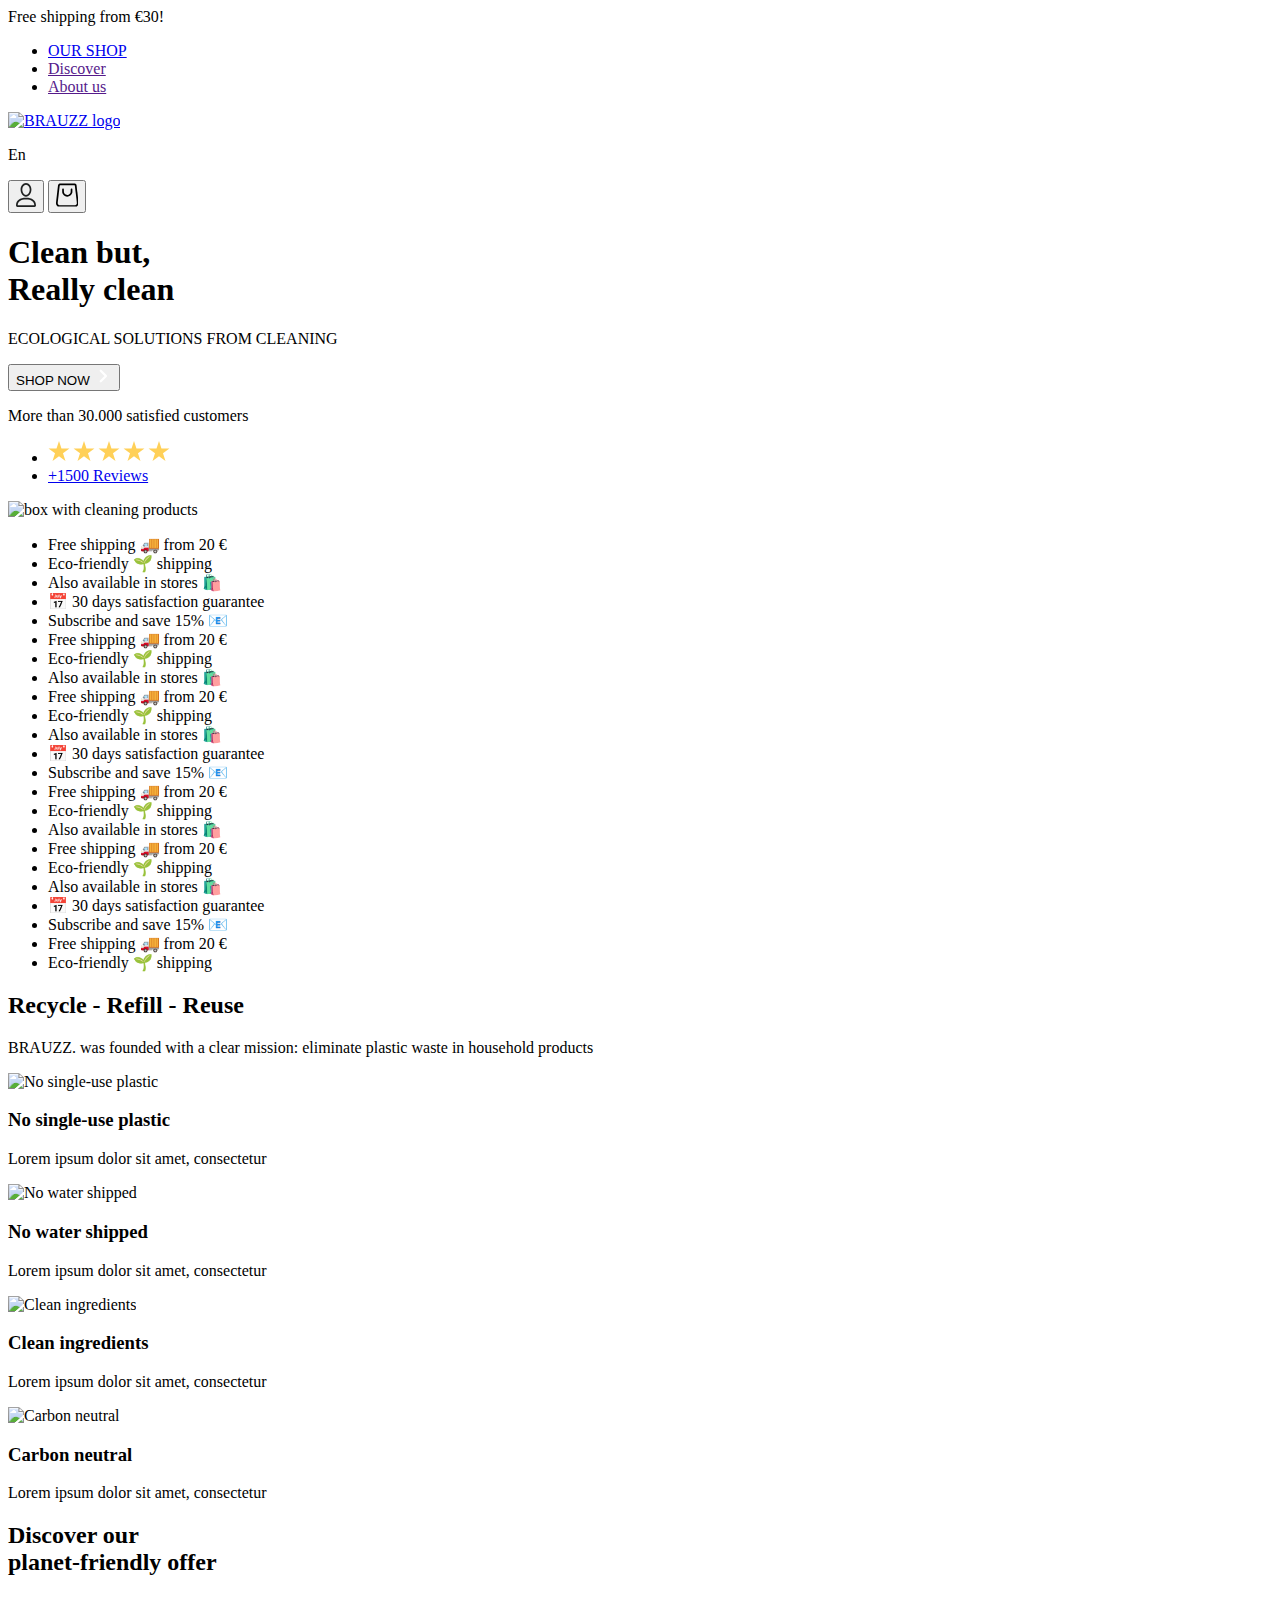
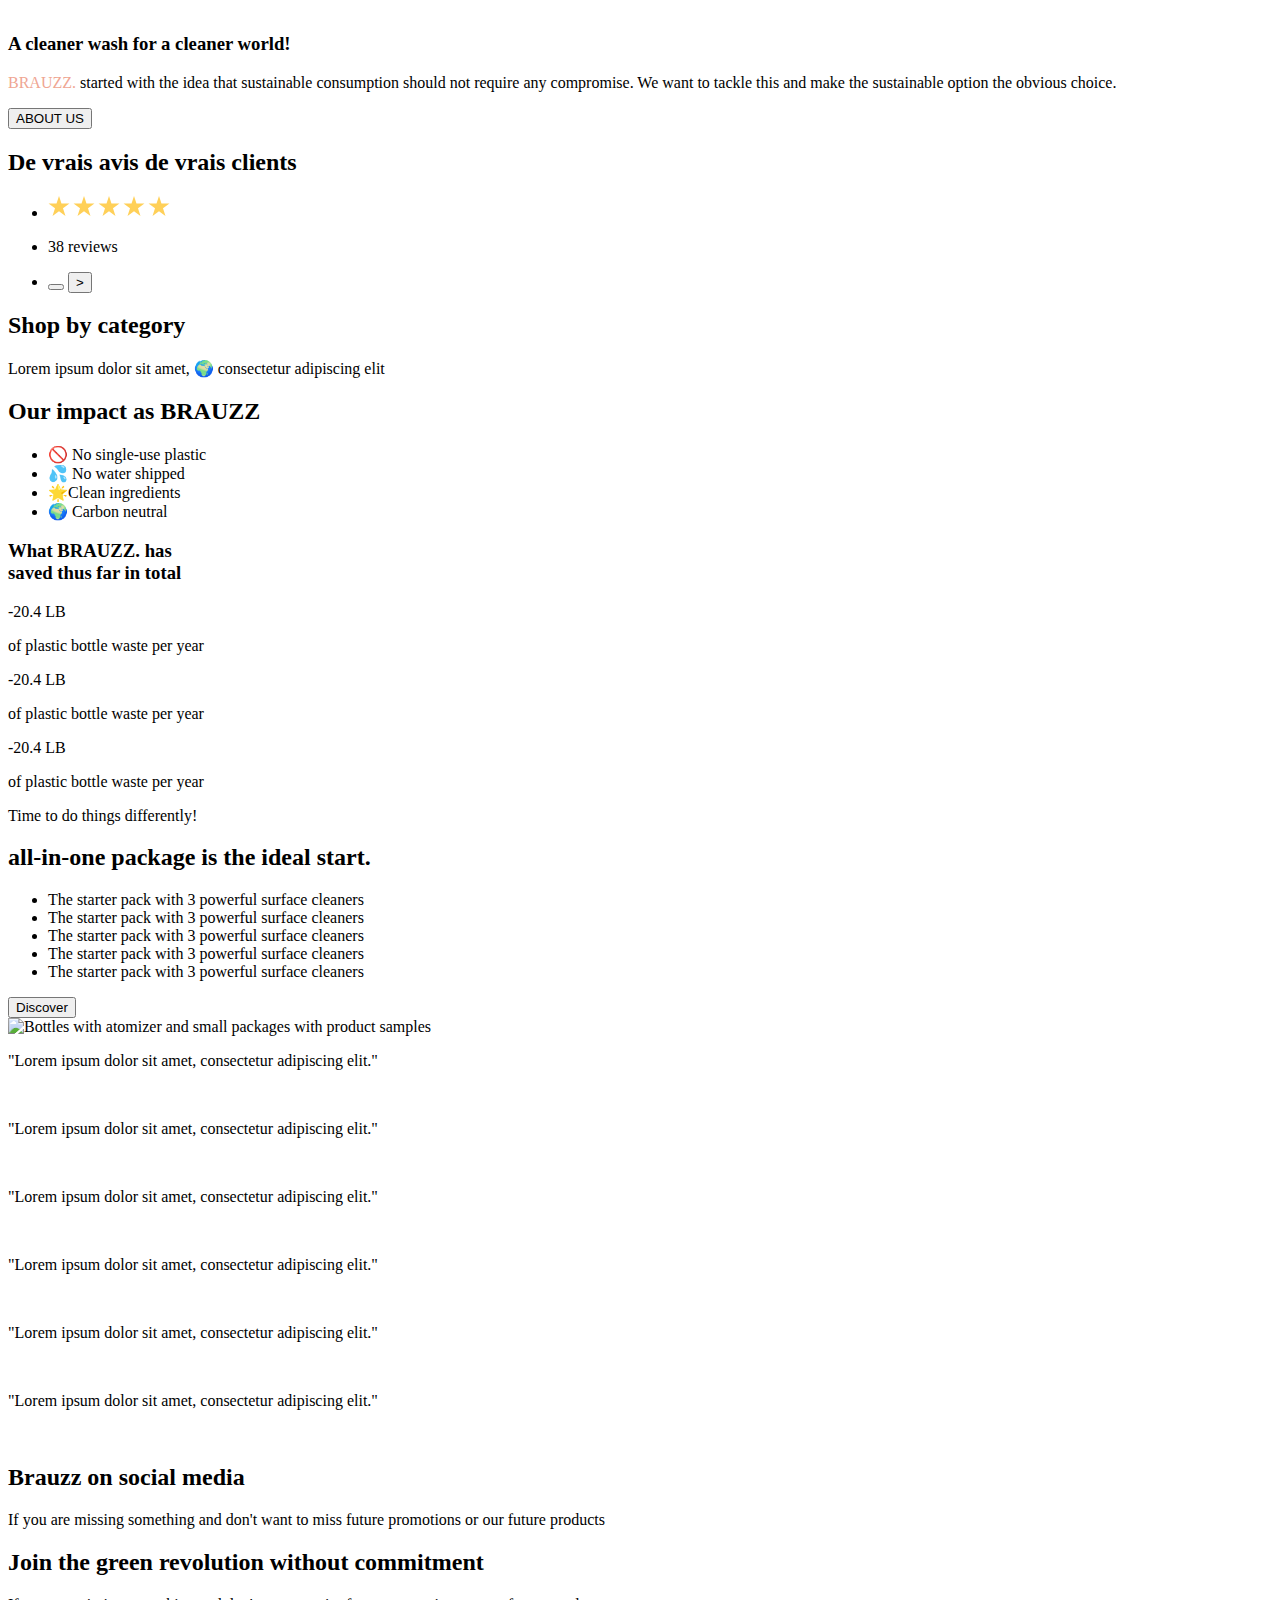
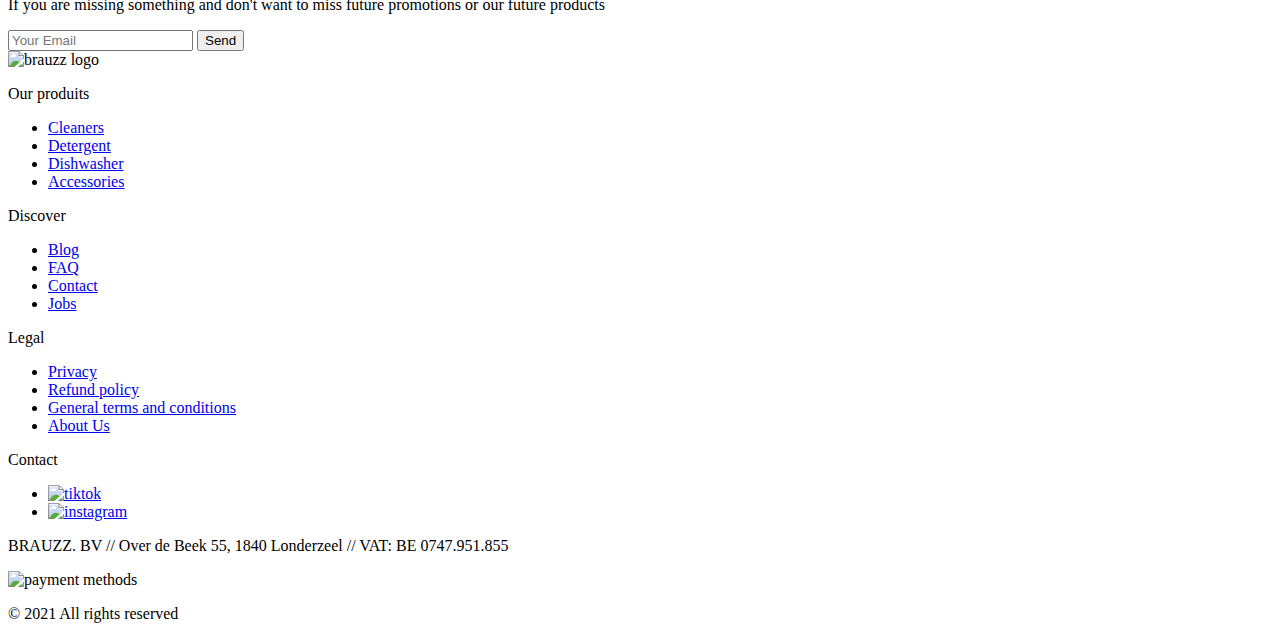
==== index.html @ 0bae781c "html layout" ====
<!DOCTYPE html>
<html lang="en">

<head>
    <meta charset="UTF-8">
    <meta name="viewport" content="width=device-width, initial-scale=1.0">
    <link rel="shortcut icon" href="/Assets/Img/favicon.png" type="image/x-icon">
    <style>
        @import url('https://fonts.googleapis.com/css2?family=Abhaya+Libre:wght@400;500;600;700;800&display=swap');
        </style>
    <link rel="stylesheet" type="text/css" href="/Style/style.css">

    <!-- Metadescripción para el seo -->
    <meta name="author" content="Kerack Diaz">
    <meta name="keywords" content="Ecological, Solutions, Cleaning, Environment, Friendly, Products">
    <meta name="description" content="Ecological Solutions for Cleaning">
    <meta name="robots" content="index, follow">
    <meta name="language" content="English">
    <!-- google card -->
    <meta property="og:title" content="BRAUZZ">
    <meta property="og:type" content="website">
    <meta property="og:url" content="localhost">
    <meta property="og:image" content="localhost/Assets/Img/favicon.png">
    <meta property="og:description" content="Ecological Solutions for Cleaning">
    <meta property="og:site_name" content="BRAUZZ">
    <meta property="og:locale" content="en_US">
    <!-- twitter card -->
    <meta name="twitter:card" content="summary">
    <meta name="twitter:site" content="@BRAUZZ">
    <meta name="twitter:creator" content="@KerackDiaz">
    <meta name="twitter:title" content="BRAUZZ">
    <meta name="twitter:description" content="Ecological Solutions for Cleaning">
    <meta name="twitter:image" content="localhost/Assets/Img/favicon.png">

    <title>Welcome to BRAUZZ</title>
</head>

<body>
    <header>
        <span class="topBar">Free shipping from €30!</span>
        <nav>
            <ul>
                <li>
                    <a href="/Pages/store.html">OUR SHOP</a>
                </li>
                <li>
                    <a href="">Discover</a>
                </li>
                <li>
                    <a href="">About us</a>
                </li>
            </ul>
            <a href="index.html">
                <img src="/Assets/Img/logo-white.svg" alt="BRAUZZ logo">
            </a>
            <span>
                <p href="">En</p>
                <button id="account" type="button">
                    <svg width="20" height="24" viewBox="0 0 20 24" fill="none" xmlns="http://www.w3.org/2000/svg">
                        <path
                            d="M18.5755 24H1.42449C0.640816 24 0 23.3582 0 22.5714C0 17.3888 3.86837 14.8571 10 14.8571C16.1316 14.8571 20 17.3898 20 22.5714C20 23.3561 19.3633 24 18.5755 24ZM10 16.5714C4.82653 16.5714 1.85816 18.4337 1.71939 22.2857H18.2806C18.1429 18.4347 15.1735 16.5714 10 16.5714ZM10 13.7143C6.83878 13.7143 4.57143 10.2133 4.57143 6.57143C4.57143 3.04796 6.80816 0 10 0C13.1918 0 15.4286 3.04796 15.4286 6.57143C15.4286 10.2133 13.1612 13.7143 10 13.7143ZM10 12C12.0194 12 13.7143 9.38265 13.7143 6.57143C13.7143 3.9 12.1112 1.71429 10 1.71429C7.88878 1.71429 6.28571 3.9 6.28571 6.57143C6.28571 9.38265 7.98163 12 10 12Z"
                            fill="#1F2121" />
                    </svg>
                </button>
                <button id="shoppingCard" type="button">
                    <svg id="uuid-43d7d9dd-3fdf-4278-878c-f2655d51da4c" data-name="Capa 1"
                        xmlns="http://www.w3.org/2000/svg" width="22.2" height="24" viewBox="0 0 30.66 32">
                        <path
                            d="m5,.15c-1.11.36-1.97,1.3-2.19,2.4-.13.67-2.81,24.4-2.81,24.89,0,1.68.93,3.38,2.35,4.3l.41.26h25.7l.41-.27c.54-.36,1.12-.93,1.49-1.49l.3-.45v-7.93l-1.08-9.49c-.59-5.21-1.11-9.64-1.15-9.84-.12-.58-.42-1.14-.85-1.57-.47-.47-.87-.71-1.43-.87-.4-.11-.92-.11-10.56-.11H5.45s-.45.15-.45.15Zm20.62,2.32c.48.24.34-.72,1.87,12.65,1.31,11.36,1.4,12.23,1.33,12.64-.15.97-.75,1.75-1.64,2.19l-.5.24-10.89.02c-9.84.01-10.93,0-11.25-.09-1.15-.33-1.94-1.2-2.11-2.35-.06-.41.04-1.38,1.33-12.65C5.28,1.77,5.14,2.71,5.62,2.47c.2-.11.81-.11,10-.11s9.8,0,10,.11Z" />
                        <path
                            d="m9.19,7.15c-.17.08-.35.25-.45.4l-.17.25-.02,1.95c-.02,2.19.04,2.79.38,3.76.24.68.36.92.78,1.57,1.28,1.97,3.5,3.17,5.9,3.17,3.23,0,6.02-2.15,6.87-5.3.16-.6.17-.69.19-2.8.02-2.07.02-2.19-.1-2.47-.19-.42-.55-.64-1.06-.64-.32,0-.44.03-.66.18-.5.33-.5.38-.54,2.69-.03,1.87-.04,2.08-.17,2.52-.41,1.39-1.46,2.58-2.73,3.09-1.27.52-2.61.46-3.9-.17-.58-.28-.74-.4-1.21-.87-.61-.62-.98-1.24-1.22-2.05-.13-.44-.14-.65-.17-2.52-.03-1.8-.04-2.07-.15-2.26-.29-.58-.98-.8-1.58-.5Z" />
                    </svg>
                </button>
        </nav>
    </header>
    <main>
        <section id="heroHome">
            <div>
                <h1>Clean but, <br>Really clean</h1>
                <p>ECOLOGICAL SOLUTIONS FROM CLEANING</p>
                <button type="button">SHOP NOW
                    <svg width="18" height="18" viewBox="0 0 16 16" fill="none" xmlns="http://www.w3.org/2000/svg">
                        <path d="M6 3.33341L10.6667 8.00008L6 12.6667" stroke="white" stroke-width="2"
                            stroke-linecap="round" stroke-linejoin="round" />
                    </svg>
                </button>
                <div>
                    <P>More than 30.000 satisfied customers</P>
                    <ul>
                        <li>
                            <svg width="122" height="22" viewBox="0 0 122 22" fill="none"
                                xmlns="http://www.w3.org/2000/svg">
                                <path
                                    d="M11 0L13.4697 7.60081H21.4616L14.996 12.2984L17.4656 19.8992L11 15.2016L4.53436 19.8992L7.00402 12.2984L0.538379 7.60081H8.53035L11 0Z"
                                    fill="#FFD058" />
                                <path
                                    d="M36 0L38.4697 7.60081H46.4616L39.996 12.2984L42.4656 19.8992L36 15.2016L29.5344 19.8992L32.004 12.2984L25.5384 7.60081H33.5303L36 0Z"
                                    fill="#FFD058" />
                                <path
                                    d="M61 0L63.4697 7.60081H71.4616L64.996 12.2984L67.4656 19.8992L61 15.2016L54.5344 19.8992L57.004 12.2984L50.5384 7.60081H58.5303L61 0Z"
                                    fill="#FFD058" />
                                <path
                                    d="M86 0L88.4697 7.60081H96.4616L89.996 12.2984L92.4656 19.8992L86 15.2016L79.5344 19.8992L82.004 12.2984L75.5384 7.60081H83.5303L86 0Z"
                                    fill="#FFD058" />
                                <path
                                    d="M111 0L113.47 7.60081H121.462L114.996 12.2984L117.466 19.8992L111 15.2016L104.534 19.8992L107.004 12.2984L100.538 7.60081H108.53L111 0Z"
                                    fill="#FFD058" />
                            </svg>
                        </li>
                        <li>
                            <a href="/Pages/reviews.html">+1500 Reviews</a>
                        </li>
                    </ul>
                </div>
            </div>
            <div>
                <img src="/Assets/Img/Multimedia/banner_Home.png" alt="box with cleaning products">
            </div>
        </section>
        <section id="heroCarrousel">
            <ul>
                <li>Free shipping 🚚 from 20 €</li>
                <li>Eco-friendly 🌱 shipping</li>
                <li>Also available in stores 🛍️​</li>
                <li>📅​ 30 days satisfaction guarantee</li>
                <li>Subscribe and save 15% 📧​</li>
                <li>Free shipping 🚚 from 20 €</li>
                <li>Eco-friendly 🌱 shipping</li>
                <li>Also available in stores 🛍️​</li>
                <li>Free shipping 🚚 from 20 €</li>
                <li>Eco-friendly 🌱 shipping</li>
                <li>Also available in stores 🛍️​</li>
                <li>📅​ 30 days satisfaction guarantee</li>
                <li>Subscribe and save 15% 📧​</li>
                <li>Free shipping 🚚 from 20 €</li>
                <li>Eco-friendly 🌱 shipping</li>
                <li>Also available in stores 🛍️​</li>
                <li>Free shipping 🚚 from 20 €</li>
                <li>Eco-friendly 🌱 shipping</li>
                <li>Also available in stores 🛍️​</li>
                <li>📅​ 30 days satisfaction guarantee</li>
                <li>Subscribe and save 15% 📧​</li>
                <li>Free shipping 🚚 from 20 €</li>
                <li>Eco-friendly 🌱 shipping</li>
            </ul>
        </section>
        <section id="homeRecycle">
            <h2>Recycle - Refill - Reuse</h2>
            <p>BRAUZZ. was founded with a clear mission: eliminate plastic waste in household products</p>

            <div>
                <article>
                    <img src="/Assets/Img/Icons/recycle.svg" alt="No single-use plastic">
                    <h3>No single-use plastic</h3>
                    <p>Lorem ipsum dolor sit amet, consectetur</p>
                </article>
                <article>
                    <img src="/Assets/Img/Icons/Savings.svg" alt="No water shipped">
                    <h3>No water shipped</h3>
                    <p>Lorem ipsum dolor sit amet, consectetur</p>
                </article>
                <article>
                    <img src="/Assets/Img/Icons/cleaning.svg" alt="Clean ingredients">
                    <h3>Clean ingredients</h3>
                    <p>Lorem ipsum dolor sit amet, consectetur</p>
                </article>
                <article>
                    <img src="/Assets/Img/Icons/carbon.svg" alt="Carbon neutral">
                    <h3>Carbon neutral</h3>
                    <p>Lorem ipsum dolor sit amet, consectetur</p>
                </article>
            </div>
        </section>
        <section id="productsContainer">
            <h2>Discover our </br>planet-friendly offer</h2>

        </section>
        <section id="homeAboutUs">
            <img src="/Assets/Img/Multimedia/homeAboutUs.jpg" alt="">
            <h3>A cleaner wash for a cleaner world!</h3>
            <p><span style="color:#EFA693;">BRAUZZ.</span> started with the idea that sustainable consumption should not
                require any compromise. We want to tackle this and make the sustainable option the obvious choice.</p>
            <button type="button" onclick="window.location.href='/Pages/aboutUs.html'">ABOUT US</button>
        </section>
        <section id="homeReviews">
            <h2>De vrais avis de vrais clients</h2>
            <ul>
                <li>
                    <svg width="122" height="22" viewBox="0 0 122 22" fill="none" xmlns="http://www.w3.org/2000/svg">
                        <path
                            d="M11 0L13.4697 7.60081H21.4616L14.996 12.2984L17.4656 19.8992L11 15.2016L4.53436 19.8992L7.00402 12.2984L0.538379 7.60081H8.53035L11 0Z"
                            fill="#FFD058" />
                        <path
                            d="M36 0L38.4697 7.60081H46.4616L39.996 12.2984L42.4656 19.8992L36 15.2016L29.5344 19.8992L32.004 12.2984L25.5384 7.60081H33.5303L36 0Z"
                            fill="#FFD058" />
                        <path
                            d="M61 0L63.4697 7.60081H71.4616L64.996 12.2984L67.4656 19.8992L61 15.2016L54.5344 19.8992L57.004 12.2984L50.5384 7.60081H58.5303L61 0Z"
                            fill="#FFD058" />
                        <path
                            d="M86 0L88.4697 7.60081H96.4616L89.996 12.2984L92.4656 19.8992L86 15.2016L79.5344 19.8992L82.004 12.2984L75.5384 7.60081H83.5303L86 0Z"
                            fill="#FFD058" />
                        <path
                            d="M111 0L113.47 7.60081H121.462L114.996 12.2984L117.466 19.8992L111 15.2016L104.534 19.8992L107.004 12.2984L100.538 7.60081H108.53L111 0Z"
                            fill="#FFD058" />
                    </svg>
                </li>
                <li>
                    <p>38 reviews</p>
                </li>
                <li>
                    <button id="prevReview" type="button">
                        </button>
                            <button id="nextReview" type="button">></button>
                </li>
            </ul>
        </section>
        <section id="homeCategories">
            <h2>Shop by category</h2>
            <p>Lorem ipsum dolor sit amet, 🌍​ consectetur adipiscing elit</p>

        </section>
        <section>
            <h2>Our impact as BRAUZZ</h2>
            <ul>
                <li>🚫​ No single-use plastic</li>
                <li>💦​ No water shipped</li>
                <li>🌟​️​Clean ingredients</li>
                <li>🌍 Carbon neutral</li>
            </ul>
            <h3>What BRAUZZ. has </br>saved thus far in total</h3>
            <div>
                <div>
                    <p>-20.4 LB</p>
                    <p>of plastic bottle waste per year</p>
                </div>
                <div>
                    <p>-20.4 LB</p>
                    <p>of plastic bottle waste per year</p>
                </div>
                <div>
                    <p>-20.4 LB</p>
                    <p>of plastic bottle waste per year</p>
                </div>
            </div>
        </section>
        <section id="productProperties">
            <p>Time to do things differently!</p>
            <h2>all-in-one package is the ideal start.</h2>
            <div>
                <div>
                    <ul>
                        <li>The starter pack with 3 powerful surface cleaners</li>
                        <li>The starter pack with 3 powerful surface cleaners</li>
                        <li>The starter pack with 3 powerful surface cleaners</li>
                        <li>The starter pack with 3 powerful surface cleaners</li>
                        <li>The starter pack with 3 powerful surface cleaners</li>
                    </ul>
                    <button type="button">Discover</button>
                </div>
                <img src="/Assets/Img/Multimedia/productProperties.jpg"
                    alt="Bottles with atomizer and small packages with product samples">
            </div>
        </section>
        <div>
            <article>
                <p>"Lorem ipsum dolor sit amet, consectetur adipiscing elit."</p>
                <img src="" alt="">
            </article>
            <article>
                <p>"Lorem ipsum dolor sit amet, consectetur adipiscing elit."</p>
                <img src="" alt="">
            </article>
            <article>
                <p>"Lorem ipsum dolor sit amet, consectetur adipiscing elit."</p>
                <img src="" alt="">
            </article>
            <article>
                <p>"Lorem ipsum dolor sit amet, consectetur adipiscing elit."</p>
                <img src="" alt="">
            </article>
            <article>
                <p>"Lorem ipsum dolor sit amet, consectetur adipiscing elit."</p>
                <img src="" alt="">
            </article>
            <article>
                <p>"Lorem ipsum dolor sit amet, consectetur adipiscing elit."</p>
                <img src="" alt="">
            </article>
        </div>
        <section id="homeSocialMedia">
            <h2>Brauzz on social media</h2>
            <p>If you are missing something and don't want to miss future promotions or our future products</p>
        </section>
        <section id="newsletter">
            <h2>Join the green revolution without commitment</h2>
            <p>If you are missing something and don't want to miss future promotions or our future products</p>
            <input type="email" name="email" id="email" placeholder="Your Email">
            <button type="submit">Send</button>
        </section>
    </main>
    <footer>
        <div>
            <img src="/Assets/Img/Logo-black.svg" alt="brauzz logo">
        </div>
        <nav>
            <p>Our produits</p>
            <ul>
                <li><a href="/Pages/category/cleaners">Cleaners</a></li>
                <li><a href="/Pages/category/detergent">Detergent</a></li>
                <li><a href="/Pages/category/dishwasher">Dishwasher</a></li>
                <li><a href="/Pages/category/accessories">Accessories</a></li>
            </ul>
        </nav>
        <nav>
            <p>Discover</p>
            <ul>
                <li><a href="/Pages/blog.html">Blog</a></li>
                <li><a href="/Pages/faq.html">FAQ</a></li>
                <li><a href="/Pages/contact.html">Contact</a></li>
                <li><a href="/Pages/Jobs">Jobs</a></li>
            </ul>
        </nav>
        <nav>
            <p>Legal</p>
            <ul>
                <li><a href="/Pages/privacyPolicy.html">Privacy</a></li>
                <li><a href="/Pages/refundPolicy.html">Refund policy</a></li>
                <li><a href="/Pages/termsAndConditions.html">General terms and conditions</a></li>
                <li><a href="/Pages/aboutUs.html">About Us</a></li>
            </ul>
        </nav>
        <nav>
            <p>Contact</p>
            <ul>
                <li><a href="tiktok.com"><img src="/Assets/Img/Icons/tiktok.svg" alt="tiktok"></a></li>
                <li><a href="instagram.com"><img src="/Assets/Img/Icons/instagram.svg" alt="instagram"></a></li>
            </ul>
            <p>BRAUZZ. BV // Over de Beek 55, 1840 Londerzeel // VAT: BE 0747.951.855</p>
            <img src="/Assets/Img/Multimedia/payment_methods.png" alt="payment methods">
        </nav>
        <p>© 2021 All rights reserved</p>
    </footer>
    <script src="/Assets/Scripts/rendering.js" type="module"></script>
</body>

</html>
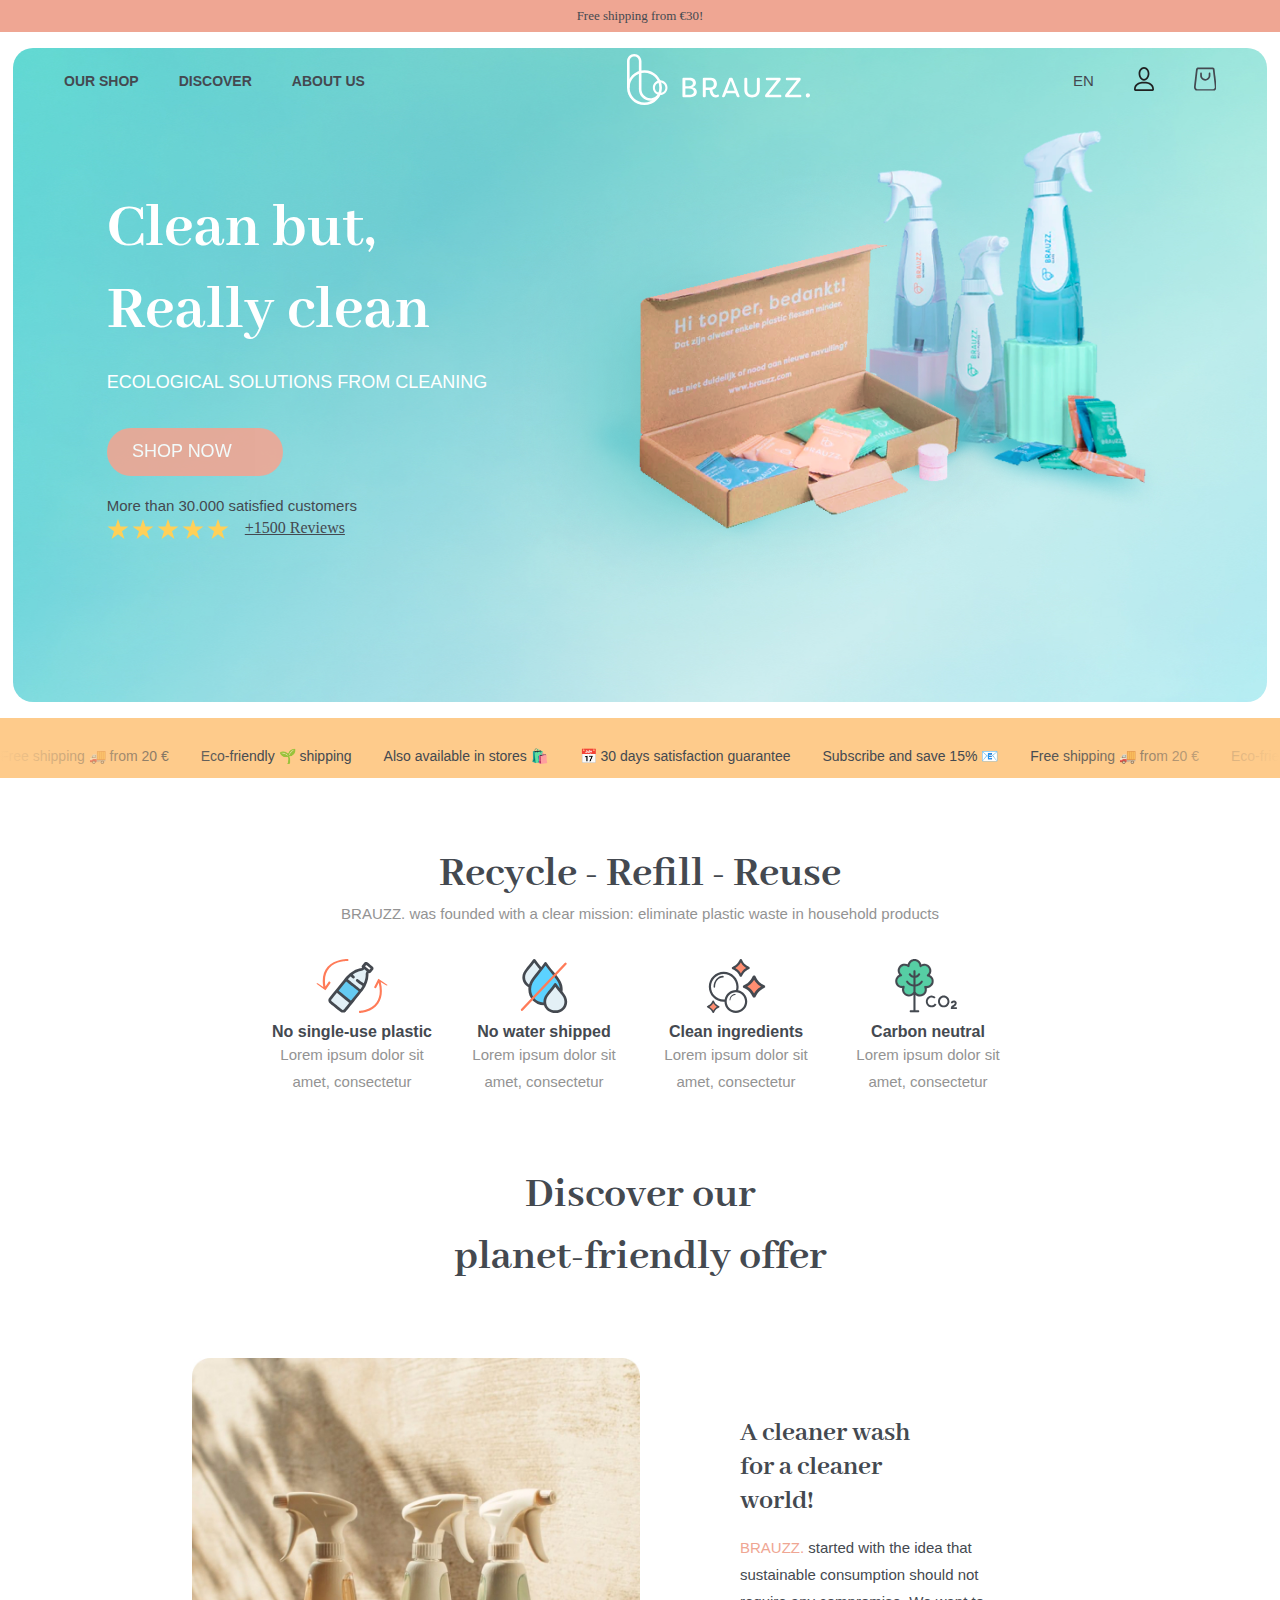
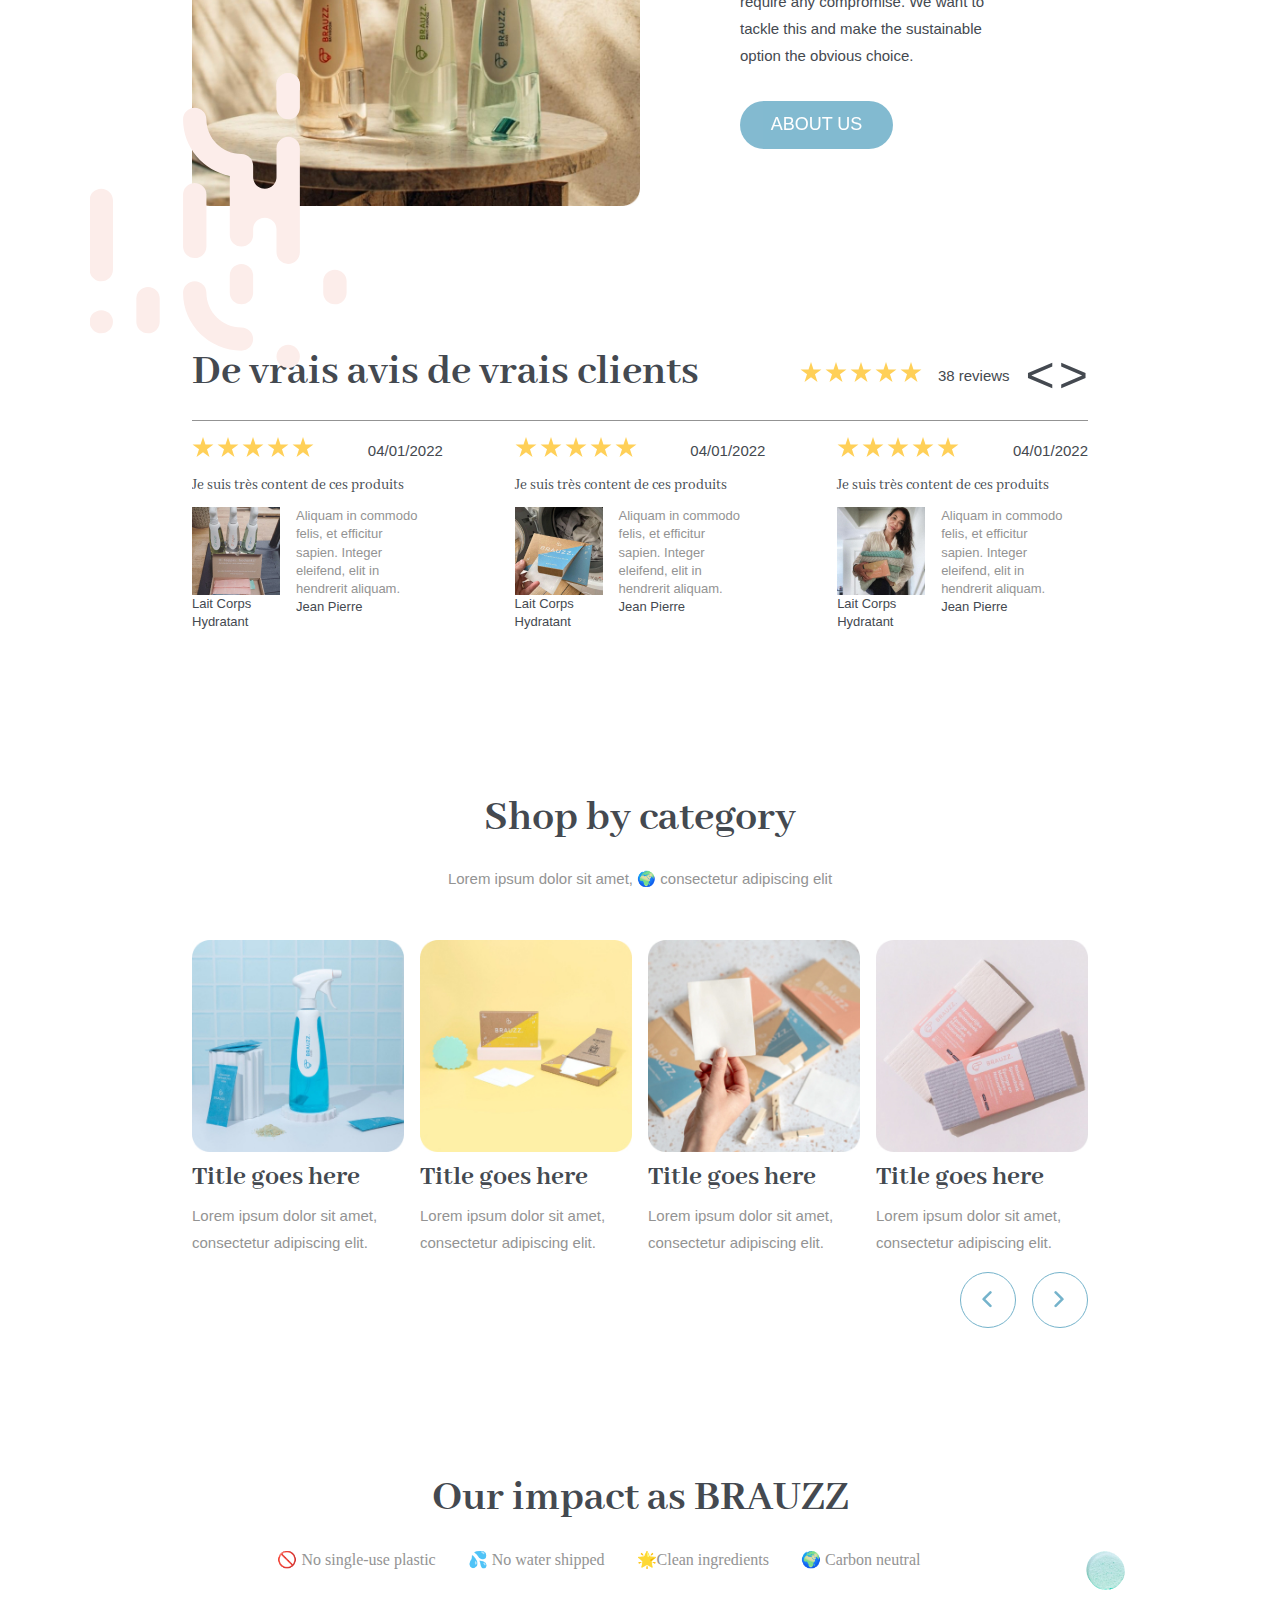
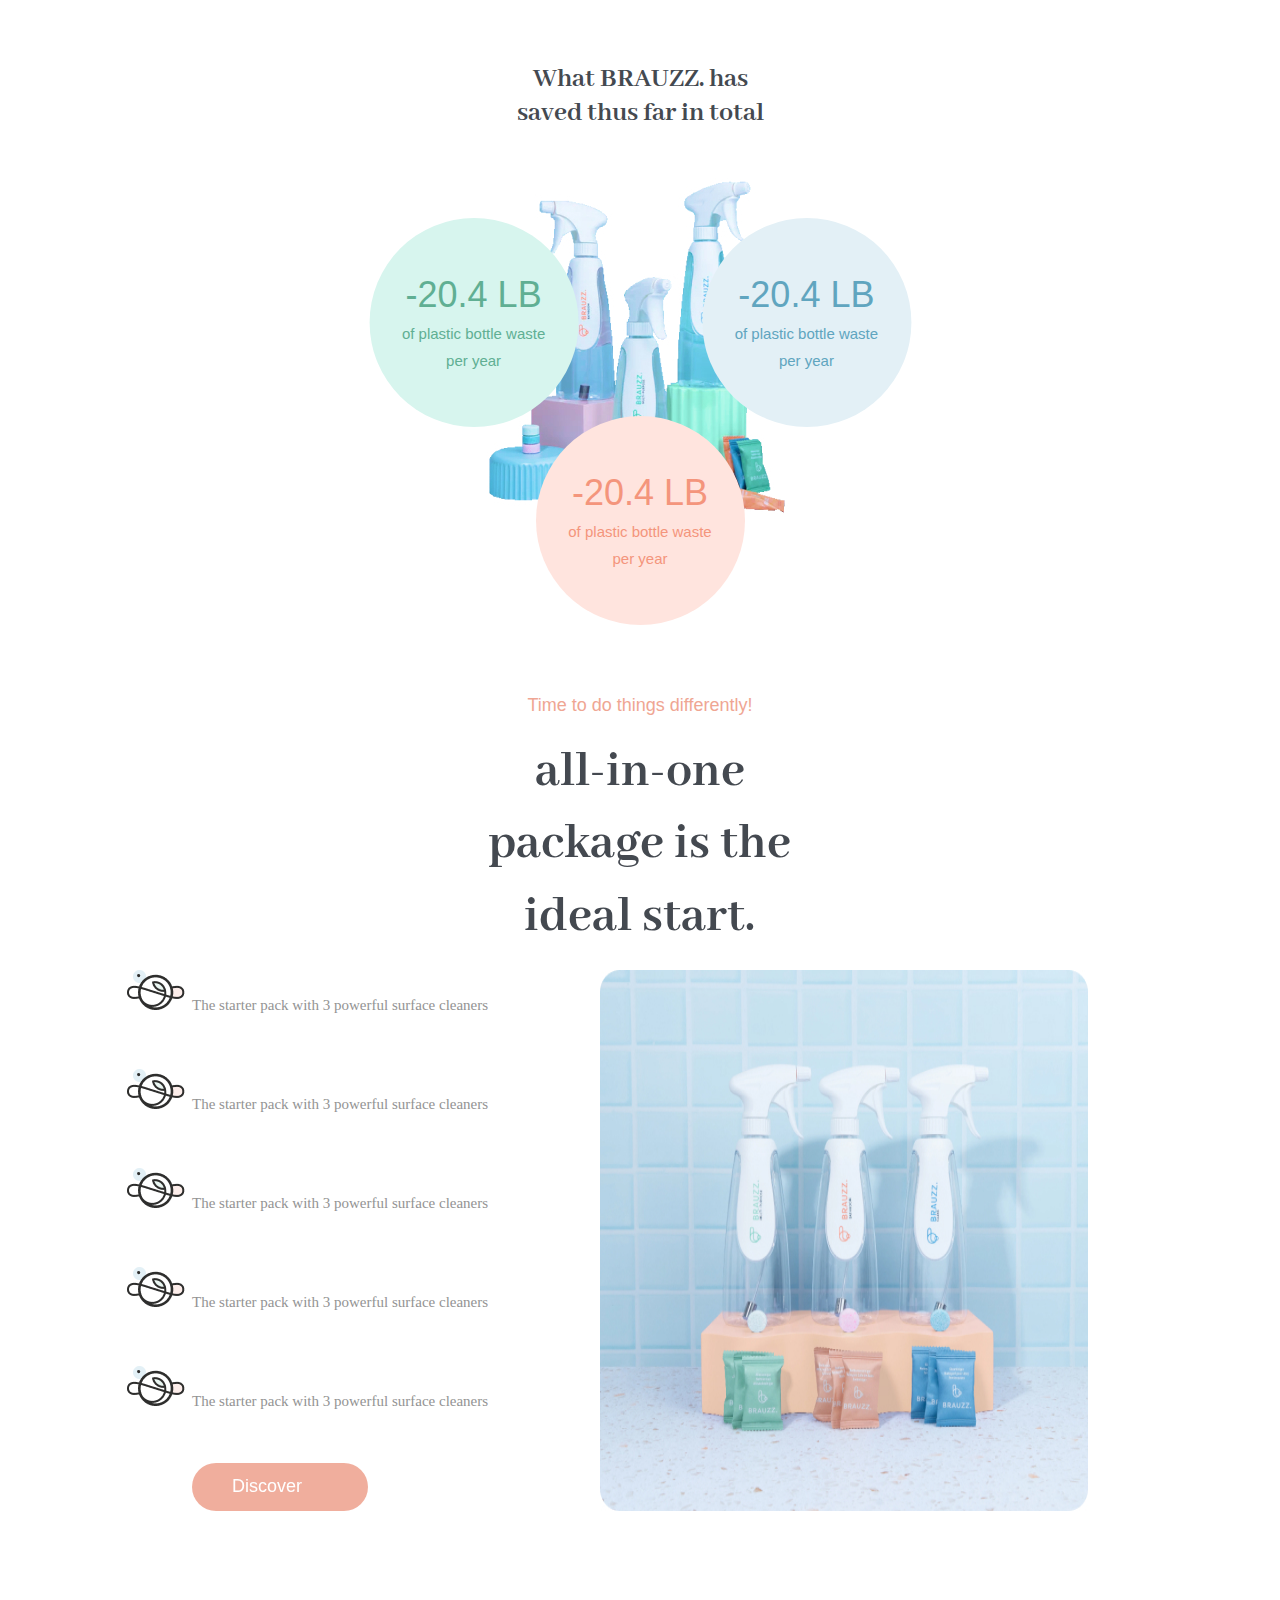
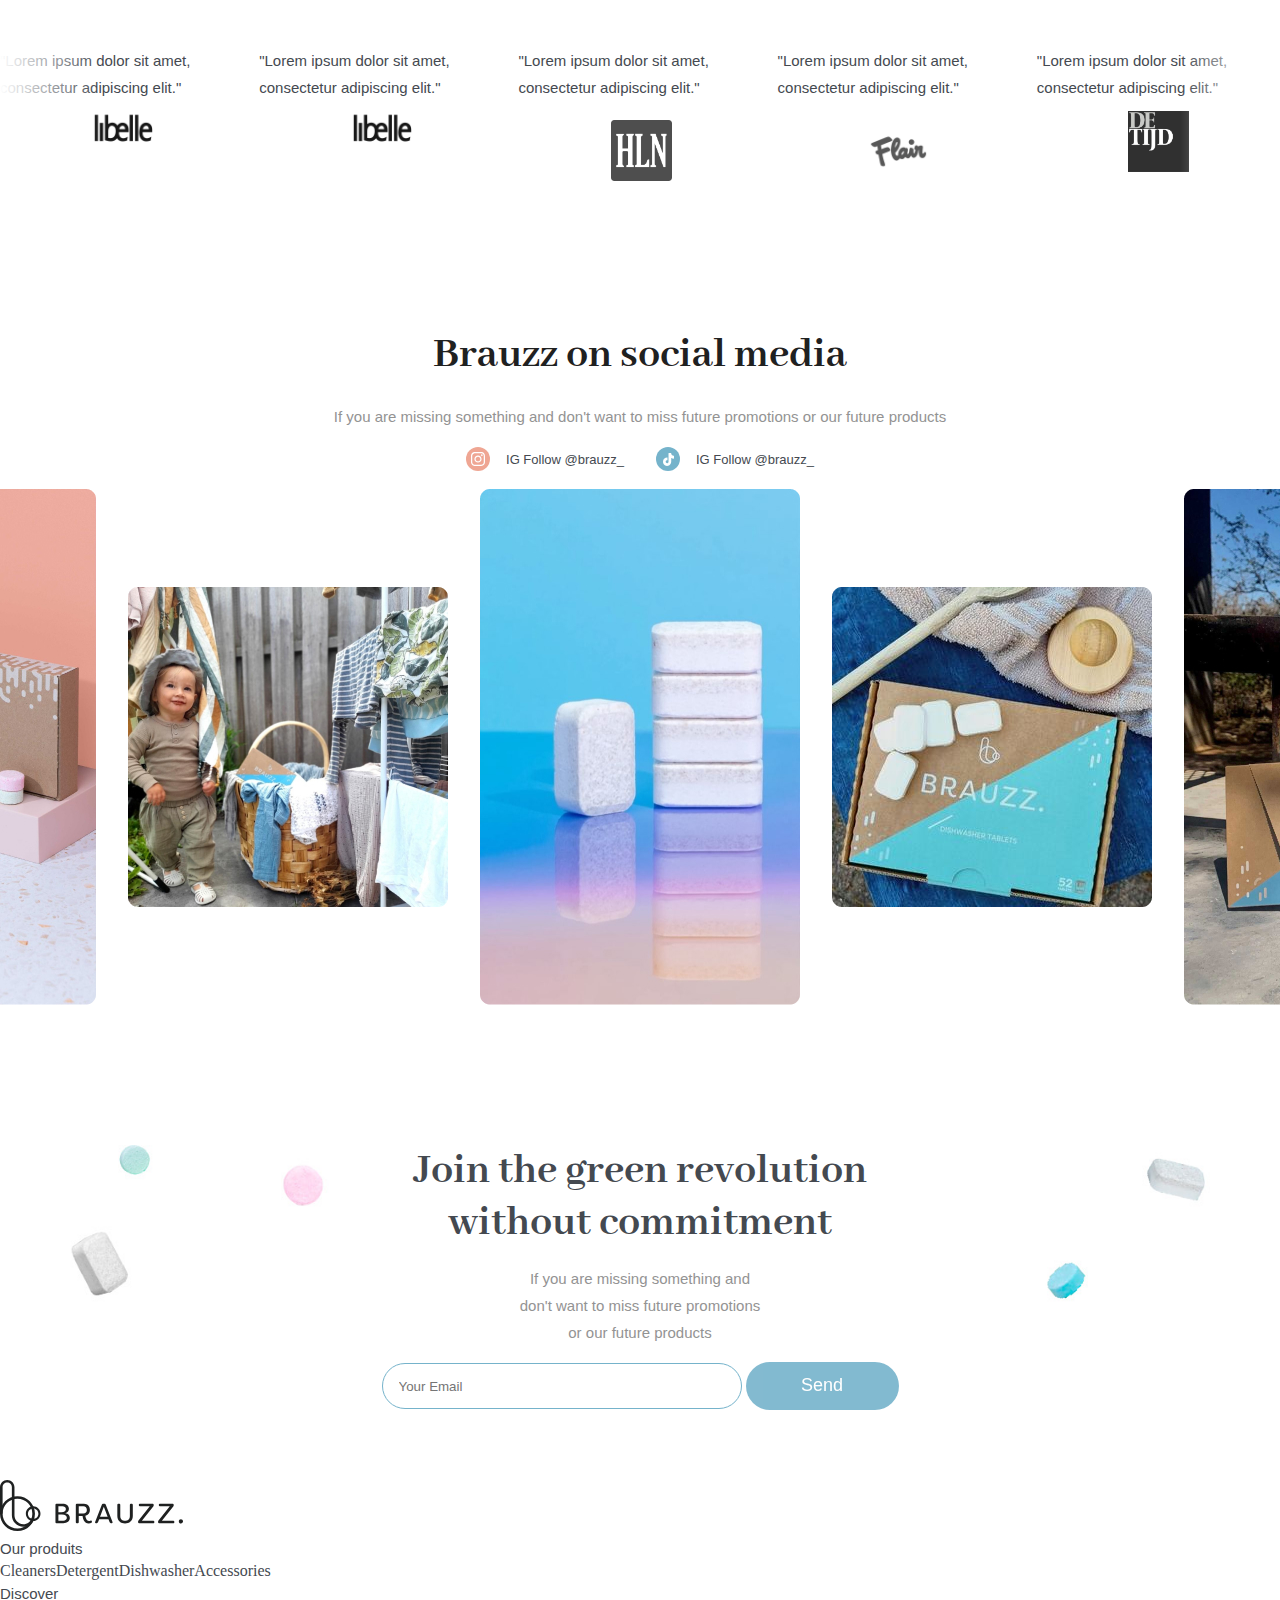
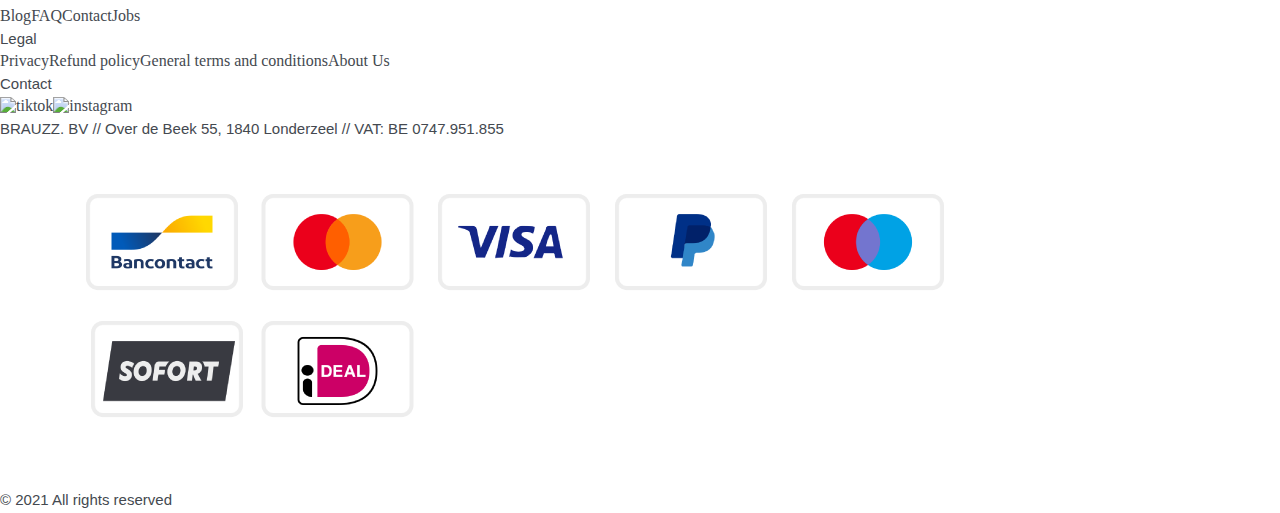
==== commit 13baac03: "newsletter alert function" ====
--- a/index.html
+++ b/index.html
@@ -127,21 +127,6 @@
                 <li>Free shipping 🚚 from 20 €</li>
                 <li>Eco-friendly 🌱 shipping</li>
                 <li>Also available in stores 🛍️​</li>
-                <li>Free shipping 🚚 from 20 €</li>
-                <li>Eco-friendly 🌱 shipping</li>
-                <li>Also available in stores 🛍️​</li>
-                <li>📅​ 30 days satisfaction guarantee</li>
-                <li>Subscribe and save 15% 📧​</li>
-                <li>Free shipping 🚚 from 20 €</li>
-                <li>Eco-friendly 🌱 shipping</li>
-                <li>Also available in stores 🛍️​</li>
-                <li>Free shipping 🚚 from 20 €</li>
-                <li>Eco-friendly 🌱 shipping</li>
-                <li>Also available in stores 🛍️​</li>
-                <li>📅​ 30 days satisfaction guarantee</li>
-                <li>Subscribe and save 15% 📧​</li>
-                <li>Free shipping 🚚 from 20 €</li>
-                <li>Eco-friendly 🌱 shipping</li>
             </ul>
         </section>
         <section id="homeRecycle">
@@ -177,10 +162,12 @@
         </section>
         <section id="homeAboutUs">
             <img src="/Assets/Img/Multimedia/homeAboutUs.jpg" alt="">
-            <h3>A cleaner wash for a cleaner world!</h3>
-            <p><span style="color:#EFA693;">BRAUZZ.</span> started with the idea that sustainable consumption should not
-                require any compromise. We want to tackle this and make the sustainable option the obvious choice.</p>
-            <button type="button" onclick="window.location.href='/Pages/aboutUs.html'">ABOUT US</button>
+            <div>
+                <h3>A cleaner wash for a cleaner world!</h3>
+                <p><span style="color:#EFA693;">BRAUZZ.</span> started with the idea that sustainable consumption should not
+                    require any compromise. We want to tackle this and make the sustainable option the obvious choice.</p>
+                <button type="button" onclick="window.location.href='/Pages/aboutUs.html'">ABOUT US</button>    
+            </div>
         </section>
         <section id="homeReviews">
             <h2>De vrais avis de vrais clients</h2>
@@ -208,18 +195,144 @@
                     <p>38 reviews</p>
                 </li>
                 <li>
-                    <button id="prevReview" type="button">
-                        </button>
-                            <button id="nextReview" type="button">></button>
-                </li>
-            </ul>
+                    <button id="prevReview" type="button"><</button>
+                    <button id="nextReview" type="button">></button>
+                </li>
+            </ul>
+            <div id="reviewCarrousel">
+                <article>
+                    <div>
+                        <svg width="122" height="22" viewBox="0 0 122 22" fill="none" xmlns="http://www.w3.org/2000/svg">
+                            <path
+                                d="M11 0L13.4697 7.60081H21.4616L14.996 12.2984L17.4656 19.8992L11 15.2016L4.53436 19.8992L7.00402 12.2984L0.538379 7.60081H8.53035L11 0Z"
+                                fill="#FFD058" />
+                            <path
+                                d="M36 0L38.4697 7.60081H46.4616L39.996 12.2984L42.4656 19.8992L36 15.2016L29.5344 19.8992L32.004 12.2984L25.5384 7.60081H33.5303L36 0Z"
+                                fill="#FFD058" />
+                            <path
+                                d="M61 0L63.4697 7.60081H71.4616L64.996 12.2984L67.4656 19.8992L61 15.2016L54.5344 19.8992L57.004 12.2984L50.5384 7.60081H58.5303L61 0Z"
+                                fill="#FFD058" />
+                            <path
+                                d="M86 0L88.4697 7.60081H96.4616L89.996 12.2984L92.4656 19.8992L86 15.2016L79.5344 19.8992L82.004 12.2984L75.5384 7.60081H83.5303L86 0Z"
+                                fill="#FFD058" />
+                            <path
+                                d="M111 0L113.47 7.60081H121.462L114.996 12.2984L117.466 19.8992L111 15.2016L104.534 19.8992L107.004 12.2984L100.538 7.60081H108.53L111 0Z"
+                                fill="#FFD058" />
+                        </svg>
+                        <p>04/01/2022</p>
+                    </div>
+                    <h3>Je suis très content de ces produits</h3>
+                    <div>
+                        <div>
+                            <img src="./Assets/Img/Multimedia/testimonial-1.jpg" alt="testimonial image">
+                            <p>Lait Corps Hydratant</p>
+                        </div>
+                        <div>
+                            <p>Aliquam in commodo felis, et efficitur sapien. Integer eleifend, elit in hendrerit aliquam.</p>
+                            <p>Jean Pierre</p>
+                        </div>
+                    </div>
+                </article>
+                <article>
+                    <div>
+                        <svg width="122" height="22" viewBox="0 0 122 22" fill="none" xmlns="http://www.w3.org/2000/svg">
+                            <path
+                                d="M11 0L13.4697 7.60081H21.4616L14.996 12.2984L17.4656 19.8992L11 15.2016L4.53436 19.8992L7.00402 12.2984L0.538379 7.60081H8.53035L11 0Z"
+                                fill="#FFD058" />
+                            <path
+                                d="M36 0L38.4697 7.60081H46.4616L39.996 12.2984L42.4656 19.8992L36 15.2016L29.5344 19.8992L32.004 12.2984L25.5384 7.60081H33.5303L36 0Z"
+                                fill="#FFD058" />
+                            <path
+                                d="M61 0L63.4697 7.60081H71.4616L64.996 12.2984L67.4656 19.8992L61 15.2016L54.5344 19.8992L57.004 12.2984L50.5384 7.60081H58.5303L61 0Z"
+                                fill="#FFD058" />
+                            <path
+                                d="M86 0L88.4697 7.60081H96.4616L89.996 12.2984L92.4656 19.8992L86 15.2016L79.5344 19.8992L82.004 12.2984L75.5384 7.60081H83.5303L86 0Z"
+                                fill="#FFD058" />
+                            <path
+                                d="M111 0L113.47 7.60081H121.462L114.996 12.2984L117.466 19.8992L111 15.2016L104.534 19.8992L107.004 12.2984L100.538 7.60081H108.53L111 0Z"
+                                fill="#FFD058" />
+                        </svg>
+                        <p>04/01/2022</p>
+                    </div>
+                    <h3>Je suis très content de ces produits</h3>
+                    <div>
+                        <div>
+                            <img src="./Assets/Img/Multimedia/testimonial-2.jpg" alt="testimonial image">
+                            <p>Lait Corps Hydratant</p>
+                        </div>
+                        <div>
+                            <p>Aliquam in commodo felis, et efficitur sapien. Integer eleifend, elit in hendrerit aliquam.</p>
+                            <p>Jean Pierre</p>
+                        </div>
+                    </div>
+                </article>
+                <article>
+                    <div>
+                        <svg width="122" height="22" viewBox="0 0 122 22" fill="none" xmlns="http://www.w3.org/2000/svg">
+                            <path
+                                d="M11 0L13.4697 7.60081H21.4616L14.996 12.2984L17.4656 19.8992L11 15.2016L4.53436 19.8992L7.00402 12.2984L0.538379 7.60081H8.53035L11 0Z"
+                                fill="#FFD058" />
+                            <path
+                                d="M36 0L38.4697 7.60081H46.4616L39.996 12.2984L42.4656 19.8992L36 15.2016L29.5344 19.8992L32.004 12.2984L25.5384 7.60081H33.5303L36 0Z"
+                                fill="#FFD058" />
+                            <path
+                                d="M61 0L63.4697 7.60081H71.4616L64.996 12.2984L67.4656 19.8992L61 15.2016L54.5344 19.8992L57.004 12.2984L50.5384 7.60081H58.5303L61 0Z"
+                                fill="#FFD058" />
+                            <path
+                                d="M86 0L88.4697 7.60081H96.4616L89.996 12.2984L92.4656 19.8992L86 15.2016L79.5344 19.8992L82.004 12.2984L75.5384 7.60081H83.5303L86 0Z"
+                                fill="#FFD058" />
+                            <path
+                                d="M111 0L113.47 7.60081H121.462L114.996 12.2984L117.466 19.8992L111 15.2016L104.534 19.8992L107.004 12.2984L100.538 7.60081H108.53L111 0Z"
+                                fill="#FFD058" />
+                        </svg>
+                        <p>04/01/2022</p>
+                    </div>
+                    <h3>Je suis très content de ces produits</h3>
+                    <div>
+                        <div>
+                            <img src="./Assets/Img/Multimedia/testimonial-3.jpg" alt="testimonial image">
+                            <p>Lait Corps Hydratant</p>
+                        </div>
+                        <div>
+                            <p>Aliquam in commodo felis, et efficitur sapien. Integer eleifend, elit in hendrerit aliquam.</p>
+                            <p>Jean Pierre</p>
+                        </div>
+                    </div>
+                </article>
+            </div>
         </section>
         <section id="homeCategories">
             <h2>Shop by category</h2>
             <p>Lorem ipsum dolor sit amet, 🌍​ consectetur adipiscing elit</p>
-
-        </section>
-        <section>
+            <div>
+                <article>
+                    <img src="/Assets/Img/Multimedia/cat-01.jpg" alt="cleaners">
+                    <h3>Title goes here</h3>
+                    <p>Lorem ipsum dolor sit amet, consectetur adipiscing elit.</p>
+                </article>
+                <article>
+                    <img src="/Assets/Img/Multimedia/cat-02.jpg" alt="cleaners">
+                    <h3>Title goes here</h3>
+                    <p>Lorem ipsum dolor sit amet, consectetur adipiscing elit.</p>
+                </article>
+                <article>
+                    <img src="/Assets/Img/Multimedia/cat-03.jpg" alt="cleaners">
+                    <h3>Title goes here</h3>
+                    <p>Lorem ipsum dolor sit amet, consectetur adipiscing elit.</p>
+                </article>
+                <article>
+                    <img src="/Assets/Img/Multimedia/cat-04.jpg" alt="cleaners">
+                    <h3>Title goes here</h3>
+                    <p>Lorem ipsum dolor sit amet, consectetur adipiscing elit.</p>
+                </article>
+            </div>
+            <div class="carousel"><button id="scrollLeft"><svg width="18" height="18" viewBox="0 0 9 14" fill="none" xmlns="http://www.w3.org/2000/svg">
+                <path d="m6.38,1.12L1.12,6.38l5.25,5.25" stroke="#75B3CB" stroke-width="2" stroke-linecap="round" stroke-linejoin="round"></path>
+            </svg></button><button id="scrollRight"><svg width="18" height="18" viewBox="0 0 9 14" fill="none" xmlns="http://www.w3.org/2000/svg">
+                <path d="m1.12,1.12l5.25,5.25L1.12,11.62" stroke="#75B3CB" stroke-width="2" stroke-linecap="round" stroke-linejoin="round"></path>
+            </svg></button></div>
+        </section>
+        <section id="homeBenefits">
             <h2>Our impact as BRAUZZ</h2>
             <ul>
                 <li>🚫​ No single-use plastic</li>
@@ -230,15 +343,16 @@
             <h3>What BRAUZZ. has </br>saved thus far in total</h3>
             <div>
                 <div>
-                    <p>-20.4 LB</p>
+                    <h3>-20.4 LB</h3>
+                    <p>of plastic bottle waste per year</p>
+                </div>
+                <img src="./Assets/Img/Multimedia/kitbasic 1.jpg" alt="">
+                <div>
+                    <h3>-20.4 LB</h3>
                     <p>of plastic bottle waste per year</p>
                 </div>
                 <div>
-                    <p>-20.4 LB</p>
-                    <p>of plastic bottle waste per year</p>
-                </div>
-                <div>
-                    <p>-20.4 LB</p>
+                    <h3>-20.4 LB</h3>
                     <p>of plastic bottle waste per year</p>
                 </div>
             </div>
@@ -255,47 +369,95 @@
                         <li>The starter pack with 3 powerful surface cleaners</li>
                         <li>The starter pack with 3 powerful surface cleaners</li>
                     </ul>
-                    <button type="button">Discover</button>
+                    <button type="button">Discover
+                        <svg width="18" height="18" viewBox="0 0 16 16" fill="none" xmlns="http://www.w3.org/2000/svg">
+                            <path d="M6 3.33341L10.6667 8.00008L6 12.6667" stroke="white" stroke-width="2"
+                                stroke-linecap="round" stroke-linejoin="round" />
+                        </svg>
+                    </button>
                 </div>
                 <img src="/Assets/Img/Multimedia/productProperties.jpg"
                     alt="Bottles with atomizer and small packages with product samples">
             </div>
         </section>
-        <div>
-            <article>
+        <div id="logoCarrousel">
+            <ul>
+            <li>
                 <p>"Lorem ipsum dolor sit amet, consectetur adipiscing elit."</p>
-                <img src="" alt="">
-            </article>
-            <article>
+                <img src="./Assets/Img/Multimedia/brand(1).png" alt="">
+            </li>
+            <li>
                 <p>"Lorem ipsum dolor sit amet, consectetur adipiscing elit."</p>
-                <img src="" alt="">
-            </article>
-            <article>
+                <img src="./Assets/Img/Multimedia/brand(2).png" alt="">
+            </li>
+            <li>
                 <p>"Lorem ipsum dolor sit amet, consectetur adipiscing elit."</p>
-                <img src="" alt="">
-            </article>
-            <article>
+                <img src="./Assets/Img/Multimedia/brand(3).png" alt="">
+            </li>
+            <li>
                 <p>"Lorem ipsum dolor sit amet, consectetur adipiscing elit."</p>
-                <img src="" alt="">
-            </article>
-            <article>
+                <img src="./Assets/Img/Multimedia/brand(4).png" alt="">
+            </li>
+            <li>
                 <p>"Lorem ipsum dolor sit amet, consectetur adipiscing elit."</p>
-                <img src="" alt="">
-            </article>
-            <article>
-                <p>"Lorem ipsum dolor sit amet, consectetur adipiscing elit."</p>
-                <img src="" alt="">
-            </article>
+                <img src="./Assets/Img/Multimedia/brand(5).png" alt="">
+            </li>
+        </ul>
         </div>
         <section id="homeSocialMedia">
             <h2>Brauzz on social media</h2>
             <p>If you are missing something and don't want to miss future promotions or our future products</p>
+            <ul>
+                <li>
+                    <a href="instagram.com">
+                    <img src="./Assets/Img/Icons/instagram-color.svg" alt="instagram icon">
+                    <p>IG Follow @brauzz_</p>
+                </a>
+                </li>
+                <li>
+                    <a href="tiktok.com">
+                        <img src="./Assets/Img/Icons/tiktok-color.svg" alt="tiktok icon">
+                        <p>IG Follow @brauzz_</p>
+                    </a>
+                </li>
+            </ul>
+            <div id="socialCarrousel">
+                <ul>
+                    <li>
+                        <a href="#">
+                            <img src="./Assets/Img/Multimedia/social(1).jpg" alt="">
+                        </a>
+                    </li>
+                    <li>
+                        <a href="#">
+                            <img src="./Assets/Img/Multimedia/social(2).jpg" alt="">
+                        </a>
+                    </li>
+                    <li>
+                        <a href="#">
+                            <img src="./Assets/Img/Multimedia/social(3).jpg" alt="">
+                        </a>
+                    </li>
+                    <li>
+                        <a href="#">
+                            <img src="./Assets/Img/Multimedia/social(4).jpg" alt="">
+                        </a>
+                    </li>
+                    <li>
+                        <a href="#">
+                            <img src="./Assets/Img/Multimedia/social(5).jpg" alt="">
+                        </a>
+                    </li>
+                </ul>
+            </div>            
         </section>
         <section id="newsletter">
             <h2>Join the green revolution without commitment</h2>
             <p>If you are missing something and don't want to miss future promotions or our future products</p>
-            <input type="email" name="email" id="email" placeholder="Your Email">
-            <button type="submit">Send</button>
+            <form>
+                <input type="email" name="email" id="email" placeholder="Your Email" required>
+                <button type="submit">Send</button>
+            </form>
         </section>
     </main>
     <footer>
--- a/Style/style.css
+++ b/Style/style.css
@@ -0,0 +1,1066 @@
+:root {
+    --color-Brand-2: #EFA693; 
+    --color-Brand-2-Pale: #FFDCD3; 
+    --color-Brand-2-Pale-2: #FFF6F3; 
+    --color-Brand-1: #75B3CB; 
+    --color-Brand-1-Pale: #CAF0FF; 
+    --color-Brand-1-Pale-2: #EBF9FF; 
+    --color-Body: #444950;
+    --color-Paragraph: #939393;
+}
+
+* {
+    margin: 0;
+    padding: 0;
+    box-sizing: border-box;
+    color: var(--color-Body);
+    
+}
+
+
+body {
+    display: flex;
+    flex-direction: column;
+    min-height: 100vh;
+    width: 100%;
+}
+
+h1 {
+    font-family: "Abhaya Libre", serif;
+    font-weight: 700;
+    font-size: 55px;
+}
+
+h2 {
+    font-family: "Abhaya Libre", serif;
+    font-weight: 700;
+    font-size: 44px;
+}
+
+h3 {
+    font-family: "Abhaya Libre", serif;
+    font-weight: 700;
+    font-size: 28px;
+}
+
+h4 {
+    font-family: "Abhaya Libre", serif;
+    font-weight: 700;
+    font-size: 18px;
+}
+
+
+p {
+    font-family: "Filson Pro", sans-serif;
+    font-size: 15px;
+    font-weight: 500;
+    line-height: 27px;
+    text-align: justified;
+}
+
+a {
+    text-decoration: none;
+    color: var(--color-Body);
+}
+
+ul{
+    display: flex;
+    list-style: none;
+}
+
+button{
+    background: none;
+    border: none;
+}
+
+header {
+    display: flex;
+    flex-wrap: wrap;
+    justify-content: center;
+}
+
+.topBar{
+    display: flex;
+    width: 100%;
+    height: 32px;
+    align-items: center;
+    justify-content: center;
+    background-color: var(--color-Brand-2);
+    color: var(--color-Body);
+    text-align: center;
+    font-size: 13px;
+    margin-bottom: 16px;
+}
+
+header nav{
+    display: flex;
+    justify-content: space-between;
+    align-items: center;
+    width: 90%;
+    height: 51px;
+    font-family: "Neogrotesk Ess", sans-serif;
+    text-transform: uppercase;
+    font-weight: 700;
+    font-size: 14px;
+    position: absolute;
+    top: 55px;
+}
+
+header nav ul{
+    gap: 40px;
+
+}
+
+nav span{
+    display: flex;
+    gap: 40px;
+}
+
+nav svg{
+    fill: var(--color-Body);;
+}
+
+main{
+    display: flex;
+    flex-direction: column;
+    align-items: center;
+}
+
+#heroHome{
+    display: flex;
+    justify-content: center;
+    align-items: center;
+    background-image: url("../Assets/Img/Multimedia/heroBG.jpg");
+    background-position: center;
+    background-size: cover;
+    background-repeat: no-repeat;
+    width: 98%;
+    height: 654px;
+    border-radius: 20px;
+    margin-bottom: 16px;
+    
+}
+
+
+#heroHome h1{
+    color: white;
+    font-size: 64px;
+    text-align: left;
+    line-height: 81.92px;
+}
+
+#heroHome p:nth-child(2) {
+    color: white;
+    font-family: "Neogrotesk Ess", sans-serif;
+    font-size: 18px;
+    padding: 16px 0 32px;
+}
+
+#heroHome button, #productProperties button{
+    background-color: var(--color-Brand-2);
+    color: white;
+    font-family: "Neogrotesk Ess", sans-serif;
+    font-size: 18px;
+    border-radius: 100px;
+    width: 176px;
+    height: 48px;
+    border: 1px;
+    opacity: 0.9;
+    display: flex;
+    align-items: center;
+    justify-content: center;
+    gap: 8px;
+}
+
+#heroHome button svg, #productProperties button svg{
+    opacity: 0; 
+    transition: opacity 0.3s ease; 
+}
+
+#heroHome button:hover svg, #productProperties button:hover svg{
+    opacity: 1; 
+}
+
+#heroHome div{
+    padding: 16px 0;
+}
+
+#heroHome p {
+    font-size: 15px;
+    font-weight: 350;
+}
+
+#heroHome ul{
+    gap: 16px;
+}
+
+#heroHome li a{
+    text-decoration: underline;
+}
+
+#heroCarrousel {
+    width: 100%;
+    height: 40px;
+    background-color: #FECB8B;
+    align-content: center;
+    overflow: hidden;
+    position: relative;
+    padding: 30px 0px;
+}
+
+#heroCarrousel:before, #heroCarrousel:after {
+    position: absolute;
+    top: 0;
+    content: '';
+    width: 250px;
+    height: 100%;
+    z-index: 2;
+}
+
+#heroCarrousel:before {
+    left: 0;
+    background: linear-gradient(to left, rgba(255,255,255,0), #FECB8B);
+}
+
+#heroCarrousel:after {
+    right: 0;
+    background: linear-gradient(to right, rgba(255,255,255,0), #FECB8B);
+}
+
+#heroCarrousel ul {
+    display: flex;
+    justify-content: flex-start; 
+    gap: 32px;
+    animation: slides 20s linear infinite;
+    white-space: nowrap; 
+}
+
+#heroCarrousel li {
+    font-family: "Neogrotesk Ess", sans-serif;
+    font-size: 14px;
+    font-weight: 400;
+    display: inline-block; 
+}
+
+@keyframes slides {
+    from {
+        transform: translateX(0);
+    }
+    to {
+        transform: translateX(-100%);
+    }
+}
+
+#heroCarrousel:hover ul {
+    animation-play-state: paused;
+}
+
+#homeRecycle{
+    margin: 70px 0;
+    text-align: center;
+    width: 60%;
+}
+
+#homeRecycle p{
+    color: var(--color-Paragraph);
+}
+
+#homeRecycle div{
+    margin-top: 32px;
+    display: flex;
+}
+
+#homeRecycle article{
+    display: flex;
+    flex-direction: column;
+    justify-content: center;
+    align-items: center;
+    width: 25%;
+}
+
+#homeRecycle  img{
+    width: 100%;
+    height: 6vh;
+    margin-bottom: 10px;
+}
+
+
+#homeRecycle article h3{
+    font-size: 16px;
+    font-family: "Neogrotesk Ess", sans-serif;
+}
+
+#homeRecycle article p{
+    font-size: 15px;
+    font-weight: 500;
+    color: var(--color-Paragraph);
+    max-width: 176px;
+}
+
+
+#productsContainer{
+    width: 100%;
+    display: flex;
+    gap: 32px;
+    flex-direction: column;
+    align-items: center;
+    position: relative;
+    overflow: hidden;
+}
+
+#productsContainer h2{
+    line-height: 61.6px;
+    text-align: center;
+    color: var(--color-Body);
+}
+
+#productsWrapper {
+    display: flex;
+    width: 100%;
+    max-height: 480px;
+    gap: 16px;
+    overflow-x: hidden;
+    overflow-y: hidden;
+    white-space: nowrap;
+    scroll-behavior: smooth;
+}
+
+#productsWrapper::before, #productsWrapper::after {
+    position: absolute;
+    top: 0;
+    content: '';
+    width: 250px;
+    height: 100%;
+    z-index: 1;
+}
+#productsWrapper::before {
+    left: 0;
+    background: linear-gradient(to left, rgba(255,255,255,0), #fff);
+}
+
+#productsWrapper::after {
+    right: 0;
+    background: linear-gradient(to right, rgba(255,255,255,0), #FFF);
+}
+
+
+
+.productCard h3 {
+    font-family: "Filson Pro", sans-serif;
+    font-size: 18px;
+    font-weight: 500;
+    margin: 16px 0;
+}
+.productDetail{
+    display: flex;
+    align-items: center;
+    justify-content: space-between;
+}
+
+.ratingContainer {
+    display: flex;
+    gap: 8px;
+    align-items: center;
+}
+.ratingContainer .starts {
+    font-family: "Filson Pro", sans-serif;
+    font-size: 14px;
+    font-weight: 400;
+    line-height: 19.6px;
+    color: var(--color-Paragraph);
+}
+
+.productPrice{
+    font-family: "Filson Pro", sans-serif;
+    font-size: 15px;
+    font-weight: 500;
+    line-height: 27px;
+    color: var(--color-Body);
+}
+
+.addCart {
+    position: relative;
+    text-align: center;
+    width: 90%;
+    height: 48px;
+    top: -14vh;
+    left: 5%;
+    background: white;
+    color: var(--color-Brand-2);
+    opacity: 0.9;
+    border-radius: 100px;
+}
+
+@keyframes slideUp {
+    from {
+        top: 0%; 
+    }
+    to {
+        top: -54%;
+    }
+}
+.productDetails {
+    display: flex;
+    background: #fff;
+    position: relative;
+    top: -54%;
+    width: 100%;
+    height: 30%;
+    padding: 16px 8px;
+    box-shadow: 0px 4px 4px 0 #0000000D;
+    border-radius: 0 0 15px 15px;
+    animation: slideUp 0.5s ease-out forwards; 
+}
+
+.productDetails form {
+    display: flex;
+    flex-direction: column;
+    align-items: center;
+    gap: 8px;
+    width: 100%;
+}
+
+.productDetails span {
+    display: flex;
+    align-items: center;
+    width: 100%;
+    flex-direction: row;
+    gap: 8px;
+}
+
+input[type="checkbox"]:checked + label {
+    font-weight: 500;
+    color: var(--color-Body);
+}
+
+.productDetails span p {
+    margin-left: auto;
+    font-size: 13px;
+    font-weight: 500;
+    color: var(--color-Brand-2);
+}
+
+.productDetails label{
+    display: flex;
+    gap: 16px;
+    font-size: 13px;
+    font-weight: 350;
+    color: var(--color-Paragraph);
+}
+
+.productDetails label span{
+    font-weight:500 ;
+    color: var(--color-Body);
+}
+
+select#dropdown {
+    border-radius: 100px;
+    height: 40px;
+    padding: 0 8px;
+    width: 96%;
+}
+
+
+.productDetails button {
+    width: 96%;
+    height: 46px;
+    background: var(--color-Brand-2);
+    padding: 12px 32px 12px 40px;
+    border-radius: 100px;
+    color: #FFF;
+}
+
+.carousel {
+    width: 100%;
+    display: flex;
+    gap: 16px;
+    justify-content: flex-end;
+    padding-right: 10vw;
+    position: relative;
+    z-index: 2;
+}
+
+#scrollLeft, #scrollRight {
+    display: flex;
+    width: 56px;
+    height: 56px;
+    border: 1px solid var(--color-Brand-1);
+    border-radius: 50%;
+    justify-content: center;
+    align-items: center;
+}
+
+#scrollLeft:hover, #scrollRight:hover {
+    transition: transform 0.3s ease;
+    transform: scale(0.9);
+}
+
+
+
+#homeAboutUs {
+    display: flex;
+    margin: 70px 0;
+    padding: 0 15vw;
+    gap: 100px;
+}
+
+#homeAboutUs img {
+    width: 50%;
+    height: 100%;
+}
+
+#homeAboutUs div {
+    display: flex;
+    flex-direction: column;
+    justify-content: center;
+    align-items: flex-start;
+    width: 50%;
+}
+
+#homeAboutUs h3 {
+    width: 50%;
+}
+
+#homeAboutUs p {
+    margin: 16px 80px 0 0;
+}
+
+#homeAboutUs button {
+    background-color: var(--color-Brand-1);
+    color: white;
+    font-family: "Neogrotesk Ess", sans-serif;
+    font-size: 18px;
+    border-radius: 100px;
+    width: 153px;
+    height: 48px;
+    border: 1px;
+    margin-top: 32px;
+    padding: 12px, 40px, 12px, 40px;
+    opacity: 0.9;
+    line-height: 23.8px;
+    transition: transform 0.3s ease; 
+}
+
+#homeAboutUs button:hover {
+    transform: scale(0.9);
+}
+
+section#homeAboutUs:after {
+    content: "";
+    height: 294.35px;
+    width: 257.47px;
+    position: absolute;
+    background-image: url("../Assets/Img/Icons/decorationhome.svg");
+    background-repeat: no-repeat;
+    background-size: cover;
+    translate: -8vw 35vh;
+}
+
+
+#homeReviews {
+    display: flex;
+    margin: 70px 0;
+    width: 70%;
+    flex-direction: row;
+    flex-wrap: wrap;
+    justify-content: space-between;
+}
+
+#homeReviews ul{
+    gap: 16px;
+    align-items: center;
+}
+
+#homeReviews ul li:nth-child(3) button {
+    font-size: 50px;
+}
+
+#reviewCarrousel {
+    display: flex;
+    gap: 16px;
+    justify-content: space-between;
+    align-items: center;
+    width: 100%;
+    height: 100%;
+    overflow: hidden;
+    position: relative;
+    border-top: 1px solid var(--color-Paragraph);
+    margin-top: 16px;
+}
+
+#reviewCarrousel article{
+    width: 28%;
+    margin: 16px 0;
+}
+
+#reviewCarrousel div:nth-child(1) {
+    display: flex;
+    justify-content: space-between;
+}
+
+#reviewCarrousel h3 {
+    width: 100%;
+    margin: 8px 0 8px 0;
+    font-size: 15px;
+    line-height: 27px;
+    font-weight: 350;
+
+}
+
+#reviewCarrousel div:nth-last-child(1){
+    display: flex;
+    justify-content: flex-start;
+}
+
+#reviewCarrousel div:nth-last-child(1) div{
+    display: flex;
+    flex-direction: column;
+}
+
+#reviewCarrousel div:nth-last-child(1) div p{
+    font-weight: 350;
+    font-size: 13px;
+    line-height: 18.2px;
+}
+
+#reviewCarrousel div:nth-last-child(1) div:nth-child(2){
+    padding: 0 16px;
+    font-weight: 350;
+    font-size: 13px;
+}
+
+
+#reviewCarrousel div:nth-last-child(1) div:nth-child(2) p:nth-child(1) {
+    color: var(--color-Paragraph);
+}
+#reviewCarrousel div:nth-last-child(1) div:nth-child(2) p:nth-child(2) {
+    color: var(--color-Body);
+    font-weight: 500;
+    font-size: 13px;
+}
+
+
+
+#homeCategories{
+    display: flex;
+    margin: 70px 0;
+    width: 70%;
+    flex-direction: column;
+    align-items: center;
+    gap: 16px;
+}
+
+#homeCategories h2{
+    line-height: 61.6px;
+    color: var(--color-Body);
+}
+
+#homeCategories p{
+    color: var(--color-Paragraph);
+    line-height: 27px;
+}
+
+#homeCategories div{
+    width: 100%;
+    display: flex;
+    gap: 16px;
+}
+
+#homeCategories article{
+    display: flex;
+    flex-direction: column;
+    justify-content: center;
+    align-items:flex-start;
+    width: 25%;
+    gap: 8px;
+    margin-top: 32px;
+}
+
+
+#homeCategories img{
+    width: 100%;
+}
+#homeCategories .carousel{
+    padding: 0;
+}
+
+
+#homeBenefits{
+    display: flex;
+    margin: 70px 0;
+    width: 70%;
+    flex-direction: column;
+    align-items: center;
+    gap: 16px;
+}
+
+#homeBenefits h2{
+    line-height: 61.6px;
+    color: var(--color-Body);
+}
+
+#homeBenefits ul{
+    gap: 32px;
+    margin-bottom: 50px;
+}
+
+#homeBenefits ul::after {
+    content: "";
+    width: 50px;
+    height: 50px;
+    background-image: url(../Assets/Img/Multimedia/pastillaverde-2.png);
+    background-repeat: no-repeat;
+    background-position: center;
+    position: relative;
+    right: -10vw;
+}
+
+#homeBenefits li{
+    color: var(--color-Paragraph);
+    line-height: 27px;
+}
+
+#homeBenefits h3{
+    text-align: center;
+}
+
+#homeBenefits div {
+    display: flex;
+    justify-content: center;
+    width: 100%;
+}
+
+#homeBenefits div div{
+    display: flex;
+    flex-direction: column;
+    justify-content: center;
+    align-items: center;
+    width: 209px;
+    height: 209px;
+    border-radius: 50%;
+    position: absolute;
+    z-index: 2;
+    padding: 0 32px;
+    text-align: center;
+}
+
+#homeBenefits div div:nth-child(1){
+    background-color: #D7F5EE;
+    translate: -13vw 8vh;
+    color: #60AF93;
+}
+#homeBenefits div div:nth-child(1) h3,
+#homeBenefits div div:nth-child(1) p {
+    color: #60AF93;
+}
+
+
+
+#homeBenefits div div:nth-child(3){
+    background-color: #E3F0F6;
+    translate: 13vw 8vh;
+}
+
+#homeBenefits div div:nth-child(3) h3,
+#homeBenefits div div:nth-child(3) p {
+    color: #60A5BF;
+}
+
+#homeBenefits div div:nth-child(4){
+    background-color: #FFE4DE;
+    translate: 0 30vh;
+}
+
+#homeBenefits div div:nth-child(4) h3,
+#homeBenefits div div:nth-child(4) p {
+    color: #F4957C;
+}
+
+#homeBenefits div div h3{
+    font-size: 36px;
+    font-weight: 500;
+    font-family: "filson Pro", sans-serif;
+    line-height: 50.4px;
+    text-align: center;
+}
+
+#productProperties{
+    display: flex;
+    margin: 70px 0;
+    width: 70%;
+    flex-direction: column;
+    align-items: center;
+    gap: 16px;
+}
+
+#productProperties h2{
+    line-height: 72.8px;
+    font-size: 52px;
+    color: var(--color-Body);
+    text-align: center;
+    width: 40%;
+}
+
+#productProperties p{
+    color: var(--color-Brand-2);
+    line-height: 28.8px;
+    font-size: 18px;
+    text-align: center;
+}
+
+#productProperties div{
+    display: flex;
+    gap: 16px;
+    justify-content: center;
+    width: 100%;
+}
+#productProperties div div{
+    display: flex;
+    flex-direction: column;
+    gap: 16px;
+    justify-content: center;
+    width: 50%;
+}
+
+#productProperties ul{
+    display: flex;
+    flex-direction: column;
+    gap: 50px;
+    margin-bottom: 32px;
+}
+
+#productProperties ul li{
+    list-style-image: url(../Assets/Img/Multimedia/listIcon.png);
+    color: var(--color-Paragraph);
+    line-height: 27px;
+    font-size: 15px;
+    font-weight: 500;
+    
+}
+
+#productProperties img{
+    width: 60%;
+}
+
+
+
+#logoCarrousel {
+    width: 100%;
+    height: 134px;
+    display: flex;
+    align-items: center;
+    overflow: hidden;
+    position: relative;
+    margin: 70px 0;
+}
+
+#logoCarrousel:before, #logoCarrousel:after {
+    position: absolute;
+    top: 0;
+    content: '';
+    width: 100px;
+    height: 100%;
+    z-index: 2;
+}
+
+#logoCarrousel:before {
+    left: 0;
+    background: linear-gradient(to right, #ffffff, rgba(255,255,255,0));
+}
+
+#logoCarrousel:after {
+    right: 0;
+    background: linear-gradient(to left, #ffffff, rgba(255,255,255,0));
+}
+
+#logoCarrousel ul {
+    display: flex;
+    gap: 16px;
+    animation: slides 50s linear infinite;
+}
+
+#logoCarrousel li {
+    font-family: "Neogrotesk Ess", sans-serif;
+    font-size: 14px;
+    font-weight: 400;
+    display: flex;
+    flex-direction: column;
+    align-items: center;
+    justify-content: flex-start;
+    min-width: 200px;
+}
+
+#logoCarrousel li p {
+    margin-bottom: 10px;
+}
+
+
+
+
+#logoCarrousel:hover ul {
+    animation-play-state: paused;
+}
+
+
+#homeSocialMedia{
+    display: flex;
+    margin: 70px 0;
+
+    flex-direction: column;
+    align-items: center;
+    gap: 16px;
+}
+
+#homeSocialMedia h2{
+    line-height: 61.6px;
+    color: #1F2121;
+}
+
+#homeSocialMedia p{
+    color: var(--color-Paragraph);
+    line-height: 27px;
+    width: 70%;
+    text-align: center;
+}
+
+#homeSocialMedia ul{
+    gap: 32px;
+    align-items: center;
+
+}
+
+#homeSocialMedia ul li a{
+    display: flex;
+    align-items: center;
+    justify-content: center;
+    gap: 16px;
+}
+
+#homeSocialMedia a p{
+    width: 100%;
+    font-size: 13px;
+    color: var(--color-Body);
+}
+
+#socialCarrousel {
+    width: 100%;
+    display: flex;
+    align-items: center;
+    overflow: hidden;
+    position: relative;
+}
+
+#socialCarrousel:before, #socialCarrousel:after {
+    position: absolute;
+    top: 0;
+    content: '';
+    width: 100px;
+    height: 100%;
+    z-index: 2;
+}
+
+#socialCarrousel:before {
+    left: 0;
+    background: linear-gradient(to right, #ffffff, rgba(255,255,255,0));
+}
+
+#socialCarrousel:after {
+    right: 0;
+    background: linear-gradient(to left, #ffffff, rgba(255,255,255,0));
+}
+
+#socialCarrousel ul {
+    display: flex;
+    gap: 32px;
+    animation: slides 40s linear infinite;
+}
+
+#socialCarrousel li {
+    display: flex;
+    align-items: center;
+    justify-content: center;
+}
+
+
+#newsletter{
+    display: flex;
+    margin: 70px 0;
+    width: 100%;
+    flex-direction: column;
+    align-items: center;
+    gap: 16px;
+    background-image: url(../Assets/Img/Multimedia/newsletterBG.jpg);
+    background-repeat: no-repeat;
+    background-size: 90%;
+    background-position: center;
+}
+
+#newsletter h2{
+        width: 40%;
+        text-align: center;
+    }
+
+#newsletter p{
+    color: var(--color-Paragraph);
+    line-height: 27px;
+    width: 20%;
+    text-align: center;
+}
+
+#newsletter input#email{
+    gap: 16px;
+    width: 360px;
+    height: 46px;
+    border-radius: 100px;
+    border: 1px solid var(--color-Brand-1);
+    padding: 0 16px;
+}
+
+#newsletter button{
+    background-color: var(--color-Brand-1);
+    color: white;
+    font-family: "Neogrotesk Ess", sans-serif;
+    font-size: 18px;
+    border-radius: 100px;
+    width: 153px;
+    height: 48px;
+    border: 1px;
+    padding: 12px, 40px, 12px, 40px;
+    opacity: 0.9;
+    line-height: 23.8px;
+    transition: transform 0.3s ease; 
+}
+
+#newsletter button:hover {
+    transform: scale(0.9);
+}
+
+
+.message {
+    display: flex;
+    position: fixed;
+    bottom: 0;
+    right: 0;
+    z-index: 999;
+    width: 400px;
+    height: 100px;
+    background: var(--color-Brand-1);
+    justify-content: center;
+    align-items: center;
+    border: 1px solid var(--color-Brand-1);
+    box-shadow: 0px 4px 4px 0 #0000000D;
+    opacity: 0; 
+    transition: opacity 0.5s ease; 
+}
+
+.message p {
+    color: var(--color-Brand-1-Pale-2);
+    font-size: 18px;
+    font-weight: 500;
+    text-align: center;
+}
+
+
+.message-active {
+    opacity: 1; 
+}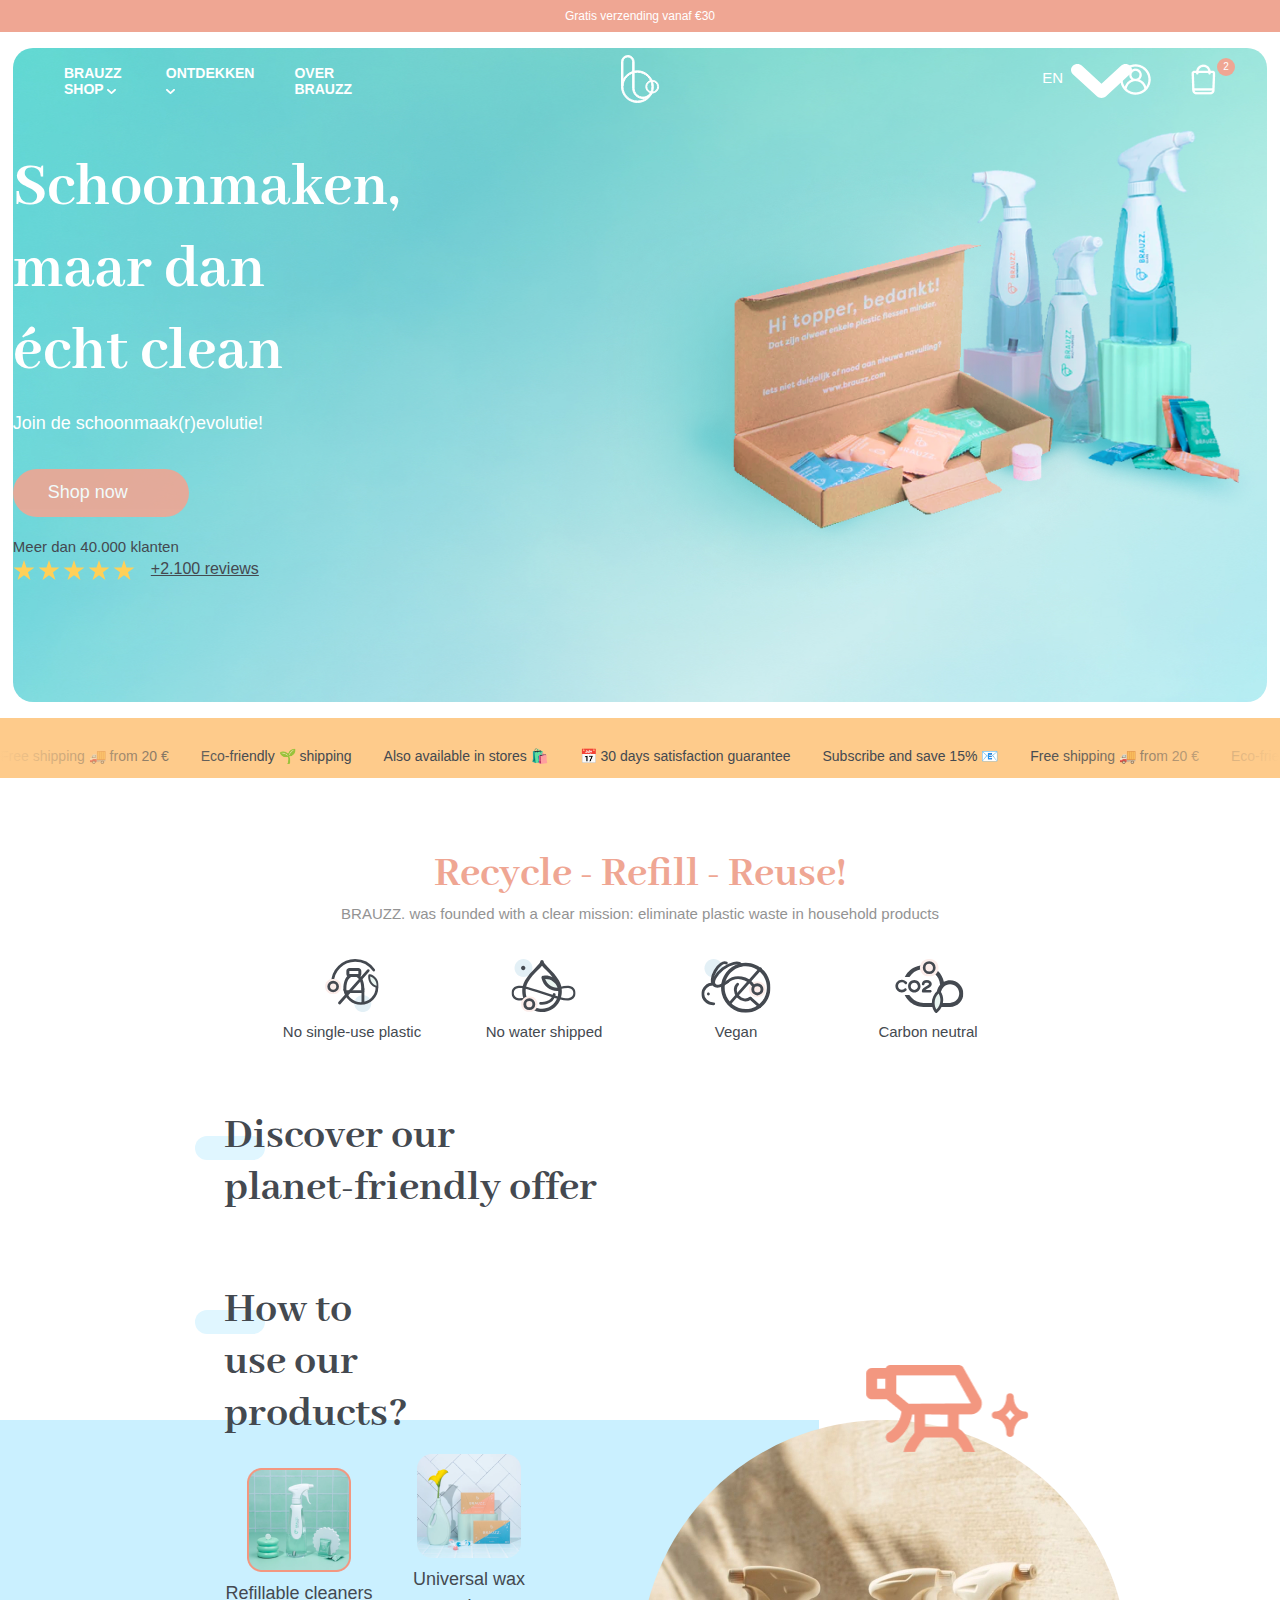
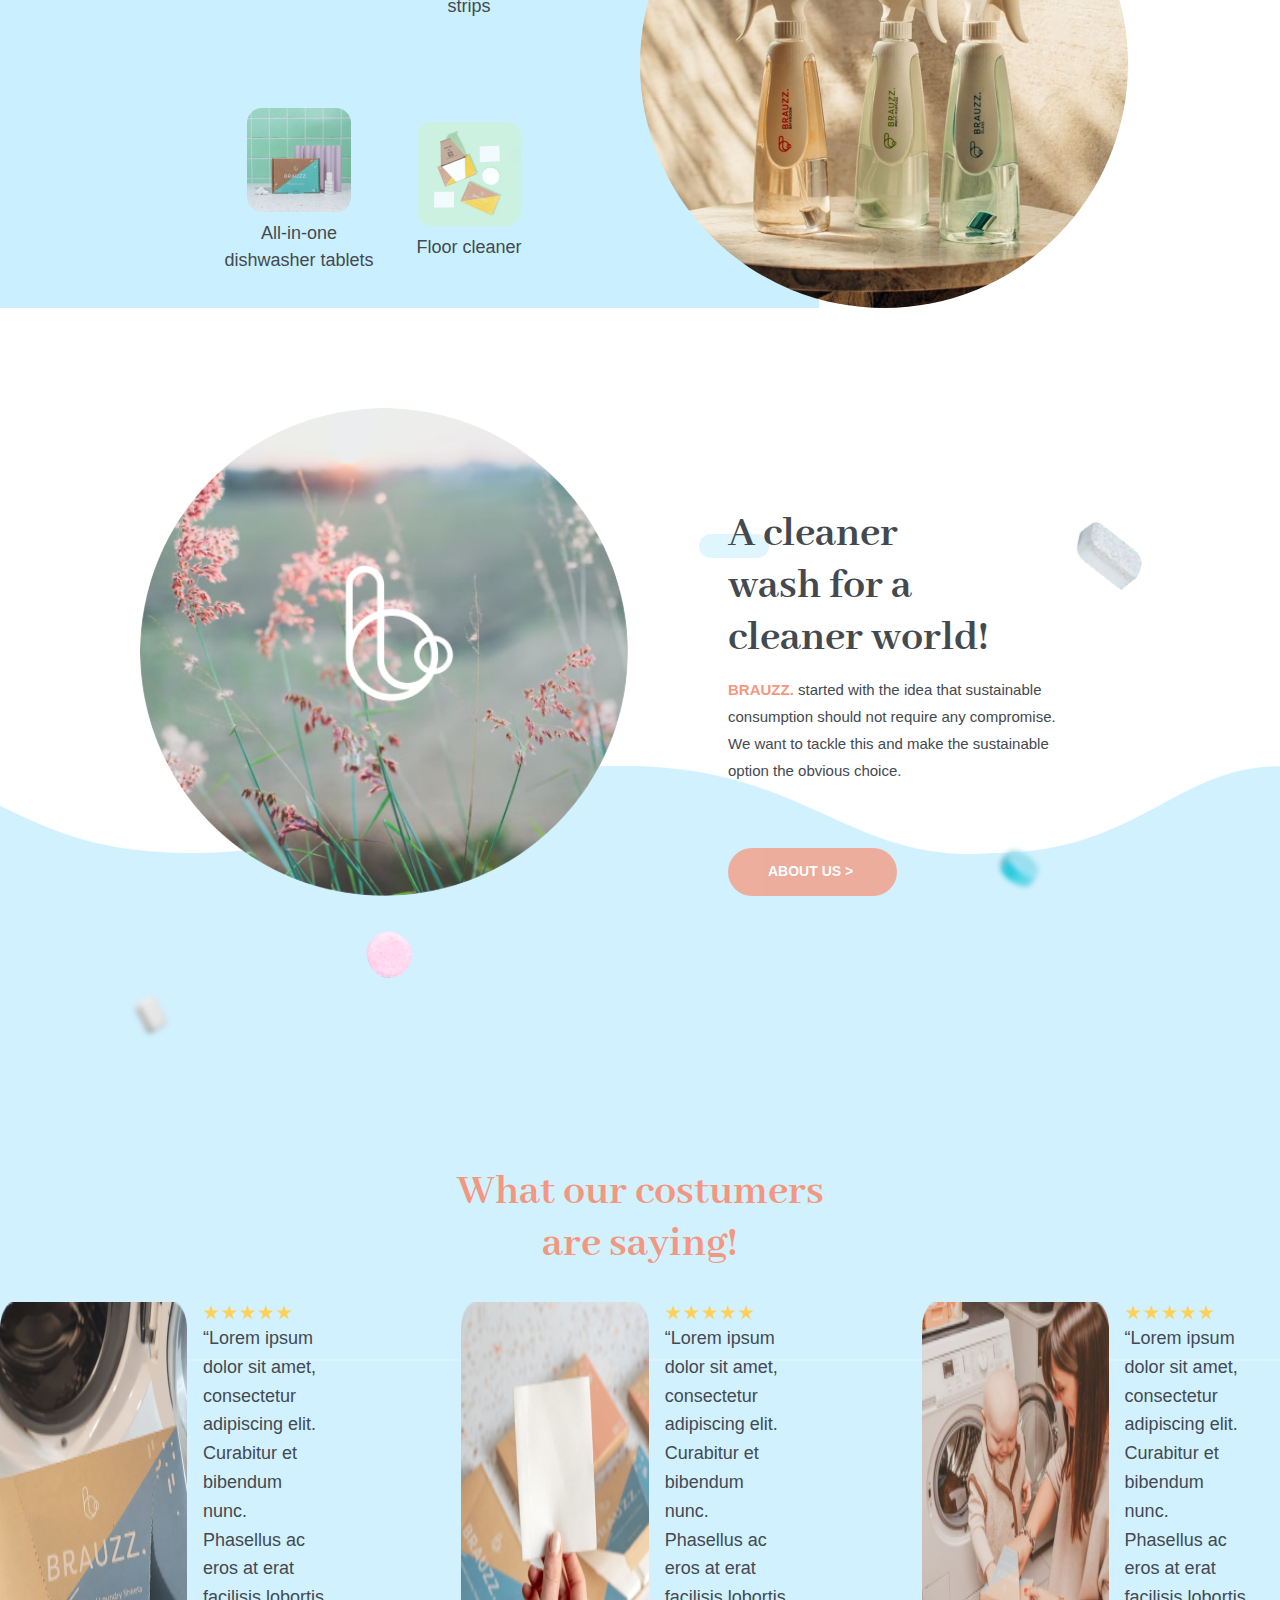
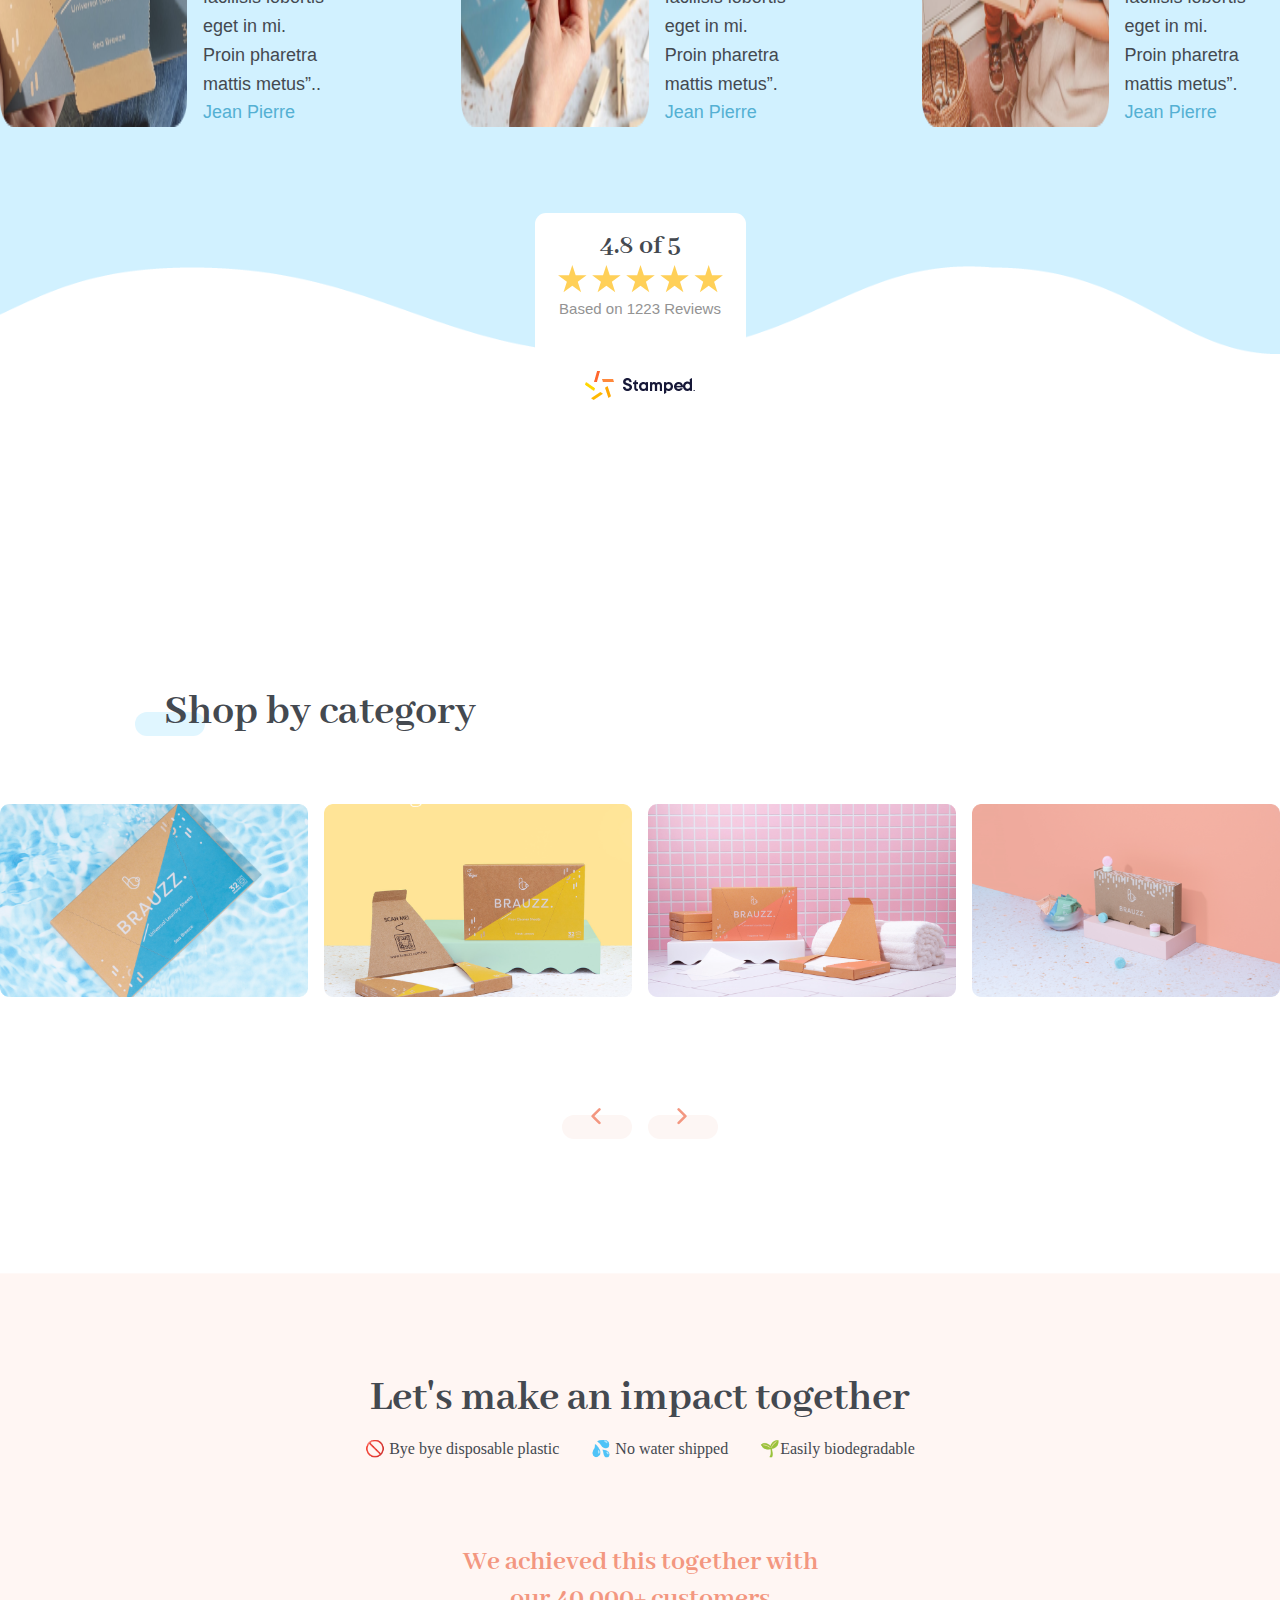
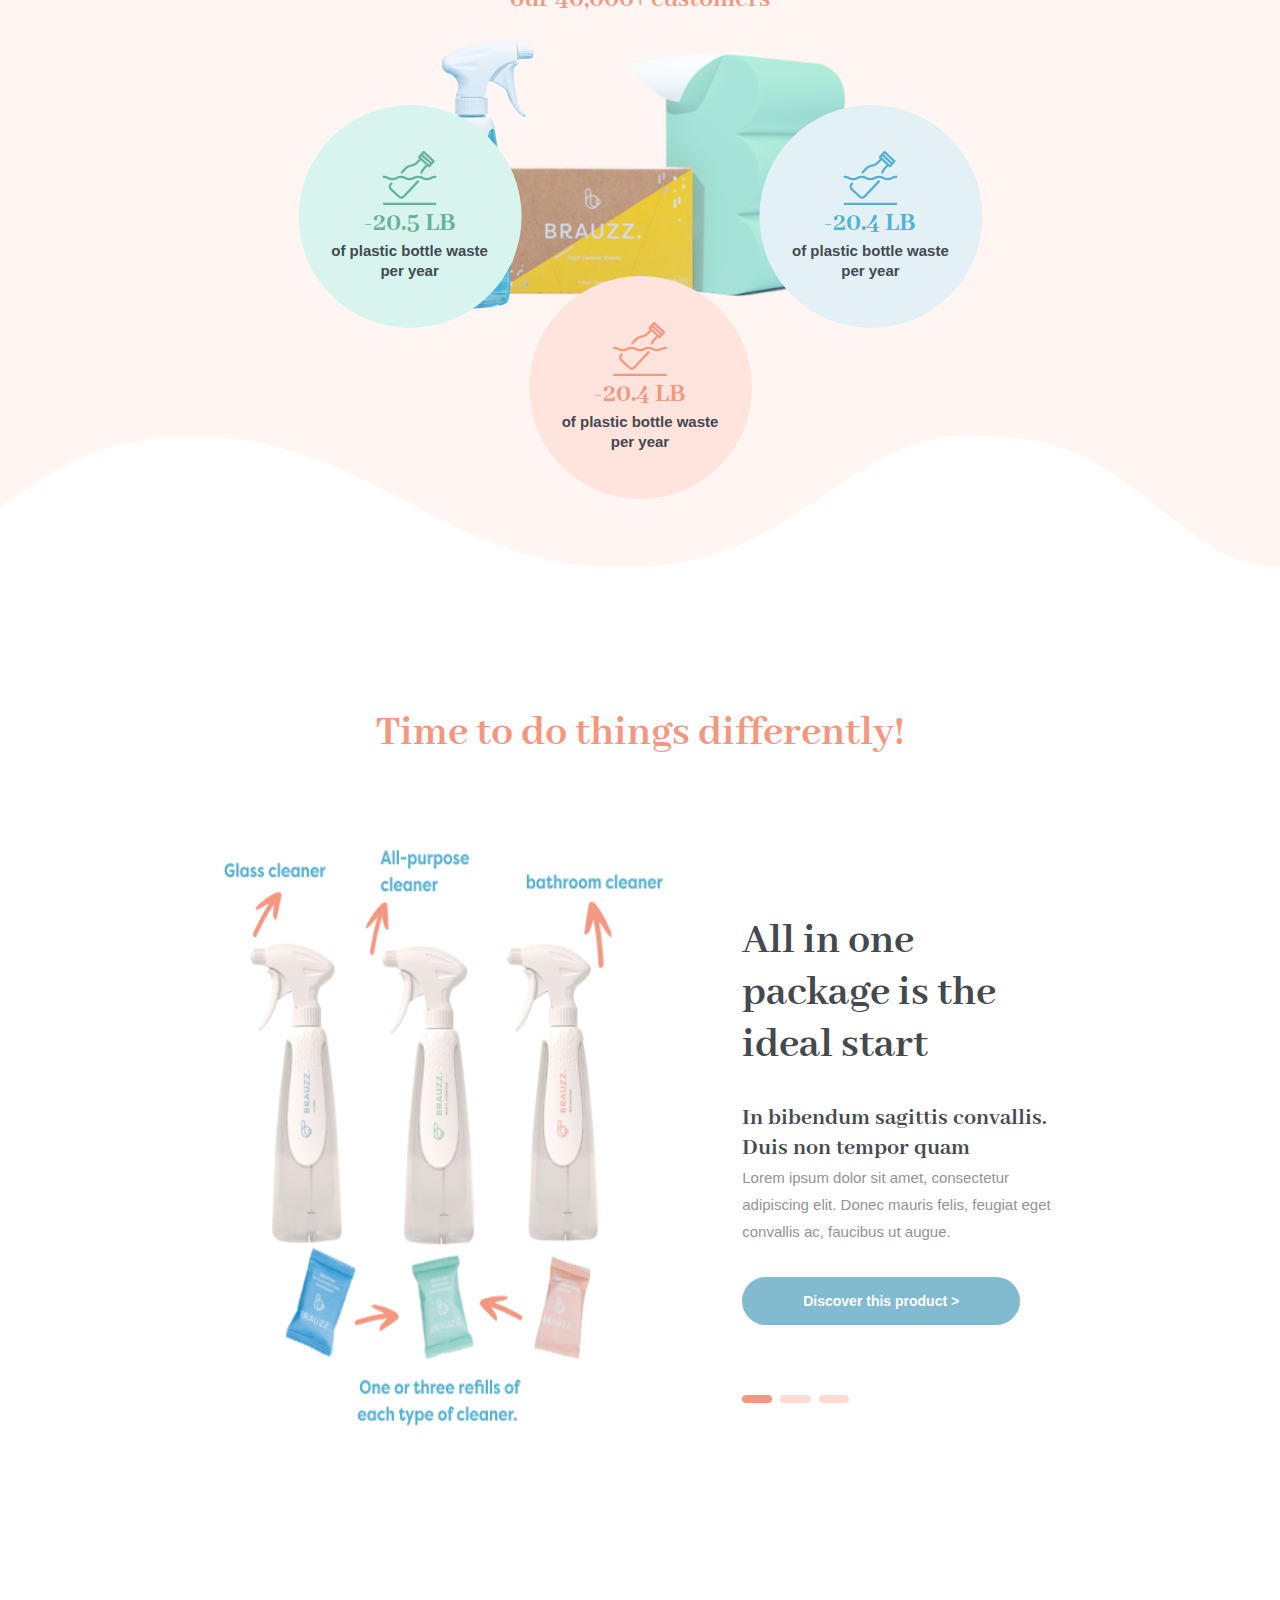
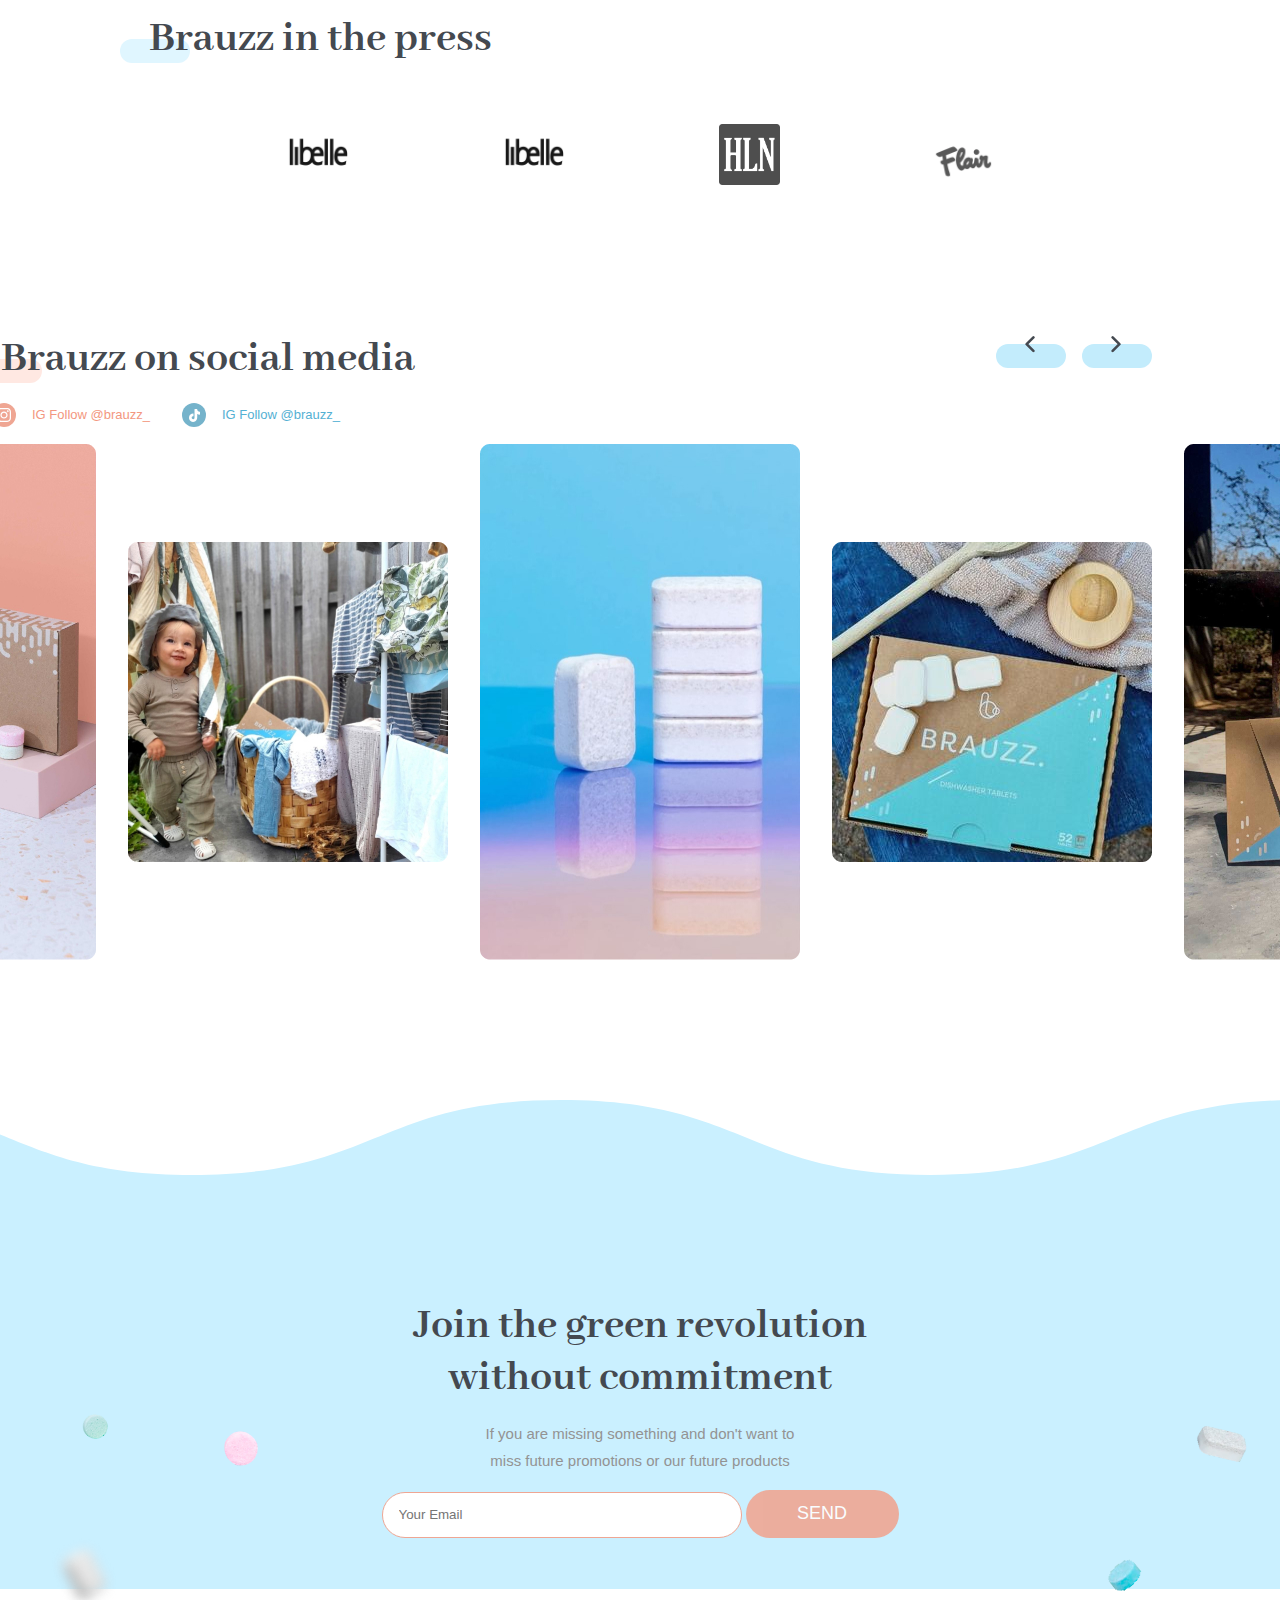
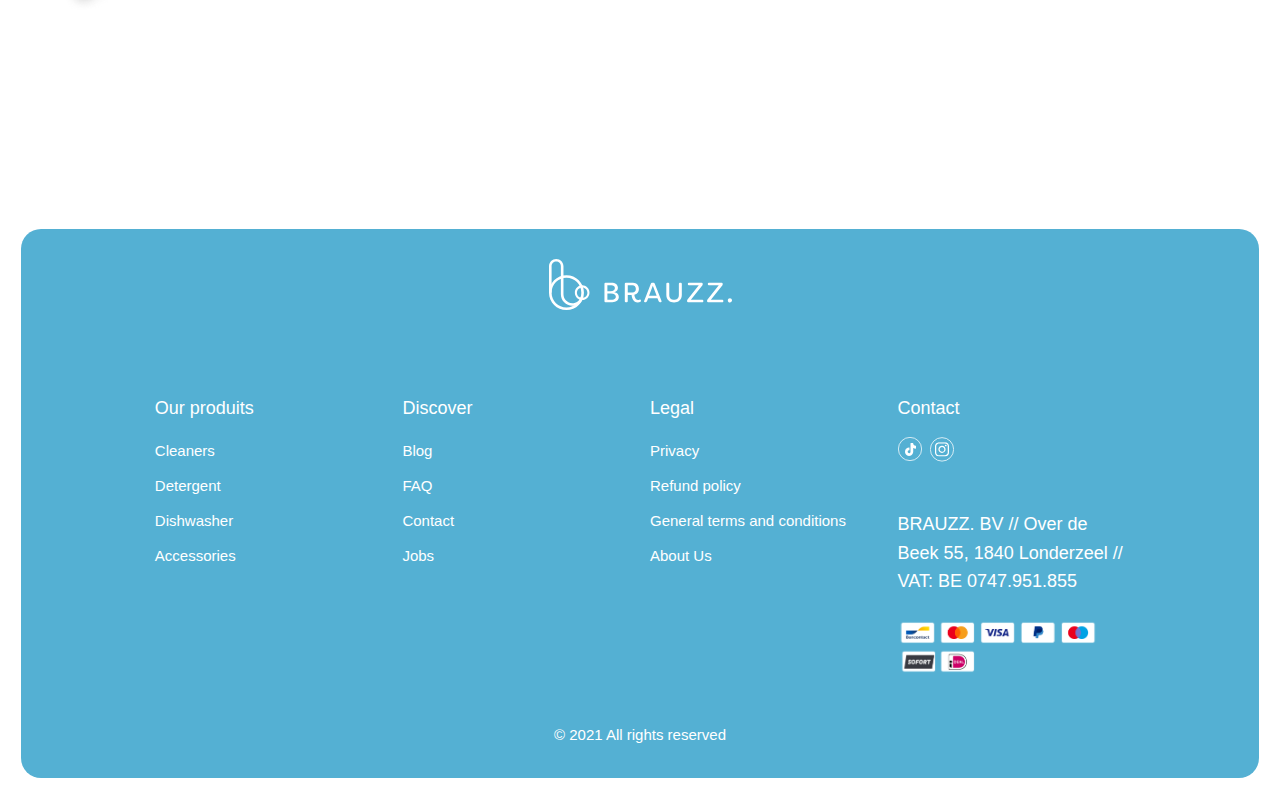
==== commit 957ef468: "layout and js corrections" ====
--- a/index.html
+++ b/index.html
@@ -37,55 +37,101 @@
 
 <body>
     <header>
-        <span class="topBar">Free shipping from €30!</span>
+        <span class="topBar">Gratis verzending vanaf €30</span>
         <nav>
-            <ul>
+            <ul id="nav">
+                <li id="dropDown1">
+                    <a href="#">Brauzz shop</a>
+                    <img src="./Assets/Img/Icons/arrowDrop.svg" alt="">
+                    <ul class="dropdown-menu">
+                        <li><a href="#"><img src="./Assets/Img/Multimedia/Cleaners.jpg" alt="">Cleaners</a></li>
+                        <li><a href="#"><img src="./Assets/Img/Multimedia/Detergent.jpg" alt="">Detergent</a></li>
+                        <li><a href="#"><img src="./Assets/Img/Multimedia/Dishwasher.jpg" alt="">Dishwasher</a></li>
+                        <li><a href="#"><img src="./Assets/Img/Multimedia/Accessories.jpg" alt="">Accessories</a></li>
+                        <li><a href="#"><img src="./Assets/Img/Multimedia/Fillers.jpg" alt="">Fillers</a></li>
+                    </ul>
+                </li>
+                <li id="dropDown2">
+                    <a href="#">Ontdekken</a>
+                    <img src="./Assets/Img/Icons/arrowDrop.svg" alt="">
+                    <ul class="dropdown-menu">
+                        <li><a href="#"><img src="./Assets/Img/Multimedia/Blog.jpg" alt="">Blog</a></li>
+                        <li><a href="#"><img src="./Assets/Img/Multimedia/FAQ.jpg" alt="">FAQ</a></li>
+                        <li><a href="#"><img src="./Assets/Img/Multimedia/Contact.jpg" alt="">Contact</a></li>
+                    </ul>
+                </li>
                 <li>
-                    <a href="/Pages/store.html">OUR SHOP</a>
-                </li>
-                <li>
-                    <a href="">Discover</a>
-                </li>
-                <li>
-                    <a href="">About us</a>
+                    <a href="#">Over Brauzz</a>
+                </li>
+                <li id="movilDropdown">
+                    <button type="button" >
+                        <img src="./Assets/Img/Icons/menuBurguer.png" alt="">
+                    </button>
                 </li>
             </ul>
             <a href="index.html">
-                <img src="/Assets/Img/logo-white.svg" alt="BRAUZZ logo">
+                <img src="/Assets/Img/logo.svg" alt="BRAUZZ logo">
             </a>
             <span>
-                <p href="">En</p>
+                <div>
+                    <p>En</p>
+                    <img src="./Assets/Img/Icons/arrowDrop.svg" alt="">
+                </div>
                 <button id="account" type="button">
-                    <svg width="20" height="24" viewBox="0 0 20 24" fill="none" xmlns="http://www.w3.org/2000/svg">
-                        <path
-                            d="M18.5755 24H1.42449C0.640816 24 0 23.3582 0 22.5714C0 17.3888 3.86837 14.8571 10 14.8571C16.1316 14.8571 20 17.3898 20 22.5714C20 23.3561 19.3633 24 18.5755 24ZM10 16.5714C4.82653 16.5714 1.85816 18.4337 1.71939 22.2857H18.2806C18.1429 18.4347 15.1735 16.5714 10 16.5714ZM10 13.7143C6.83878 13.7143 4.57143 10.2133 4.57143 6.57143C4.57143 3.04796 6.80816 0 10 0C13.1918 0 15.4286 3.04796 15.4286 6.57143C15.4286 10.2133 13.1612 13.7143 10 13.7143ZM10 12C12.0194 12 13.7143 9.38265 13.7143 6.57143C13.7143 3.9 12.1112 1.71429 10 1.71429C7.88878 1.71429 6.28571 3.9 6.28571 6.57143C6.28571 9.38265 7.98163 12 10 12Z"
-                            fill="#1F2121" />
-                    </svg>
+                    <img src="./Assets/Img/Icons/account.png" alt="">
                 </button>
                 <button id="shoppingCard" type="button">
-                    <svg id="uuid-43d7d9dd-3fdf-4278-878c-f2655d51da4c" data-name="Capa 1"
-                        xmlns="http://www.w3.org/2000/svg" width="22.2" height="24" viewBox="0 0 30.66 32">
-                        <path
-                            d="m5,.15c-1.11.36-1.97,1.3-2.19,2.4-.13.67-2.81,24.4-2.81,24.89,0,1.68.93,3.38,2.35,4.3l.41.26h25.7l.41-.27c.54-.36,1.12-.93,1.49-1.49l.3-.45v-7.93l-1.08-9.49c-.59-5.21-1.11-9.64-1.15-9.84-.12-.58-.42-1.14-.85-1.57-.47-.47-.87-.71-1.43-.87-.4-.11-.92-.11-10.56-.11H5.45s-.45.15-.45.15Zm20.62,2.32c.48.24.34-.72,1.87,12.65,1.31,11.36,1.4,12.23,1.33,12.64-.15.97-.75,1.75-1.64,2.19l-.5.24-10.89.02c-9.84.01-10.93,0-11.25-.09-1.15-.33-1.94-1.2-2.11-2.35-.06-.41.04-1.38,1.33-12.65C5.28,1.77,5.14,2.71,5.62,2.47c.2-.11.81-.11,10-.11s9.8,0,10,.11Z" />
-                        <path
-                            d="m9.19,7.15c-.17.08-.35.25-.45.4l-.17.25-.02,1.95c-.02,2.19.04,2.79.38,3.76.24.68.36.92.78,1.57,1.28,1.97,3.5,3.17,5.9,3.17,3.23,0,6.02-2.15,6.87-5.3.16-.6.17-.69.19-2.8.02-2.07.02-2.19-.1-2.47-.19-.42-.55-.64-1.06-.64-.32,0-.44.03-.66.18-.5.33-.5.38-.54,2.69-.03,1.87-.04,2.08-.17,2.52-.41,1.39-1.46,2.58-2.73,3.09-1.27.52-2.61.46-3.9-.17-.58-.28-.74-.4-1.21-.87-.61-.62-.98-1.24-1.22-2.05-.13-.44-.14-.65-.17-2.52-.03-1.8-.04-2.07-.15-2.26-.29-.58-.98-.8-1.58-.5Z" />
-                    </svg>
-                </button>
+                    <p id="cartCount">2</p>
+                    <img src="./Assets/Img/Icons/cart.png" alt="">
+                </button>
+            </span>
         </nav>
-    </header>
+        <nav id="navMovil">
+            <button id="closeNav">Close</button>
+            <ul>
+                <li id="dropDown1">
+                    <a href="#">Brauzz shop</a>
+                    <img src="./Assets/Img/Icons/arrowDrop.svg" alt="">
+                    <ul class="dropdown-menu">
+                        <li><a href="#"><img src="./Assets/Img/Multimedia/Cleaners.jpg" alt="">Cleaners</a></li>
+                        <li><a href="#"><img src="./Assets/Img/Multimedia/Detergent.jpg" alt="">Detergent</a></li>
+                        <li><a href="#"><img src="./Assets/Img/Multimedia/Dishwasher.jpg" alt="">Dishwasher</a></li>
+                        <li><a href="#"><img src="./Assets/Img/Multimedia/Accessories.jpg" alt="">Accessories</a></li>
+                        <li><a href="#"><img src="./Assets/Img/Multimedia/Fillers.jpg" alt="">Fillers</a></li>
+                    </ul>
+                </li>
+                <li id="dropDown2">
+                    <a href="#">Ontdekken</a>
+                    <img src="./Assets/Img/Icons/arrowDrop.svg" alt="">
+                    <ul class="dropdown-menu">
+                        <li><a href="#"><img src="./Assets/Img/Multimedia/Blog.jpg" alt="">Blog</a></li>
+                        <li><a href="#"><img src="./Assets/Img/Multimedia/FAQ.jpg" alt="">FAQ</a></li>
+                        <li><a href="#"><img src="./Assets/Img/Multimedia/Contact.jpg" alt="">Contact</a></li>
+                    </ul>
+                </li>
+                <li id="dropDown3">
+                    <a href="#">Over Brauzz</a>
+                    <img src="./Assets/Img/Icons/arrowDrop.svg" alt="">
+                    <ul class="dropdown-menu">
+                        <li><a href="#"><img src="./Assets/Img/Icons/account.png" alt="">My account</a></li>
+                    </ul>
+                </li>
+            </ul>
+        </nav>
+    </header>    
     <main>
         <section id="heroHome">
             <div>
-                <h1>Clean but, <br>Really clean</h1>
-                <p>ECOLOGICAL SOLUTIONS FROM CLEANING</p>
-                <button type="button">SHOP NOW
+                <h1>Schoonmaken, maar dan écht clean</h1>
+                <p>Join de schoonmaak(r)evolutie!</p>
+                <button type="button">Shop now
                     <svg width="18" height="18" viewBox="0 0 16 16" fill="none" xmlns="http://www.w3.org/2000/svg">
                         <path d="M6 3.33341L10.6667 8.00008L6 12.6667" stroke="white" stroke-width="2"
                             stroke-linecap="round" stroke-linejoin="round" />
                     </svg>
                 </button>
                 <div>
-                    <P>More than 30.000 satisfied customers</P>
+                    <P>Meer dan 40.000 klanten</P>
                     <ul>
                         <li>
                             <svg width="122" height="22" viewBox="0 0 122 22" fill="none"
@@ -108,7 +154,7 @@
                             </svg>
                         </li>
                         <li>
-                            <a href="/Pages/reviews.html">+1500 Reviews</a>
+                            <a href="#">+2.100 reviews</a>
                         </li>
                     </ul>
                 </div>
@@ -117,7 +163,7 @@
                 <img src="/Assets/Img/Multimedia/banner_Home.png" alt="box with cleaning products">
             </div>
         </section>
-        <section id="heroCarrousel">
+        <section id="heroCarousel">
             <ul>
                 <li>Free shipping 🚚 from 20 €</li>
                 <li>Eco-friendly 🌱 shipping</li>
@@ -130,77 +176,68 @@
             </ul>
         </section>
         <section id="homeRecycle">
-            <h2>Recycle - Refill - Reuse</h2>
+            <h2>Recycle - Refill - Reuse!</h2>
             <p>BRAUZZ. was founded with a clear mission: eliminate plastic waste in household products</p>
 
             <div>
                 <article>
                     <img src="/Assets/Img/Icons/recycle.svg" alt="No single-use plastic">
                     <h3>No single-use plastic</h3>
-                    <p>Lorem ipsum dolor sit amet, consectetur</p>
                 </article>
                 <article>
                     <img src="/Assets/Img/Icons/Savings.svg" alt="No water shipped">
                     <h3>No water shipped</h3>
-                    <p>Lorem ipsum dolor sit amet, consectetur</p>
                 </article>
                 <article>
                     <img src="/Assets/Img/Icons/cleaning.svg" alt="Clean ingredients">
-                    <h3>Clean ingredients</h3>
-                    <p>Lorem ipsum dolor sit amet, consectetur</p>
+                    <h3>Vegan</h3>
                 </article>
                 <article>
                     <img src="/Assets/Img/Icons/carbon.svg" alt="Carbon neutral">
                     <h3>Carbon neutral</h3>
-                    <p>Lorem ipsum dolor sit amet, consectetur</p>
                 </article>
             </div>
         </section>
         <section id="productsContainer">
             <h2>Discover our </br>planet-friendly offer</h2>
-
         </section>
         <section id="homeAboutUs">
-            <img src="/Assets/Img/Multimedia/homeAboutUs.jpg" alt="">
-            <div>
-                <h3>A cleaner wash for a cleaner world!</h3>
-                <p><span style="color:#EFA693;">BRAUZZ.</span> started with the idea that sustainable consumption should not
-                    require any compromise. We want to tackle this and make the sustainable option the obvious choice.</p>
-                <button type="button" onclick="window.location.href='/Pages/aboutUs.html'">ABOUT US</button>    
+            <h2>How to use our products?</h2>
+            <div>
+                <ul>
+                    <li>
+                        <img src="./Assets/Img/Multimedia/Refillable-cleaners.png" alt="Refillable cleaners">
+                        <p>Refillable cleaners</p>
+                    </li>
+                    <li>
+                        <img src="./Assets/Img/Multimedia/Universal-wax-strips.png" alt="Universal wax strips">
+                        <p>Universal wax strips</p>
+                    </li>
+                    <li>
+                        <img src="./Assets/Img/Multimedia/All-in-one-dishwasher-tablets.png" alt="All-in-one dishwasher tablets">
+                        <p>All-in-one dishwasher tablets</p>
+                    </li>
+                    <li>
+                        <img src="./Assets/Img/Multimedia/Floor cleaner.png" alt="Floor cleaner">
+                        <p>Floor cleaner</p>
+                    </li>
+                </ul>
+                <img src="/Assets/Img/Multimedia/homeAboutUs.jpg" alt="">
+            </div>
+            <div>
+                <img src="./Assets/Img/Multimedia/Group1801.png" alt="">
+                <div>
+                    <h2>A cleaner wash for a cleaner world!</h2>
+                    <p><span>BRAUZZ.</span> started with the idea that sustainable consumption should not require any compromise. We want to tackle this and make the sustainable option the obvious choice.</p>
+                    <a href="#">ABOUT US ></a>
+                </div>
             </div>
         </section>
         <section id="homeReviews">
-            <h2>De vrais avis de vrais clients</h2>
-            <ul>
-                <li>
-                    <svg width="122" height="22" viewBox="0 0 122 22" fill="none" xmlns="http://www.w3.org/2000/svg">
-                        <path
-                            d="M11 0L13.4697 7.60081H21.4616L14.996 12.2984L17.4656 19.8992L11 15.2016L4.53436 19.8992L7.00402 12.2984L0.538379 7.60081H8.53035L11 0Z"
-                            fill="#FFD058" />
-                        <path
-                            d="M36 0L38.4697 7.60081H46.4616L39.996 12.2984L42.4656 19.8992L36 15.2016L29.5344 19.8992L32.004 12.2984L25.5384 7.60081H33.5303L36 0Z"
-                            fill="#FFD058" />
-                        <path
-                            d="M61 0L63.4697 7.60081H71.4616L64.996 12.2984L67.4656 19.8992L61 15.2016L54.5344 19.8992L57.004 12.2984L50.5384 7.60081H58.5303L61 0Z"
-                            fill="#FFD058" />
-                        <path
-                            d="M86 0L88.4697 7.60081H96.4616L89.996 12.2984L92.4656 19.8992L86 15.2016L79.5344 19.8992L82.004 12.2984L75.5384 7.60081H83.5303L86 0Z"
-                            fill="#FFD058" />
-                        <path
-                            d="M111 0L113.47 7.60081H121.462L114.996 12.2984L117.466 19.8992L111 15.2016L104.534 19.8992L107.004 12.2984L100.538 7.60081H108.53L111 0Z"
-                            fill="#FFD058" />
-                    </svg>
-                </li>
-                <li>
-                    <p>38 reviews</p>
-                </li>
-                <li>
-                    <button id="prevReview" type="button"><</button>
-                    <button id="nextReview" type="button">></button>
-                </li>
-            </ul>
-            <div id="reviewCarrousel">
-                <article>
+            <h2>What our costumers are saying!</h2>
+            <div id="reviewCarousel">
+                <article>
+                    <img src="./Assets/Img/Multimedia/testimonial-1.png" alt="testimonial image">
                     <div>
                         <svg width="122" height="22" viewBox="0 0 122 22" fill="none" xmlns="http://www.w3.org/2000/svg">
                             <path
@@ -219,21 +256,12 @@
                                 d="M111 0L113.47 7.60081H121.462L114.996 12.2984L117.466 19.8992L111 15.2016L104.534 19.8992L107.004 12.2984L100.538 7.60081H108.53L111 0Z"
                                 fill="#FFD058" />
                         </svg>
-                        <p>04/01/2022</p>
+                        <p>“Lorem ipsum dolor sit amet, consectetur adipiscing elit. Curabitur et bibendum nunc. Phasellus ac eros at erat facilisis lobortis eget in mi. Proin pharetra mattis metus”..</p>
+                        <p>Jean Pierre</p>
                     </div>
-                    <h3>Je suis très content de ces produits</h3>
-                    <div>
-                        <div>
-                            <img src="./Assets/Img/Multimedia/testimonial-1.jpg" alt="testimonial image">
-                            <p>Lait Corps Hydratant</p>
-                        </div>
-                        <div>
-                            <p>Aliquam in commodo felis, et efficitur sapien. Integer eleifend, elit in hendrerit aliquam.</p>
-                            <p>Jean Pierre</p>
-                        </div>
-                    </div>
-                </article>
-                <article>
+                </article>
+                <article>
+                    <img src="./Assets/Img/Multimedia/testimonial-2.png" alt="testimonial image">
                     <div>
                         <svg width="122" height="22" viewBox="0 0 122 22" fill="none" xmlns="http://www.w3.org/2000/svg">
                             <path
@@ -252,21 +280,12 @@
                                 d="M111 0L113.47 7.60081H121.462L114.996 12.2984L117.466 19.8992L111 15.2016L104.534 19.8992L107.004 12.2984L100.538 7.60081H108.53L111 0Z"
                                 fill="#FFD058" />
                         </svg>
-                        <p>04/01/2022</p>
+                        <p>“Lorem ipsum dolor sit amet, consectetur adipiscing elit. Curabitur et bibendum nunc. Phasellus ac eros at erat facilisis lobortis eget in mi. Proin pharetra mattis metus”.</p>
+                        <p>Jean Pierre</p>
                     </div>
-                    <h3>Je suis très content de ces produits</h3>
-                    <div>
-                        <div>
-                            <img src="./Assets/Img/Multimedia/testimonial-2.jpg" alt="testimonial image">
-                            <p>Lait Corps Hydratant</p>
-                        </div>
-                        <div>
-                            <p>Aliquam in commodo felis, et efficitur sapien. Integer eleifend, elit in hendrerit aliquam.</p>
-                            <p>Jean Pierre</p>
-                        </div>
-                    </div>
-                </article>
-                <article>
+                </article>
+                <article>
+                    <img src="./Assets/Img/Multimedia/testimonial-3.png" alt="testimonial image">
                     <div>
                         <svg width="122" height="22" viewBox="0 0 122 22" fill="none" xmlns="http://www.w3.org/2000/svg">
                             <path
@@ -285,128 +304,136 @@
                                 d="M111 0L113.47 7.60081H121.462L114.996 12.2984L117.466 19.8992L111 15.2016L104.534 19.8992L107.004 12.2984L100.538 7.60081H108.53L111 0Z"
                                 fill="#FFD058" />
                         </svg>
-                        <p>04/01/2022</p>
+                        <p>“Lorem ipsum dolor sit amet, consectetur adipiscing elit. Curabitur et bibendum nunc. Phasellus ac eros at erat facilisis lobortis eget in mi. Proin pharetra mattis metus”.</p>
+                        <p>Jean Pierre</p>
                     </div>
-                    <h3>Je suis très content de ces produits</h3>
-                    <div>
-                        <div>
-                            <img src="./Assets/Img/Multimedia/testimonial-3.jpg" alt="testimonial image">
-                            <p>Lait Corps Hydratant</p>
-                        </div>
-                        <div>
-                            <p>Aliquam in commodo felis, et efficitur sapien. Integer eleifend, elit in hendrerit aliquam.</p>
-                            <p>Jean Pierre</p>
-                        </div>
-                    </div>
-                </article>
+                </article>
+            </div>
+            <div class="reviews">
+                <h3>4.8 of 5</h3>
+                <svg width="122" height="22" viewBox="0 0 122 22" fill="none" xmlns="http://www.w3.org/2000/svg">
+                    <path
+                        d="M11 0L13.4697 7.60081H21.4616L14.996 12.2984L17.4656 19.8992L11 15.2016L4.53436 19.8992L7.00402 12.2984L0.538379 7.60081H8.53035L11 0Z"
+                        fill="#FFD058" />
+                    <path
+                        d="M36 0L38.4697 7.60081H46.4616L39.996 12.2984L42.4656 19.8992L36 15.2016L29.5344 19.8992L32.004 12.2984L25.5384 7.60081H33.5303L36 0Z"
+                        fill="#FFD058" />
+                    <path
+                        d="M61 0L63.4697 7.60081H71.4616L64.996 12.2984L67.4656 19.8992L61 15.2016L54.5344 19.8992L57.004 12.2984L50.5384 7.60081H58.5303L61 0Z"
+                        fill="#FFD058" />
+                    <path
+                        d="M86 0L88.4697 7.60081H96.4616L89.996 12.2984L92.4656 19.8992L86 15.2016L79.5344 19.8992L82.004 12.2984L75.5384 7.60081H83.5303L86 0Z"
+                        fill="#FFD058" />
+                    <path
+                        d="M111 0L113.47 7.60081H121.462L114.996 12.2984L117.466 19.8992L111 15.2016L104.534 19.8992L107.004 12.2984L100.538 7.60081H108.53L111 0Z"
+                        fill="#FFD058" />
+                </svg>
+                <p>Based on 1223 Reviews</p>
+                <img src="./Assets/Img/Multimedia/stamped.png" alt="">
             </div>
         </section>
         <section id="homeCategories">
             <h2>Shop by category</h2>
-            <p>Lorem ipsum dolor sit amet, 🌍​ consectetur adipiscing elit</p>
-            <div>
-                <article>
-                    <img src="/Assets/Img/Multimedia/cat-01.jpg" alt="cleaners">
-                    <h3>Title goes here</h3>
-                    <p>Lorem ipsum dolor sit amet, consectetur adipiscing elit.</p>
-                </article>
-                <article>
-                    <img src="/Assets/Img/Multimedia/cat-02.jpg" alt="cleaners">
-                    <h3>Title goes here</h3>
-                    <p>Lorem ipsum dolor sit amet, consectetur adipiscing elit.</p>
-                </article>
-                <article>
-                    <img src="/Assets/Img/Multimedia/cat-03.jpg" alt="cleaners">
-                    <h3>Title goes here</h3>
-                    <p>Lorem ipsum dolor sit amet, consectetur adipiscing elit.</p>
-                </article>
-                <article>
-                    <img src="/Assets/Img/Multimedia/cat-04.jpg" alt="cleaners">
-                    <h3>Title goes here</h3>
-                    <p>Lorem ipsum dolor sit amet, consectetur adipiscing elit.</p>
-                </article>
-            </div>
-            <div class="carousel"><button id="scrollLeft"><svg width="18" height="18" viewBox="0 0 9 14" fill="none" xmlns="http://www.w3.org/2000/svg">
-                <path d="m6.38,1.12L1.12,6.38l5.25,5.25" stroke="#75B3CB" stroke-width="2" stroke-linecap="round" stroke-linejoin="round"></path>
-            </svg></button><button id="scrollRight"><svg width="18" height="18" viewBox="0 0 9 14" fill="none" xmlns="http://www.w3.org/2000/svg">
-                <path d="m1.12,1.12l5.25,5.25L1.12,11.62" stroke="#75B3CB" stroke-width="2" stroke-linecap="round" stroke-linejoin="round"></path>
-            </svg></button></div>
+            <div>
+                <article>
+                    <img src="/Assets/Img/Multimedia/cat-01.png" alt="cleaners">
+                    <h3>Cleaners</h3>
+                </article>
+                <article>
+                    <img src="/Assets/Img/Multimedia/cat-02.png" alt="cleaners">
+                    <h3>Detergent</h3>
+                </article>
+                <article>
+                    <img src="/Assets/Img/Multimedia/cat-03.png" alt="cleaners">
+                    <h3>Dishwasher</h3>
+                </article>
+                <article>
+                    <img src="/Assets/Img/Multimedia/cat-04.png" alt="cleaners">
+                    <h3>Accessories</h3>
+                </article>
+            </div>
+            <div class="carousel2">
+                <button class="scrollLeft">
+                    <svg width="18" height="18" viewBox="0 0 9 14" fill="none" xmlns="http://www.w3.org/2000/svg">
+                        <path d="m6.38,1.12L1.12,6.38l5.25,5.25" stroke="#75B3CB" stroke-width="2" stroke-linecap="round" stroke-linejoin="round"></path>
+                    </svg>
+                </button>
+                <button class="scrollRight">
+                    <svg width="18" height="18" viewBox="0 0 9 14" fill="none" xmlns="http://www.w3.org/2000/svg">
+                        <path d="m1.12,1.12l5.25,5.25L1.12,11.62" stroke="#75B3CB" stroke-width="2" stroke-linecap="round" stroke-linejoin="round"></path>
+                    </svg>
+                </button>
+            </div>
         </section>
         <section id="homeBenefits">
-            <h2>Our impact as BRAUZZ</h2>
+            <h2>Let's make an impact together</h2>
             <ul>
-                <li>🚫​ No single-use plastic</li>
+                <li>🚫​ Bye bye disposable plastic</li>
                 <li>💦​ No water shipped</li>
-                <li>🌟​️​Clean ingredients</li>
-                <li>🌍 Carbon neutral</li>
+                <li>🌱​​️​Easily biodegradable</li>
             </ul>
-            <h3>What BRAUZZ. has </br>saved thus far in total</h3>
-            <div>
-                <div>
+            <h3>We achieved this together with our 40,000+ customers</h3>
+            <div>
+                <div>
+                    <svg width="54" height="54" viewBox="0 0 54 54" fill="none" xmlns="http://www.w3.org/2000/svg">
+                        <path d="M0 25.8753C0 25.5773 0.118603 25.2909 0.329774 25.0798C0.540945 24.8686 0.826363 24.75 1.12528 24.7509C2.82043 24.7143 4.49245 25.1482 5.95618 26.0036C7.09785 26.6911 8.41309 27.0363 9.74472 27.0006C11.0773 27.0363 12.3935 26.6901 13.5362 26.0036C14.9999 25.1482 16.6719 24.7143 18.3671 24.7509C20.0632 24.7143 21.7352 25.1482 23.2008 26.0036C24.3445 26.6911 25.6597 27.0363 26.9932 27.0006C28.3258 27.0363 29.6411 26.6901 30.7847 26.0036C32.2484 25.1482 33.9214 24.7143 35.6165 24.7509C37.3127 24.7143 38.9856 25.1482 40.4513 26.0036C42.806 27.3333 45.6853 27.3333 48.04 26.0036C49.5056 25.1482 51.1786 24.7143 52.8747 24.7509C53.4967 24.7509 54 25.2543 54 25.8753C54 26.4973 53.4967 27.0006 52.8747 27.0006C51.5412 26.965 50.225 27.3111 49.0814 27.9977C46.0748 29.6679 42.4184 29.6679 39.4118 27.9977C38.2682 27.3102 36.9511 26.965 35.6175 27.0006C34.2849 26.965 32.9687 27.3111 31.8261 27.9977C30.3623 28.8531 28.6903 29.287 26.9942 29.2503C25.2981 29.287 23.6261 28.8531 22.1614 27.9977C21.0178 27.3102 19.7016 26.965 18.368 27.0006C17.0354 26.965 15.7202 27.3111 14.5775 27.9977C13.1138 28.8531 11.4408 29.287 9.74569 29.2503C8.0515 29.287 6.37949 28.8531 4.91575 27.9977C3.77311 27.3102 2.45884 26.965 1.12625 27.0006C0.827328 27.0006 0.541909 26.882 0.330738 26.6708C0.118603 26.4597 0 26.1733 0 25.8753ZM9.60105 33.3544C9.80547 33.1355 9.91443 32.8443 9.90382 32.5453C9.89322 32.2464 9.76304 31.9639 9.54319 31.7604C9.32335 31.5569 9.03118 31.4499 8.73226 31.4624C8.43334 31.475 8.15082 31.6071 7.94929 31.8279L7.26756 32.5666C6.4547 33.4402 6.02078 34.6003 6.06321 35.7931C6.10467 36.9859 6.61862 38.1132 7.49127 38.9271L15.7183 46.6019C16.5938 47.411 17.7528 47.8401 18.9437 47.7976C20.1345 47.7542 21.2598 47.2432 22.0756 46.3743L36.2722 31.1423C36.6955 30.6881 36.6705 29.9765 36.2163 29.5522C35.7621 29.1288 35.0505 29.1539 34.6272 29.6081L20.4277 44.8401C20.0198 45.275 19.4567 45.5306 18.8608 45.5518C18.2648 45.573 17.6853 45.358 17.2476 44.9539L9.02443 37.282C8.58762 36.8741 8.33017 36.31 8.30992 35.7121C8.28967 35.1142 8.50662 34.5337 8.9145 34.0969L9.60105 33.3544ZM18.4471 22.2197C17.9929 21.7954 17.9688 21.0827 18.3921 20.6286L21.6879 17.0963C23.4516 15.2034 25.8063 13.9672 28.3663 13.5911C30.4192 13.2845 32.3082 12.2912 33.7247 10.7744L36.6329 7.65298L35.8104 6.88636C35.5915 6.68289 35.4632 6.40132 35.4526 6.10239C35.442 5.80442 35.551 5.51416 35.7544 5.29623L40.3568 0.358067C40.5603 0.139171 40.8418 0.0109196 41.1407 0.00127658C41.4397 -0.0131879 41.7309 0.0957777 41.9469 0.302137L51.8227 9.50636C52.0416 9.70982 52.1698 9.9914 52.1805 10.2894C52.1911 10.5873 52.0821 10.8776 51.8786 11.0955L47.2763 16.0327C47.0728 16.2516 46.7913 16.3799 46.4923 16.3905C46.1944 16.4011 45.9041 16.2921 45.6862 16.0886L44.8647 15.323L41.9507 18.4512C40.9961 19.4791 40.2912 20.7125 39.8882 22.0567C39.7079 22.6488 39.083 22.9843 38.49 22.8079C37.897 22.6304 37.5586 22.0075 37.7331 21.4135C38.2345 19.7376 39.1149 18.1995 40.3057 16.9179L43.2197 13.7898L38.2798 9.18621L35.3707 12.3086C33.6051 14.1996 31.2504 15.4358 28.6923 15.8167C26.6384 16.1185 24.7485 17.1108 23.3349 18.6305L20.0371 22.1647C19.6129 22.6189 18.9022 22.643 18.4471 22.2197ZM47.1654 12.8534L38.9365 5.18341L38.1689 6.00692L38.9779 6.761L38.9934 6.77064L39.004 6.78511L46.3988 13.6769L47.1654 12.8534ZM40.4696 3.53735L48.6995 11.2074L49.4661 10.3848L41.2372 2.71385L40.4696 3.53735ZM52.8738 51.7503H1.12625C0.504303 51.7503 0.000964251 52.2537 0.000964251 52.8747C0.000964251 53.4966 0.504303 54 1.12625 54H52.8738C53.4957 54 53.999 53.4966 53.999 52.8747C53.999 52.2546 53.4957 51.7503 52.8738 51.7503Z" fill="#F39780"/>
+                    </svg>
+                    <h3>-20.5 LB</h3>
+                    <p>of plastic bottle waste per year</p>
+                </div>
+                <img src="./Assets/Img/Multimedia/kitbasic-1.png" alt="">
+                <div>
+                    <svg width="54" height="54" viewBox="0 0 54 54" fill="none" xmlns="http://www.w3.org/2000/svg">
+                        <path d="M0 25.8753C0 25.5773 0.118603 25.2909 0.329774 25.0798C0.540945 24.8686 0.826363 24.75 1.12528 24.7509C2.82043 24.7143 4.49245 25.1482 5.95618 26.0036C7.09785 26.6911 8.41309 27.0363 9.74472 27.0006C11.0773 27.0363 12.3935 26.6901 13.5362 26.0036C14.9999 25.1482 16.6719 24.7143 18.3671 24.7509C20.0632 24.7143 21.7352 25.1482 23.2008 26.0036C24.3445 26.6911 25.6597 27.0363 26.9932 27.0006C28.3258 27.0363 29.6411 26.6901 30.7847 26.0036C32.2484 25.1482 33.9214 24.7143 35.6165 24.7509C37.3127 24.7143 38.9856 25.1482 40.4513 26.0036C42.806 27.3333 45.6853 27.3333 48.04 26.0036C49.5056 25.1482 51.1786 24.7143 52.8747 24.7509C53.4967 24.7509 54 25.2543 54 25.8753C54 26.4973 53.4967 27.0006 52.8747 27.0006C51.5412 26.965 50.225 27.3111 49.0814 27.9977C46.0748 29.6679 42.4184 29.6679 39.4118 27.9977C38.2682 27.3102 36.9511 26.965 35.6175 27.0006C34.2849 26.965 32.9687 27.3111 31.8261 27.9977C30.3623 28.8531 28.6903 29.287 26.9942 29.2503C25.2981 29.287 23.6261 28.8531 22.1614 27.9977C21.0178 27.3102 19.7016 26.965 18.368 27.0006C17.0354 26.965 15.7202 27.3111 14.5775 27.9977C13.1138 28.8531 11.4408 29.287 9.74569 29.2503C8.0515 29.287 6.37949 28.8531 4.91575 27.9977C3.77311 27.3102 2.45884 26.965 1.12625 27.0006C0.827328 27.0006 0.541909 26.882 0.330738 26.6708C0.118603 26.4597 0 26.1733 0 25.8753ZM9.60105 33.3544C9.80547 33.1355 9.91443 32.8443 9.90382 32.5453C9.89322 32.2464 9.76304 31.9639 9.54319 31.7604C9.32335 31.5569 9.03118 31.4499 8.73226 31.4624C8.43334 31.475 8.15082 31.6071 7.94929 31.8279L7.26756 32.5666C6.4547 33.4402 6.02078 34.6003 6.06321 35.7931C6.10467 36.9859 6.61862 38.1132 7.49127 38.9271L15.7183 46.6019C16.5938 47.411 17.7528 47.8401 18.9437 47.7976C20.1345 47.7542 21.2598 47.2432 22.0756 46.3743L36.2722 31.1423C36.6955 30.6881 36.6705 29.9765 36.2163 29.5522C35.7621 29.1288 35.0505 29.1539 34.6272 29.6081L20.4277 44.8401C20.0198 45.275 19.4567 45.5306 18.8608 45.5518C18.2648 45.573 17.6853 45.358 17.2476 44.9539L9.02443 37.282C8.58762 36.8741 8.33017 36.31 8.30992 35.7121C8.28967 35.1142 8.50662 34.5337 8.9145 34.0969L9.60105 33.3544ZM18.4471 22.2197C17.9929 21.7954 17.9688 21.0827 18.3921 20.6286L21.6879 17.0963C23.4516 15.2034 25.8063 13.9672 28.3663 13.5911C30.4192 13.2845 32.3082 12.2912 33.7247 10.7744L36.6329 7.65298L35.8104 6.88636C35.5915 6.68289 35.4632 6.40132 35.4526 6.10239C35.442 5.80442 35.551 5.51416 35.7544 5.29623L40.3568 0.358067C40.5603 0.139171 40.8418 0.0109196 41.1407 0.00127658C41.4397 -0.0131879 41.7309 0.0957777 41.9469 0.302137L51.8227 9.50636C52.0416 9.70982 52.1698 9.9914 52.1805 10.2894C52.1911 10.5873 52.0821 10.8776 51.8786 11.0955L47.2763 16.0327C47.0728 16.2516 46.7913 16.3799 46.4923 16.3905C46.1944 16.4011 45.9041 16.2921 45.6862 16.0886L44.8647 15.323L41.9507 18.4512C40.9961 19.4791 40.2912 20.7125 39.8882 22.0567C39.7079 22.6488 39.083 22.9843 38.49 22.8079C37.897 22.6304 37.5586 22.0075 37.7331 21.4135C38.2345 19.7376 39.1149 18.1995 40.3057 16.9179L43.2197 13.7898L38.2798 9.18621L35.3707 12.3086C33.6051 14.1996 31.2504 15.4358 28.6923 15.8167C26.6384 16.1185 24.7485 17.1108 23.3349 18.6305L20.0371 22.1647C19.6129 22.6189 18.9022 22.643 18.4471 22.2197ZM47.1654 12.8534L38.9365 5.18341L38.1689 6.00692L38.9779 6.761L38.9934 6.77064L39.004 6.78511L46.3988 13.6769L47.1654 12.8534ZM40.4696 3.53735L48.6995 11.2074L49.4661 10.3848L41.2372 2.71385L40.4696 3.53735ZM52.8738 51.7503H1.12625C0.504303 51.7503 0.000964251 52.2537 0.000964251 52.8747C0.000964251 53.4966 0.504303 54 1.12625 54H52.8738C53.4957 54 53.999 53.4966 53.999 52.8747C53.999 52.2546 53.4957 51.7503 52.8738 51.7503Z" fill="#F39780"/>
+                    </svg>
                     <h3>-20.4 LB</h3>
                     <p>of plastic bottle waste per year</p>
                 </div>
-                <img src="./Assets/Img/Multimedia/kitbasic 1.jpg" alt="">
-                <div>
+                <div>
+                    <svg width="54" height="54" viewBox="0 0 54 54" fill="none" xmlns="http://www.w3.org/2000/svg">
+                        <path d="M0 25.8753C0 25.5773 0.118603 25.2909 0.329774 25.0798C0.540945 24.8686 0.826363 24.75 1.12528 24.7509C2.82043 24.7143 4.49245 25.1482 5.95618 26.0036C7.09785 26.6911 8.41309 27.0363 9.74472 27.0006C11.0773 27.0363 12.3935 26.6901 13.5362 26.0036C14.9999 25.1482 16.6719 24.7143 18.3671 24.7509C20.0632 24.7143 21.7352 25.1482 23.2008 26.0036C24.3445 26.6911 25.6597 27.0363 26.9932 27.0006C28.3258 27.0363 29.6411 26.6901 30.7847 26.0036C32.2484 25.1482 33.9214 24.7143 35.6165 24.7509C37.3127 24.7143 38.9856 25.1482 40.4513 26.0036C42.806 27.3333 45.6853 27.3333 48.04 26.0036C49.5056 25.1482 51.1786 24.7143 52.8747 24.7509C53.4967 24.7509 54 25.2543 54 25.8753C54 26.4973 53.4967 27.0006 52.8747 27.0006C51.5412 26.965 50.225 27.3111 49.0814 27.9977C46.0748 29.6679 42.4184 29.6679 39.4118 27.9977C38.2682 27.3102 36.9511 26.965 35.6175 27.0006C34.2849 26.965 32.9687 27.3111 31.8261 27.9977C30.3623 28.8531 28.6903 29.287 26.9942 29.2503C25.2981 29.287 23.6261 28.8531 22.1614 27.9977C21.0178 27.3102 19.7016 26.965 18.368 27.0006C17.0354 26.965 15.7202 27.3111 14.5775 27.9977C13.1138 28.8531 11.4408 29.287 9.74569 29.2503C8.0515 29.287 6.37949 28.8531 4.91575 27.9977C3.77311 27.3102 2.45884 26.965 1.12625 27.0006C0.827328 27.0006 0.541909 26.882 0.330738 26.6708C0.118603 26.4597 0 26.1733 0 25.8753ZM9.60105 33.3544C9.80547 33.1355 9.91443 32.8443 9.90382 32.5453C9.89322 32.2464 9.76304 31.9639 9.54319 31.7604C9.32335 31.5569 9.03118 31.4499 8.73226 31.4624C8.43334 31.475 8.15082 31.6071 7.94929 31.8279L7.26756 32.5666C6.4547 33.4402 6.02078 34.6003 6.06321 35.7931C6.10467 36.9859 6.61862 38.1132 7.49127 38.9271L15.7183 46.6019C16.5938 47.411 17.7528 47.8401 18.9437 47.7976C20.1345 47.7542 21.2598 47.2432 22.0756 46.3743L36.2722 31.1423C36.6955 30.6881 36.6705 29.9765 36.2163 29.5522C35.7621 29.1288 35.0505 29.1539 34.6272 29.6081L20.4277 44.8401C20.0198 45.275 19.4567 45.5306 18.8608 45.5518C18.2648 45.573 17.6853 45.358 17.2476 44.9539L9.02443 37.282C8.58762 36.8741 8.33017 36.31 8.30992 35.7121C8.28967 35.1142 8.50662 34.5337 8.9145 34.0969L9.60105 33.3544ZM18.4471 22.2197C17.9929 21.7954 17.9688 21.0827 18.3921 20.6286L21.6879 17.0963C23.4516 15.2034 25.8063 13.9672 28.3663 13.5911C30.4192 13.2845 32.3082 12.2912 33.7247 10.7744L36.6329 7.65298L35.8104 6.88636C35.5915 6.68289 35.4632 6.40132 35.4526 6.10239C35.442 5.80442 35.551 5.51416 35.7544 5.29623L40.3568 0.358067C40.5603 0.139171 40.8418 0.0109196 41.1407 0.00127658C41.4397 -0.0131879 41.7309 0.0957777 41.9469 0.302137L51.8227 9.50636C52.0416 9.70982 52.1698 9.9914 52.1805 10.2894C52.1911 10.5873 52.0821 10.8776 51.8786 11.0955L47.2763 16.0327C47.0728 16.2516 46.7913 16.3799 46.4923 16.3905C46.1944 16.4011 45.9041 16.2921 45.6862 16.0886L44.8647 15.323L41.9507 18.4512C40.9961 19.4791 40.2912 20.7125 39.8882 22.0567C39.7079 22.6488 39.083 22.9843 38.49 22.8079C37.897 22.6304 37.5586 22.0075 37.7331 21.4135C38.2345 19.7376 39.1149 18.1995 40.3057 16.9179L43.2197 13.7898L38.2798 9.18621L35.3707 12.3086C33.6051 14.1996 31.2504 15.4358 28.6923 15.8167C26.6384 16.1185 24.7485 17.1108 23.3349 18.6305L20.0371 22.1647C19.6129 22.6189 18.9022 22.643 18.4471 22.2197ZM47.1654 12.8534L38.9365 5.18341L38.1689 6.00692L38.9779 6.761L38.9934 6.77064L39.004 6.78511L46.3988 13.6769L47.1654 12.8534ZM40.4696 3.53735L48.6995 11.2074L49.4661 10.3848L41.2372 2.71385L40.4696 3.53735ZM52.8738 51.7503H1.12625C0.504303 51.7503 0.000964251 52.2537 0.000964251 52.8747C0.000964251 53.4966 0.504303 54 1.12625 54H52.8738C53.4957 54 53.999 53.4966 53.999 52.8747C53.999 52.2546 53.4957 51.7503 52.8738 51.7503Z" fill="#F39780"/>
+                    </svg>
                     <h3>-20.4 LB</h3>
                     <p>of plastic bottle waste per year</p>
                 </div>
-                <div>
-                    <h3>-20.4 LB</h3>
-                    <p>of plastic bottle waste per year</p>
-                </div>
             </div>
         </section>
         <section id="productProperties">
-            <p>Time to do things differently!</p>
-            <h2>all-in-one package is the ideal start.</h2>
-            <div>
-                <div>
+            <h2>Time to do things differently!</h2>
+            <div>
+                <img src="/Assets/Img/Multimedia/productProperties.png" alt="Bottles with atomizer and small packages with product samples">
+                <div>
+                  <h2>All in one package is the ideal start</h2>
+                  <h3>In bibendum sagittis convallis. Duis non tempor quam</h3>
+                  <p>Lorem ipsum dolor sit amet, consectetur adipiscing elit. Donec mauris felis, feugiat eget convallis ac, faucibus ut augue.</p>
+                    <a href="#">Discover this product ></a>
                     <ul>
-                        <li>The starter pack with 3 powerful surface cleaners</li>
-                        <li>The starter pack with 3 powerful surface cleaners</li>
-                        <li>The starter pack with 3 powerful surface cleaners</li>
-                        <li>The starter pack with 3 powerful surface cleaners</li>
-                        <li>The starter pack with 3 powerful surface cleaners</li>
-                    </ul>
-                    <button type="button">Discover
-                        <svg width="18" height="18" viewBox="0 0 16 16" fill="none" xmlns="http://www.w3.org/2000/svg">
-                            <path d="M6 3.33341L10.6667 8.00008L6 12.6667" stroke="white" stroke-width="2"
-                                stroke-linecap="round" stroke-linejoin="round" />
-                        </svg>
-                    </button>
-                </div>
-                <img src="/Assets/Img/Multimedia/productProperties.jpg"
-                    alt="Bottles with atomizer and small packages with product samples">
-            </div>
-        </section>
-        <div id="logoCarrousel">
+                        <li></li>
+                        <li></li>
+                        <li></li>
+                    </ul>
+                </div>
+            </div>
+        </section>
+        <div id="logoCarousel">
+            <h2>Brauzz in the press</h2>
             <ul>
             <li>
-                <p>"Lorem ipsum dolor sit amet, consectetur adipiscing elit."</p>
                 <img src="./Assets/Img/Multimedia/brand(1).png" alt="">
             </li>
             <li>
-                <p>"Lorem ipsum dolor sit amet, consectetur adipiscing elit."</p>
                 <img src="./Assets/Img/Multimedia/brand(2).png" alt="">
             </li>
             <li>
-                <p>"Lorem ipsum dolor sit amet, consectetur adipiscing elit."</p>
                 <img src="./Assets/Img/Multimedia/brand(3).png" alt="">
             </li>
             <li>
-                <p>"Lorem ipsum dolor sit amet, consectetur adipiscing elit."</p>
                 <img src="./Assets/Img/Multimedia/brand(4).png" alt="">
-            </li>
-            <li>
-                <p>"Lorem ipsum dolor sit amet, consectetur adipiscing elit."</p>
-                <img src="./Assets/Img/Multimedia/brand(5).png" alt="">
             </li>
         </ul>
         </div>
         <section id="homeSocialMedia">
             <h2>Brauzz on social media</h2>
-            <p>If you are missing something and don't want to miss future promotions or our future products</p>
             <ul>
                 <li>
                     <a href="instagram.com">
@@ -421,7 +448,19 @@
                     </a>
                 </li>
             </ul>
-            <div id="socialCarrousel">
+            <div class="carousel">
+                <button id="scrollLeft">
+                    <svg width="18" height="18" viewBox="0 0 9 14" fill="none" xmlns="http://www.w3.org/2000/svg">
+                        <path d="m6.38,1.12L1.12,6.38l5.25,5.25" stroke="#75B3CB" stroke-width="2" stroke-linecap="round" stroke-linejoin="round"></path>
+                    </svg>
+                </button>
+                <button id="scrollRight">
+                    <svg width="18" height="18" viewBox="0 0 9 14" fill="none" xmlns="http://www.w3.org/2000/svg">
+                        <path d="m1.12,1.12l5.25,5.25L1.12,11.62" stroke="#75B3CB" stroke-width="2" stroke-linecap="round" stroke-linejoin="round"></path>
+                    </svg>
+                </button>
+            </div>
+            <div id="socialCarousel">
                 <ul>
                     <li>
                         <a href="#">
@@ -456,50 +495,52 @@
             <p>If you are missing something and don't want to miss future promotions or our future products</p>
             <form>
                 <input type="email" name="email" id="email" placeholder="Your Email" required>
-                <button type="submit">Send</button>
+                <button type="submit">SEND</button>
             </form>
         </section>
     </main>
     <footer>
-        <div>
-            <img src="/Assets/Img/Logo-black.svg" alt="brauzz logo">
+        <div id="logo">
+            <img src="./Assets/Img/logo-white.svg" alt="brauzz logo">
         </div>
-        <nav>
-            <p>Our produits</p>
-            <ul>
-                <li><a href="/Pages/category/cleaners">Cleaners</a></li>
-                <li><a href="/Pages/category/detergent">Detergent</a></li>
-                <li><a href="/Pages/category/dishwasher">Dishwasher</a></li>
-                <li><a href="/Pages/category/accessories">Accessories</a></li>
-            </ul>
-        </nav>
-        <nav>
-            <p>Discover</p>
-            <ul>
-                <li><a href="/Pages/blog.html">Blog</a></li>
-                <li><a href="/Pages/faq.html">FAQ</a></li>
-                <li><a href="/Pages/contact.html">Contact</a></li>
-                <li><a href="/Pages/Jobs">Jobs</a></li>
-            </ul>
-        </nav>
-        <nav>
-            <p>Legal</p>
-            <ul>
-                <li><a href="/Pages/privacyPolicy.html">Privacy</a></li>
-                <li><a href="/Pages/refundPolicy.html">Refund policy</a></li>
-                <li><a href="/Pages/termsAndConditions.html">General terms and conditions</a></li>
-                <li><a href="/Pages/aboutUs.html">About Us</a></li>
-            </ul>
-        </nav>
-        <nav>
-            <p>Contact</p>
-            <ul>
-                <li><a href="tiktok.com"><img src="/Assets/Img/Icons/tiktok.svg" alt="tiktok"></a></li>
-                <li><a href="instagram.com"><img src="/Assets/Img/Icons/instagram.svg" alt="instagram"></a></li>
-            </ul>
-            <p>BRAUZZ. BV // Over de Beek 55, 1840 Londerzeel // VAT: BE 0747.951.855</p>
-            <img src="/Assets/Img/Multimedia/payment_methods.png" alt="payment methods">
-        </nav>
+        <div id="siteMap">
+            <nav>
+                <p>Our produits</p>
+                <ul>
+                    <li><a href="/Pages/category/cleaners">Cleaners</a></li>
+                    <li><a href="/Pages/category/detergent">Detergent</a></li>
+                    <li><a href="/Pages/category/dishwasher">Dishwasher</a></li>
+                    <li><a href="/Pages/category/accessories">Accessories</a></li>
+                </ul>
+            </nav>
+            <nav>
+                <p>Discover</p>
+                <ul>
+                    <li><a href="/Pages/blog.html">Blog</a></li>
+                    <li><a href="/Pages/faq.html">FAQ</a></li>
+                    <li><a href="/Pages/contact.html">Contact</a></li>
+                    <li><a href="/Pages/Jobs">Jobs</a></li>
+                </ul>
+            </nav>
+            <nav>
+                <p>Legal</p>
+                <ul>
+                    <li><a href="/Pages/privacyPolicy.html">Privacy</a></li>
+                    <li><a href="/Pages/refundPolicy.html">Refund policy</a></li>
+                    <li><a href="/Pages/termsAndConditions.html">General terms and conditions</a></li>
+                    <li><a href="/Pages/aboutUs.html">About Us</a></li>
+                </ul>
+            </nav>
+            <nav>
+                <p>Contact</p>
+                <ul>
+                    <li><a href="tiktok.com"><img src="/Assets/Img/Icons/tiktok-white.svg" alt="tiktok"></a></li>
+                    <li><a href="instagram.com"><img src="/Assets/Img/Icons/instagram-white.svg" alt="instagram"></a></li>
+                </ul>
+                <p>BRAUZZ. BV // Over de Beek 55, 1840 Londerzeel // VAT: BE 0747.951.855</p>
+                <img src="/Assets/Img/Multimedia/payment_methods.png" alt="payment methods">
+            </nav>
+        </div>
         <p>© 2021 All rights reserved</p>
     </footer>
     <script src="/Assets/Scripts/rendering.js" type="module"></script>
--- a/Style/style.css
+++ b/Style/style.css
@@ -35,6 +35,7 @@
     font-family: "Abhaya Libre", serif;
     font-weight: 700;
     font-size: 44px;
+
 }
 
 h3 {
@@ -79,7 +80,7 @@
     justify-content: center;
 }
 
-.topBar{
+.topBar {
     display: flex;
     width: 100%;
     height: 32px;
@@ -88,11 +89,14 @@
     background-color: var(--color-Brand-2);
     color: var(--color-Body);
     text-align: center;
-    font-size: 13px;
+    font-size: 12px;
+    line-height: 16.8px;
     margin-bottom: 16px;
-}
-
-header nav{
+    color: #FFF;
+    font-family: 'neogrotesk ess', sans-serif;
+}
+
+header nav {
     display: flex;
     justify-content: space-between;
     align-items: center;
@@ -106,19 +110,159 @@
     top: 55px;
 }
 
-header nav ul{
+header nav ul {
+    display: flex;
+    padding: 0;
+    margin: 0;
     gap: 40px;
-
-}
-
-nav span{
-    display: flex;
+    width: 25%;
+}
+
+header nav ul li a{
+    color: #FFF;
+}
+
+
+.dropdown-menu {
+    display: none;
+    position: absolute; 
+    background-color: #FFF; 
+    z-index: 1; 
+    padding: 20px 0;
+}
+
+
+#dropDown1:hover .dropdown-menu,
+#dropDown2:hover .dropdown-menu,
+#dropDown3:hover .dropdown-menu {
+    display: flex;
+    flex-direction: column;
+    gap: 16px;
+    justify-content: center;
+    transition: display 0.3s ease;
+}
+
+#dropDown1:hover > img,
+#dropDown2:hover > img {
+    transform: rotate(180deg);
+    transition: transform 0.3s ease; 
+}
+
+.dropdown-menu a {
+    color: var(--color-Body);
+    padding: 12px 16px; 
+
+}
+
+.dropdown-menu img {
+    display: none;
+}
+
+.dropdown-menu a:hover {
+    background-color: #ddd; 
+}
+
+nav span {
+    display: flex;
+    justify-content: flex-end;
     gap: 40px;
-}
-
-nav svg{
-    fill: var(--color-Body);;
-}
+    width: 25%;
+}
+nav span div{
+    display: flex;
+    gap: 8px;
+}
+
+nav span div p {
+    color:#FFF;
+}
+
+
+p#cartCount {
+    position: absolute;
+    translate: 26px -6px;
+    background: var(--color-Brand-2);
+    width: 18px;
+    height: 18px;
+    border-radius: 50%;
+    color: #FFF;
+    font-size: 10px;
+    display: flex;
+    align-items: center;
+    justify-content: center;
+}
+
+#movilDropdown{
+    display: none;
+}
+
+nav#navMovil {
+    display: none;
+    flex-direction: column;
+    background: #FFF;
+    width: 100vw;
+    min-height: 100vh;
+    position: absolute;
+    top: 0;
+    z-index: 999;
+    justify-content: flex-start;
+}
+
+#navMovil button{
+    width: 100%;
+    text-align: right;
+    color: var(--color-Brand-2);
+    text-decoration: underline;
+    padding: 32px;
+}
+
+#navMovil ul {
+    display: flex;
+    flex-direction: column;
+    padding: 0;
+    margin: 0;
+    gap: 40px;
+    width: 90%;
+}
+
+#navMovil ul li a{
+    color: var(--color-Body);
+}
+
+#navMovil ul li img {
+    filter: invert(1);
+}
+
+#navMovil .dropdown-menu {
+    display: none;
+    position: relative; 
+    background-color: #FFF; 
+    z-index: 1; 
+    padding: 20px 0;
+    width: 100%;
+   
+}
+
+#navMovil .dropdown-menu li a {
+    display: flex;
+    align-items: center;
+    gap: 16px;
+    text-transform: capitalize;
+    color: var(--color-Paragraph);
+}
+
+#navMovil .dropdown-menu img {
+    display: block;
+    border-radius:16px ;
+    filter: invert(0);
+}
+
+#navMovil #dropDown3 .dropdown-menu img {
+    display: block;
+    border-radius:16px ;
+    filter: invert(1);
+}
+
 
 main{
     display: flex;
@@ -147,6 +291,7 @@
     font-size: 64px;
     text-align: left;
     line-height: 81.92px;
+    width: 60%;
 }
 
 #heroHome p:nth-child(2) {
@@ -196,9 +341,10 @@
 
 #heroHome li a{
     text-decoration: underline;
-}
-
-#heroCarrousel {
+    font-family: 'filson Pro', sans-serif;
+}
+
+#heroCarousel {
     width: 100%;
     height: 40px;
     background-color: #FECB8B;
@@ -208,7 +354,7 @@
     padding: 30px 0px;
 }
 
-#heroCarrousel:before, #heroCarrousel:after {
+#heroCarousel:before, #heroCarousel:after {
     position: absolute;
     top: 0;
     content: '';
@@ -217,17 +363,17 @@
     z-index: 2;
 }
 
-#heroCarrousel:before {
+#heroCarousel:before {
     left: 0;
     background: linear-gradient(to left, rgba(255,255,255,0), #FECB8B);
 }
 
-#heroCarrousel:after {
+#heroCarousel:after {
     right: 0;
     background: linear-gradient(to right, rgba(255,255,255,0), #FECB8B);
 }
 
-#heroCarrousel ul {
+#heroCarousel ul {
     display: flex;
     justify-content: flex-start; 
     gap: 32px;
@@ -235,7 +381,7 @@
     white-space: nowrap; 
 }
 
-#heroCarrousel li {
+#heroCarousel li {
     font-family: "Neogrotesk Ess", sans-serif;
     font-size: 14px;
     font-weight: 400;
@@ -251,7 +397,7 @@
     }
 }
 
-#heroCarrousel:hover ul {
+#heroCarousel:hover ul {
     animation-play-state: paused;
 }
 
@@ -261,6 +407,12 @@
     width: 60%;
 }
 
+#homeRecycle h2{
+    font-size: 44px;
+    color: var(--color-Brand-2);
+
+}
+
 #homeRecycle p{
     color: var(--color-Paragraph);
 }
@@ -286,15 +438,10 @@
 
 
 #homeRecycle article h3{
-    font-size: 16px;
-    font-family: "Neogrotesk Ess", sans-serif;
-}
-
-#homeRecycle article p{
     font-size: 15px;
-    font-weight: 500;
-    color: var(--color-Paragraph);
-    max-width: 176px;
+    font-family: 'filson Pro', sans-serif;
+    font-weight: 350;
+    text-align: center;
 }
 
 
@@ -308,10 +455,22 @@
     overflow: hidden;
 }
 
-#productsContainer h2{
-    line-height: 61.6px;
-    text-align: center;
+#productsContainer h2, #homeAboutUs h2{
+    text-align:left;
     color: var(--color-Body);
+    width: 65%;
+}
+
+#productsContainer h2::before{
+    content: "";
+    position: absolute;
+    top: 26px;
+    translate: -29px;
+    width: 70px;
+    height: 24px;
+    z-index: -1;
+    background-color: #E0F6FF;
+    border-radius: 100px;
 }
 
 #productsWrapper {
@@ -476,19 +635,34 @@
     gap: 16px;
     justify-content: flex-end;
     padding-right: 10vw;
-    position: relative;
+    position: absolute;
     z-index: 2;
 }
 
 #scrollLeft, #scrollRight {
     display: flex;
-    width: 56px;
-    height: 56px;
-    border: 1px solid var(--color-Brand-1);
-    border-radius: 50%;
+    width: 70px;
+    height: 24px;
+    border-radius: 100px;
     justify-content: center;
     align-items: center;
 }
+
+#scrollLeft svg path, #scrollRight svg path {
+    stroke: var(--color-Body);
+}
+
+#scrollLeft::before, #scrollRight::before{
+    content: "";
+    position: absolute;
+    top: 11px;
+    width: 70px;
+    height: 24px;
+    z-index: -1;
+    background-color: var(--color-Brand-2-Pale);
+    border-radius: 100px;
+}
+
 
 #scrollLeft:hover, #scrollRight:hover {
     transition: transform 0.3s ease;
@@ -499,362 +673,682 @@
 
 #homeAboutUs {
     display: flex;
+    flex-direction: column;
+    width: 100%;
     margin: 70px 0;
-    padding: 0 15vw;
-    gap: 100px;
+    align-items: center;
+}
+
+#homeAboutUs h2 {
+    padding-right: 50%;
+    position: relative;
+    z-index: 1;
+    margin-bottom: -20px;
+}
+
+#homeAboutUs h2::before {
+    content: "";
+    position: absolute;
+    translate: -29px 26px;
+    width: 70px;
+    height: 24px;
+    z-index: -1;
+    background-color: #E0F6FF;
+    border-radius: 100px;
+}
+
+
+#homeAboutUs div {
+    display: flex;
+    width: 100%;
+    background-image: linear-gradient(to right, var(--color-Brand-1-Pale) 64%, white 36%);
+}
+
+#homeAboutUs ul {
+    display: grid;
+    grid-template-columns: 1fr 1fr;
+    grid-template-rows: auto auto;
+    gap: 20px;
+    justify-items: center;
+    align-items: center;
+    width: 50%;
+    padding: 0 10% 0 17.5%;
+}
+
+#homeAboutUs ul li {
+    display: flex;
+    flex-direction: column;
+    justify-content: center;
+    align-items: center;
+    gap: 8px;
+    width: 150px;
+}
+
+#homeAboutUs ul li img {
+    width: 104px;
+    border-radius: 0%;
+}
+
+#homeAboutUs li p {
+    text-align: center;
+    font-size: 18px;
+    font-weight: 500;
+    text-align: center;
 }
 
 #homeAboutUs img {
+    width: 488px;
+    border-radius: 50%;
+}
+
+#homeAboutUs div:last-child{
+    background: none;
+    display: flex;
+    justify-content: center;
+    padding-top: 100px;
+
+}
+
+#homeAboutUs div:last-child::before, #homeAboutUs div:last-child::after{
+    content: "";
+    height: 700px;
     width: 50%;
+    background-size: contain;
+    background-repeat: no-repeat;
+    position: absolute;
+
+}
+#homeAboutUs div:last-child::before{
+    background-image: url(../Assets/Img/Multimedia/bannerLeft.png); 
+    left: 0;
+}
+
+#homeAboutUs div:last-child::after{
+    background-image: url(../Assets/Img/Multimedia/bannerRight.png); 
+    background-position: right;
+    right: 0;
+}
+
+#homeAboutUs div:last-child div::after, #homeAboutUs div:last-child div::before{
+    content: "";
+    height: 0px;
+    width: 0px;
+}
+
+#homeAboutUs div:last-child div{
+    display: flex;
+    flex-direction: column;
+    width: 40%;
+    padding-left: 100px;
+    gap: 32px;
+
+}
+
+#homeAboutUs div:last-child div h2 {
+    padding-right: 0%;
+    position: relative;
+    z-index: 1;
+    margin-bottom: -20px;
+}
+
+#homeAboutUs div:last-child div p {
+    width: 80%;
+}
+
+#homeAboutUs div:last-child div p span{
+    color: #F39780;
+    font-weight: 700;
+}
+
+#homeAboutUs a {
+    background-color: var(--color-Brand-2);
+    color: white;
+    font-family: "Neogrotesk Ess", sans-serif;
+    font-size: 14px;
+    font-weight: 700;
+    border-radius: 100px;
+    width: 169px;
+    height: 48px;
+    border: 1px;
+    margin-top: 32px;
+    padding: 12px 32px 12px 40px;
+    opacity: 0.9;
+    line-height: 23.8px;
+    transition: transform 0.3s ease; 
+}
+
+#homeAboutUs button:hover {
+    transform: scale(0.9);
+}
+
+section#homeAboutUs:after {
+    content: "";
+    width: 161.6px;
+    height: 90px;
+    position: absolute;
+    background-image: url(../Assets/Img/Multimedia/Group1776.png);
+    background-repeat: no-repeat;
+    background-size: contain;
+    translate: 24vw 9vh;
+}
+
+
+#homeReviews {
+    display: flex;
+    padding-top: 400px;
+    width: 100%;
+    flex-direction: row;
+    flex-wrap: wrap;
+    justify-content: center;
+    background-image: url(../Assets/Img/Multimedia/bgreviews.png);
+    background-size: 100% 95%;
+    background-repeat: no-repeat;
+    position: relative;
+    top: -200px;
+    z-index: -1;
+}
+
+#homeReviews h2{
+    text-align: center;
+    color: #F39780;
+    width: 30%;
+}
+
+
+#reviewCarousel {
+    display: flex;
+    gap: 16px;
+    justify-content: space-between;
+    align-items: center;
+    width: 100%;
     height: 100%;
-}
-
-#homeAboutUs div {
-    display: flex;
-    flex-direction: column;
+    overflow: hidden;
+    position: relative;
+    margin-top: 16px;
+}
+
+#reviewCarousel article {
+    width: 28%;
+    margin: 16px 0;
+    display: flex;
+    gap: 16px;
+}
+
+#reviewCarousel svg {
+    width: 89px;
+}
+
+#reviewCarousel div {
+    display: flex;
+    flex-direction: column;
+    justify-content: space-between;
+}
+
+#reviewCarousel div p {
+    color: var(--color-Body);
+    font-size: 18px;
+    font-weight: 500;
+    line-height: 28.8px;
+    width: 80%;
+}
+
+#reviewCarousel div p:last-child {
+    color: #54B0D3;
+    font-size: 18px;
+    font-weight: 500;
+}
+
+.reviews  {
+    display: flex;
+    flex-direction: column;
+    align-items: center;
+    padding: 16px;
+    width: 211px;
+    height: 203px;
+    border-radius: 11px;
+    background-color: #FFF;
+    margin-top: 70px;
+    
+}
+
+.reviews h3 {
+    font-size: 28px;
+    line-height: 35.84px;
+    font-weight: 700;
+    text-align: center;
+    font-family: 'Abhaya Libre', serif;
+}
+
+.reviews svg {
+    width: 167px;
+    height: 30px;
+}
+
+.reviews p {
+    font-weight: 400;
+    text-align: center;
+    color: var(--color-Paragraph);
+}
+
+.reviews img{
+    margin-top: auto;
+}
+
+#homeCategories{
+    display: flex;
+    margin: 70px 0;
+    width: 100%;
+    flex-direction: column;
+    align-items: center;
+    gap: 16px;
+}
+
+#homeCategories h2 {
+    padding-right: 50%;
+    position: relative;
+    z-index: 1;
+    margin-bottom: -20px;
+}
+
+#homeCategories h2::before {
+    content: "";
+    position: absolute;
+    translate: -29px 26px;
+    width: 70px;
+    height: 24px;
+    z-index: -1;
+    background-color: #E0F6FF;
+    border-radius: 100px;
+}
+
+#homeCategories p{
+    color: var(--color-Paragraph);
+    line-height: 27px;
+}
+
+#homeCategories div{
+    width: 100%;
+    display: flex;
+    gap: 16px;
+    margin-top: 70px;
+}
+
+#homeCategories article{
+    display: flex;
+    flex-direction: column;
+    justify-content: center;    
+}
+
+#homeCategories article h3 {
+    position: absolute;
+    translate: 20px -106px;
+    color: white;
+}
+
+
+#homeCategories img{
+    width: 100%;
+}
+
+#homeCategories .carousel2 {
+    width: 100%;
+    display: flex;
+    gap: 16px;
     justify-content: center;
-    align-items: flex-start;
+    padding-top: 2vw;
+    z-index: 2;
+}
+
+.carousel2 button {
+    width: 70px;
+    height: 24px;
+    display: flex;
+    justify-content: center;
+}
+
+.carousel2 button:hover {
+    transform: scale(0.9);
+}
+
+.carousel2 button svg path {
+    stroke: #F39780;
+}
+
+.scrollLeft::before, .scrollRight::before {
+    content: "";
+    position: absolute;
+    translate: 0 7px;
+    width: 70px;
+    height: 24px;
+    z-index: -1;
+    background-color: #FDF6F4;
+    border-radius: 100px;
+}
+
+#homeBenefits{
+    display: flex;
+    margin: 70px 0;
+    width: 100%;
+    flex-direction: column;
+    align-items: center;
+    gap: 16px;
+    background-image:url(../Assets/Img/Multimedia/bgproduct.png) ;
+    background-size: 100% 100%;
+    background-repeat: no-repeat;
+    background-position:bottom;
+    padding: 100px 0 250px 0;
+}
+
+#homeBenefits h2{
+
+    color: var(--color-Body);
+}
+
+#homeBenefits ul{
+    gap: 32px;
+    margin-bottom: 70px;
+}
+
+
+#homeBenefits li{
+    color: var(--color-Body);
+    line-height: 18px;
+}
+
+#homeBenefits h3{
+    text-align: center;
+    font-size: 28px;
+    line-height: 36.12px;
+    font-weight: 700;
+    color: #F39780;
+    width: 30%;
+}
+
+#homeBenefits div {
+    display: flex;
+    justify-content: center;
+    width: 100%;
+}
+
+#homeBenefits div div {
+    display: flex;
+    flex-direction: column;
+    justify-content: center;
+    align-items: center;
+    width: 223px;
+    height: 223px;
+    border-radius: 50%;
+    position: absolute;
+    z-index: 2;
+    padding: 0 32px;
+    text-align: center;
+}
+
+#homeBenefits div div:nth-child(1){
+    background-color: #D7F5EE;
+    translate: -18vw 8vh;
+    color: #60AF93;
+}
+#homeBenefits div div:nth-child(1) h3,
+#homeBenefits div div:nth-child(1) svg path {
+    color: #67B197;
+    fill: #67B197;
+}
+
+
+
+#homeBenefits div div:nth-child(3){
+    background-color: #E3F0F6;
+    translate: 18vw 8vh;
+}
+
+#homeBenefits div div:nth-child(3) h3,
+#homeBenefits div div:nth-child(3) svg path {
+    color: #54B0D3;
+    fill: #54B0D3;
+}
+
+#homeBenefits div div:nth-child(4){
+    background-color: #FFE4DE;
+    translate: 0 27vh;
+}
+
+#homeBenefits div div:nth-child(4) h3,
+#homeBenefits div div:nth-child(4) svg path {
+    color: #F39780;
+    fill: #F39780;
+}
+
+#homeBenefits div div h3{
+    font-size: 28px;
+    font-weight: 700;
+    line-height: 36.12px;
+    text-align: center;
+    width: 100%;
+}
+
+#homeBenefits div div p{
+    font-size: 15px;
+    font-weight: 700;
+    line-height: 20.48px;
+    text-align: center;
+    width: 100%;
+}
+
+#productProperties{
+    display: flex;
+    margin: 70px 0;
+    width: 70%;
+    flex-direction: column;
+    align-items: center;
+    gap: 16px;
+}
+
+#productProperties h2{
+    color: #F39780;
+}
+
+#productProperties div{
+    display: flex;
+    gap: 70px;
+    justify-content: center;
+    width: 100%;
+    margin-top: 70px;
+}
+
+#productProperties img{
     width: 50%;
 }
 
-#homeAboutUs h3 {
-    width: 50%;
-}
-
-#homeAboutUs p {
-    margin: 16px 80px 0 0;
-}
-
-#homeAboutUs button {
+#productProperties div div {
+    display: flex;
+    flex-direction: column;
+    gap: 0;
+    width: 35%;
+    justify-content: flex-end;
+    padding-bottom: 70px;
+}
+
+#productProperties div div h2 {
+    color: var(--color-Body);
+    margin-bottom: 32px;
+}
+
+#productProperties div div h3 {
+    color: var(--color-Body);
+    font-size: 24px;
+    line-height: 30.72px;
+}
+
+#productProperties div div p {
+    color: var(--color-Paragraph);
+    margin-bottom: 32px;
+}
+
+#productProperties a {
     background-color: var(--color-Brand-1);
     color: white;
     font-family: "Neogrotesk Ess", sans-serif;
     font-size: 18px;
     border-radius: 100px;
-    width: 153px;
+    width: 278px;
     height: 48px;
     border: 1px;
-    margin-top: 32px;
-    padding: 12px, 40px, 12px, 40px;
     opacity: 0.9;
-    line-height: 23.8px;
-    transition: transform 0.3s ease; 
-}
-
-#homeAboutUs button:hover {
-    transform: scale(0.9);
-}
-
-section#homeAboutUs:after {
-    content: "";
-    height: 294.35px;
-    width: 257.47px;
-    position: absolute;
-    background-image: url("../Assets/Img/Icons/decorationhome.svg");
-    background-repeat: no-repeat;
-    background-size: cover;
-    translate: -8vw 35vh;
-}
-
-
-#homeReviews {
-    display: flex;
-    margin: 70px 0;
-    width: 70%;
-    flex-direction: row;
-    flex-wrap: wrap;
-    justify-content: space-between;
-}
-
-#homeReviews ul{
-    gap: 16px;
-    align-items: center;
-}
-
-#homeReviews ul li:nth-child(3) button {
-    font-size: 50px;
-}
-
-#reviewCarrousel {
-    display: flex;
-    gap: 16px;
-    justify-content: space-between;
-    align-items: center;
-    width: 100%;
-    height: 100%;
-    overflow: hidden;
-    position: relative;
-    border-top: 1px solid var(--color-Paragraph);
-    margin-top: 16px;
-}
-
-#reviewCarrousel article{
-    width: 28%;
-    margin: 16px 0;
-}
-
-#reviewCarrousel div:nth-child(1) {
-    display: flex;
-    justify-content: space-between;
-}
-
-#reviewCarrousel h3 {
-    width: 100%;
-    margin: 8px 0 8px 0;
-    font-size: 15px;
-    line-height: 27px;
-    font-weight: 350;
-
-}
-
-#reviewCarrousel div:nth-last-child(1){
-    display: flex;
-    justify-content: flex-start;
-}
-
-#reviewCarrousel div:nth-last-child(1) div{
-    display: flex;
-    flex-direction: column;
-}
-
-#reviewCarrousel div:nth-last-child(1) div p{
-    font-weight: 350;
-    font-size: 13px;
-    line-height: 18.2px;
-}
-
-#reviewCarrousel div:nth-last-child(1) div:nth-child(2){
-    padding: 0 16px;
-    font-weight: 350;
-    font-size: 13px;
-}
-
-
-#reviewCarrousel div:nth-last-child(1) div:nth-child(2) p:nth-child(1) {
-    color: var(--color-Paragraph);
-}
-#reviewCarrousel div:nth-last-child(1) div:nth-child(2) p:nth-child(2) {
-    color: var(--color-Body);
-    font-weight: 500;
-    font-size: 13px;
-}
-
-
-
-#homeCategories{
-    display: flex;
-    margin: 70px 0;
-    width: 70%;
-    flex-direction: column;
-    align-items: center;
-    gap: 16px;
-}
-
-#homeCategories h2{
-    line-height: 61.6px;
-    color: var(--color-Body);
-}
-
-#homeCategories p{
-    color: var(--color-Paragraph);
-    line-height: 27px;
-}
-
-#homeCategories div{
-    width: 100%;
-    display: flex;
-    gap: 16px;
-}
-
-#homeCategories article{
-    display: flex;
-    flex-direction: column;
+    display: flex;
+    align-items: center;
     justify-content: center;
-    align-items:flex-start;
-    width: 25%;
     gap: 8px;
-    margin-top: 32px;
-}
-
-
-#homeCategories img{
-    width: 100%;
-}
-#homeCategories .carousel{
-    padding: 0;
-}
-
-
-#homeBenefits{
-    display: flex;
-    margin: 70px 0;
-    width: 70%;
-    flex-direction: column;
-    align-items: center;
-    gap: 16px;
-}
-
-#homeBenefits h2{
-    line-height: 61.6px;
-    color: var(--color-Body);
-}
-
-#homeBenefits ul{
-    gap: 32px;
-    margin-bottom: 50px;
-}
-
-#homeBenefits ul::after {
-    content: "";
-    width: 50px;
-    height: 50px;
-    background-image: url(../Assets/Img/Multimedia/pastillaverde-2.png);
-    background-repeat: no-repeat;
-    background-position: center;
-    position: relative;
-    right: -10vw;
-}
-
-#homeBenefits li{
-    color: var(--color-Paragraph);
-    line-height: 27px;
-}
-
-#homeBenefits h3{
-    text-align: center;
-}
-
-#homeBenefits div {
-    display: flex;
-    justify-content: center;
-    width: 100%;
-}
-
-#homeBenefits div div{
-    display: flex;
-    flex-direction: column;
-    justify-content: center;
-    align-items: center;
-    width: 209px;
-    height: 209px;
-    border-radius: 50%;
-    position: absolute;
-    z-index: 2;
-    padding: 0 32px;
-    text-align: center;
-}
-
-#homeBenefits div div:nth-child(1){
-    background-color: #D7F5EE;
-    translate: -13vw 8vh;
-    color: #60AF93;
-}
-#homeBenefits div div:nth-child(1) h3,
-#homeBenefits div div:nth-child(1) p {
-    color: #60AF93;
-}
-
-
-
-#homeBenefits div div:nth-child(3){
-    background-color: #E3F0F6;
-    translate: 13vw 8vh;
-}
-
-#homeBenefits div div:nth-child(3) h3,
-#homeBenefits div div:nth-child(3) p {
-    color: #60A5BF;
-}
-
-#homeBenefits div div:nth-child(4){
-    background-color: #FFE4DE;
-    translate: 0 30vh;
-}
-
-#homeBenefits div div:nth-child(4) h3,
-#homeBenefits div div:nth-child(4) p {
-    color: #F4957C;
-}
-
-#homeBenefits div div h3{
-    font-size: 36px;
-    font-weight: 500;
-    font-family: "filson Pro", sans-serif;
-    line-height: 50.4px;
-    text-align: center;
-}
-
-#productProperties{
-    display: flex;
-    margin: 70px 0;
-    width: 70%;
-    flex-direction: column;
-    align-items: center;
-    gap: 16px;
-}
-
-#productProperties h2{
-    line-height: 72.8px;
-    font-size: 52px;
-    color: var(--color-Body);
-    text-align: center;
-    width: 40%;
-}
-
-#productProperties p{
-    color: var(--color-Brand-2);
-    line-height: 28.8px;
-    font-size: 18px;
-    text-align: center;
-}
-
-#productProperties div{
-    display: flex;
-    gap: 16px;
-    justify-content: center;
-    width: 100%;
-}
-#productProperties div div{
-    display: flex;
-    flex-direction: column;
-    gap: 16px;
-    justify-content: center;
-    width: 50%;
+    font-size: 14px;
+    font-weight: 700;
 }
 
 #productProperties ul{
     display: flex;
-    flex-direction: column;
-    gap: 50px;
-    margin-bottom: 32px;
+    gap: 8px;
+    margin-top: 70px;
 }
 
 #productProperties ul li{
-    list-style-image: url(../Assets/Img/Multimedia/listIcon.png);
-    color: var(--color-Paragraph);
-    line-height: 27px;
-    font-size: 15px;
-    font-weight: 500;
-    
-}
-
-#productProperties img{
-    width: 60%;
-}
-
-
-
-#logoCarrousel {
-    width: 100%;
-    height: 134px;
+    width: 30.24px;
+    height: 8px;
+    border-radius: 100px;
+    background: #F39780; 
+}
+
+#productProperties ul li:not(:first-child) {
+    background: var(--color-Brand-2-Pale); 
+}
+
+
+#logoCarousel {
+    width: 100%;
     display: flex;
     align-items: center;
     overflow: hidden;
     position: relative;
     margin: 70px 0;
-}
-
-#logoCarrousel:before, #logoCarrousel:after {
+    flex-direction: column;
+}
+
+#logoCarousel h2  {
+    padding-right: 50%;
+    position: relative;
+    z-index: 1;
+    margin-bottom: 50px;
+}
+
+#logoCarousel h2::before {
+    content: "";
+    position: absolute;
+    translate: -29px 26px;
+    width: 70px;
+    height: 24px;
+    z-index: -1;
+    background-color: #E0F6FF;
+    border-radius: 100px;
+}
+
+
+#logoCarousel ul {
+    display: flex;
+    gap: 16px;
+}
+
+#logoCarousel li {
+    font-family: "Neogrotesk Ess", sans-serif;
+    font-size: 14px;
+    font-weight: 400;
+    display: flex;
+    flex-direction: column;
+    align-items: center;
+    justify-content: center;
+    min-width: 200px;
+}
+
+#logoCarousel li p {
+    margin-bottom: 10px;
+}
+
+
+#homeSocialMedia{
+    display: flex;
+    margin: 70px 0;
+    flex-direction: column;
+    align-items: center;
+    gap: 16px;
+}
+
+#homeSocialMedia h2 {
+    padding-right: 50%;
+    position: relative;
+    z-index: 1;
+}
+
+#homeSocialMedia h2::before {
+    content: "";
+    position: absolute;
+    translate: -29px 26px;
+    width: 70px;
+    height: 24px;
+    z-index: -1;
+    background-color: #FFE8E2;
+    border-radius: 100px;
+}
+
+#homeSocialMedia p{
+    color: var(--color-Paragraph);
+    line-height: 27px;
+    width: 70%;
+    text-align: center;
+}
+
+#homeSocialMedia ul{
+    gap: 32px;
+    align-items: center;
+    width: 75%;
+
+}
+
+#homeSocialMedia ul li a{
+    display: flex;
+    align-items: center;
+    justify-content: center;
+    gap: 16px;
+
+}
+
+
+#homeSocialMedia a p{
+    width: 100%;
+    font-size: 13px;
+    color: #54B0D3;
+}
+
+#homeSocialMedia li:nth-child(1) p {
+    color: #F39780; 
+}
+
+#homeSocialMedia #scrollLeft::before, #homeSocialMedia #scrollRight::before {
+    content: "";
+    position: absolute;
+    top: 11px;
+    width: 70px;
+    height: 24px;
+    z-index: -1;
+    background-color: #C3ECFC;
+    border-radius: 100px;
+}
+
+#socialCarousel {
+    width: 100%;
+    display: flex;
+    align-items: center;
+    overflow: hidden;
+    position: relative;
+}
+
+#socialCarousel:before, #socialCarousel:after {
     position: absolute;
     top: 0;
     content: '';
@@ -863,119 +1357,23 @@
     z-index: 2;
 }
 
-#logoCarrousel:before {
+#socialCarousel:before {
     left: 0;
     background: linear-gradient(to right, #ffffff, rgba(255,255,255,0));
 }
 
-#logoCarrousel:after {
+#socialCarousel:after {
     right: 0;
     background: linear-gradient(to left, #ffffff, rgba(255,255,255,0));
 }
 
-#logoCarrousel ul {
-    display: flex;
-    gap: 16px;
-    animation: slides 50s linear infinite;
-}
-
-#logoCarrousel li {
-    font-family: "Neogrotesk Ess", sans-serif;
-    font-size: 14px;
-    font-weight: 400;
-    display: flex;
-    flex-direction: column;
-    align-items: center;
-    justify-content: flex-start;
-    min-width: 200px;
-}
-
-#logoCarrousel li p {
-    margin-bottom: 10px;
-}
-
-
-
-
-#logoCarrousel:hover ul {
-    animation-play-state: paused;
-}
-
-
-#homeSocialMedia{
-    display: flex;
-    margin: 70px 0;
-
-    flex-direction: column;
-    align-items: center;
-    gap: 16px;
-}
-
-#homeSocialMedia h2{
-    line-height: 61.6px;
-    color: #1F2121;
-}
-
-#homeSocialMedia p{
-    color: var(--color-Paragraph);
-    line-height: 27px;
-    width: 70%;
-    text-align: center;
-}
-
-#homeSocialMedia ul{
-    gap: 32px;
-    align-items: center;
-
-}
-
-#homeSocialMedia ul li a{
-    display: flex;
-    align-items: center;
-    justify-content: center;
-    gap: 16px;
-}
-
-#homeSocialMedia a p{
-    width: 100%;
-    font-size: 13px;
-    color: var(--color-Body);
-}
-
-#socialCarrousel {
-    width: 100%;
-    display: flex;
-    align-items: center;
-    overflow: hidden;
-    position: relative;
-}
-
-#socialCarrousel:before, #socialCarrousel:after {
-    position: absolute;
-    top: 0;
-    content: '';
-    width: 100px;
-    height: 100%;
-    z-index: 2;
-}
-
-#socialCarrousel:before {
-    left: 0;
-    background: linear-gradient(to right, #ffffff, rgba(255,255,255,0));
-}
-
-#socialCarrousel:after {
-    right: 0;
-    background: linear-gradient(to left, #ffffff, rgba(255,255,255,0));
-}
-
-#socialCarrousel ul {
+#socialCarousel ul {
     display: flex;
     gap: 32px;
     animation: slides 40s linear infinite;
 }
 
-#socialCarrousel li {
+#socialCarousel li {
     display: flex;
     align-items: center;
     justify-content: center;
@@ -986,13 +1384,34 @@
     display: flex;
     margin: 70px 0;
     width: 100%;
+    padding: 200px 0 200px;
     flex-direction: column;
     align-items: center;
     gap: 16px;
-    background-image: url(../Assets/Img/Multimedia/newsletterBG.jpg);
+    background-image: url(../Assets/Img/Multimedia/Union.svg);
     background-repeat: no-repeat;
-    background-size: 90%;
-    background-position: center;
+    background-size: 100%;
+    background-position: top center;
+}
+
+#newsletter::before, #newsletter::after {
+    content: "";
+    height: 400px;
+    width: 50%;
+    background-size: contain;
+    background-repeat: no-repeat;
+    position: absolute;
+}
+
+#newsletter::before {
+    background-image: url(../Assets/Img/Multimedia/bgNewsLeft.png);
+    left: 0;
+}
+
+#newsletter::after {
+    background-image: url(../Assets/Img/Multimedia/bgNewsRigth.png);
+    right: 0;
+    background-position: right;
 }
 
 #newsletter h2{
@@ -1003,8 +1422,9 @@
 #newsletter p{
     color: var(--color-Paragraph);
     line-height: 27px;
-    width: 20%;
+    width: 25%;
     text-align: center;
+    font-weight: 350;
 }
 
 #newsletter input#email{
@@ -1012,12 +1432,12 @@
     width: 360px;
     height: 46px;
     border-radius: 100px;
-    border: 1px solid var(--color-Brand-1);
+    border: 1px solid var(--color-Brand-2);
     padding: 0 16px;
 }
 
 #newsletter button{
-    background-color: var(--color-Brand-1);
+    background-color: var(--color-Brand-2);
     color: white;
     font-family: "Neogrotesk Ess", sans-serif;
     font-size: 18px;
@@ -1063,4 +1483,518 @@
 
 .message-active {
     opacity: 1; 
+}
+
+
+footer{
+    display: flex;
+    flex-direction: column;
+    flex-wrap: wrap;
+    background-color: #54B0D3;
+    margin: 21px 21px;
+    border-radius: 20px;
+    align-items: center;
+}
+
+
+footer #logo{
+    width: 100%;
+    text-align: center;
+    margin-top:30px;
+    margin-bottom: 70px;
+}
+
+
+
+#siteMap {
+    display: flex;
+    justify-content: space-around;
+    flex-wrap: wrap;
+    margin-bottom: 20px;
+    width: 80%;
+}
+
+#siteMap nav {
+    flex: 1;
+    min-width: 200px;
+    padding: 10px;
+}
+
+#siteMap p {
+    font-size: 18px;
+    font-weight: 500;
+    line-height: 28.8px;
+    margin-bottom: 14px;
+    color: #FFF;
+}
+
+#siteMap ul {
+    display: flex;
+    flex-direction: column;
+    gap: 8px;
+}
+
+#siteMap ul li {
+    font-size: 15px;
+    font-weight: 500;
+    line-height: 27px;
+    font-family: 'filson Pro', sans-serif;
+}
+
+#siteMap ul li a {
+    color: white;
+}
+
+#siteMap ul li a:hover {
+    text-decoration: underline;
+}
+
+#siteMap nav:last-child {
+    text-align: left;
+}
+
+#siteMap nav:last-child ul{
+    display: flex;
+    flex-direction: row;
+    margin: 10px 0 40px;
+}
+
+
+#siteMap nav:last-child ul li img {
+    width: 24px; 
+}
+
+#siteMap nav:last-child p:last-child {
+    font-size: 13px;
+    font-weight: 350;
+    line-height: 18.5px;
+}
+
+#siteMap nav:last-child img {
+    width: 200px;
+    
+}
+
+footer p {
+    margin-bottom: 30px;
+    color: #FFF;
+}
+
+
+/* Media queries */
+
+/* Tablet */
+
+
+/* Móvil */
+@media (max-width: 768px) {
+
+    header nav {
+        width: 80%;
+    }
+
+    header #nav li:not(:last-child) {
+        display: none;
+    }
+
+    #movilDropdown {
+        display: flex;
+        cursor: pointer;
+    }
+    
+    nav span div, nav span #account {
+        display: none;
+    }
+
+    #heroHome{
+        flex-direction: column-reverse;
+        width: 95%;
+        background-position: center;
+
+    }
+
+    #heroHome div {
+        display: flex;
+        flex-direction: column;
+        align-items: center;
+    }
+
+    #heroHome div img{
+        width: 90%;
+        object-position: center;
+
+    }
+
+    #heroHome h1{
+        font-size: 36px;
+        line-height: 46.08px;
+        width: 70%;
+        text-align: center;
+    }
+
+    #heroHome p:nth-child(2) {
+        font-size: 15px;
+        padding: 16px 0 32px;
+    }
+
+    #heroCarousel:before, #heroCarousel:after {
+        position: absolute;
+        top: 0;
+        content: '';
+        width: 50px;
+        height: 100%;
+        z-index: 2;
+    }
+
+    #homeRecycle{
+        width: 80%;
+    }
+
+    #homeRecycle h2{
+        font-size: 28px;
+    }
+
+    #homeRecycle div {
+        display: grid;
+        grid-template-columns: 1fr 1fr;
+        grid-template-rows: auto auto; 
+        gap: 20px; 
+        justify-items: center; 
+        align-items: center; 
+        width: 100%; 
+    }
+
+    #homeRecycle article {
+        width: 50%;
+    }
+
+    #productsContainer h2, #homeAboutUs h2 {
+        font-size: 28px;
+        line-height: 35.84px;
+        width: 80%;
+        padding: 0;
+    }
+
+
+    #productsContainer h2::before, #homeAboutUs h2::before {
+        content: "";
+        position: absolute;
+        top: 15px;
+        translate: 0px;
+    }
+
+    #productsContainer .carousel {
+        top: 90px;
+        justify-content: flex-start;
+        padding-left: 10vw;
+
+    }
+
+    #productsWrapper {
+        margin-top: 60px;
+    }
+
+    #productsWrapper::before, #productsWrapper::after {
+        width: 25px;
+        height: 450px;
+        top: 80px;
+    }
+
+    #homeAboutUs div {
+        flex-direction: column;
+        background-image: linear-gradient(to top, white 36%, var(--color-Brand-1-Pale) 64%);
+        align-items: center;
+    }
+
+    #homeAboutUs h2 {
+        text-align: center;
+        width: 50%;
+        margin-bottom: 20px;
+    }
+
+    section#homeAboutUs:after {
+        width: 107.76px;
+        height: 58px;
+        translate: 24vw 54vh;
+    }
+
+    #homeAboutUs ul {
+        margin-bottom: 50px;
+        padding: 0;
+        translate: -60px;
+    }
+
+    #homeAboutUs img {
+        width: 335px;
+    }
+
+    #homeAboutUs div:last-child div {
+        width: 100%;
+        padding: 0;
+    }
+
+    #homeAboutUs div:last-child {
+        width: 100%;
+        flex-direction: column-reverse;
+    }
+
+    #homeAboutUs div:last-child h2 {
+        width: 50%;
+    }
+
+    #homeAboutUs a {
+        margin: 0 0 40px;
+    }
+
+    #homeAboutUs div:last-child::before, #homeAboutUs div:last-child::after {
+
+        height: 400px;
+        width: 100%;
+    }
+    #homeAboutUs div:last-child::before{
+        translate: -49px 214px;
+    }
+
+    #homeAboutUs div:last-child::after {
+        translate: -1px 290px;
+    }
+
+
+    #homeReviews {
+        background-image: url(../Assets/Img/Multimedia/bgreviews.png);
+        background-size: cover;
+        background-position: center;
+        top: -250px;
+        padding: 250px 0 0;
+    }
+
+    #homeReviews h2 {
+        width: 55%;
+        font-size: 28px;
+        line-height: 35.84px;
+    }
+
+    #reviewCarousel{
+        flex-direction: column;
+    }
+
+    #reviewCarousel article {
+        width: 90%;
+        flex-direction: column-reverse;
+        align-items: center;
+    }
+
+    #reviewCarousel article:not(:first-child) {
+        display: none;
+    }
+
+    #reviewCarousel div {
+        display: flex;
+        flex-direction: column;
+        align-items: center;
+        text-align: center;
+    }
+
+    .reviews::before {
+        content: "Powered by";
+        width: 100px;
+        height: 40px;
+        font-size: 14px;
+        text-align: center;
+        position: absolute;
+        translate: 0 110px;
+    }
+
+    #homeCategories {
+        margin: -100px 0;
+    }
+
+    #homeCategories h2 {
+        padding-right: 0;
+        text-align: left;
+        width: 90%;
+        font-size: 28px;
+    }
+
+    #homeCategories h2::before {
+        translate: 0px 16px;
+    }
+
+    #homeCategories div {
+        display: grid;
+        width: 90%;
+        grid-template-columns: 1fr 1fr;
+        grid-template-rows: auto auto;
+    }
+
+    #homeCategories article h3 {
+        position: relative;
+        translate: 0px 0px;
+        color: var(--color-Body);
+    }
+
+    #homeCategories .carousel2 {
+        display: none;
+    }
+
+    #homeBenefits  {
+        padding-bottom: 0;
+        background-position: center;
+        background-size: cover;
+    }
+
+    #homeBenefits h2 {
+        width: 70%;
+        font-size: 28px;
+        text-align: center;
+    }
+
+    #homeBenefits ul {
+        flex-direction: column;
+        gap: 8px;
+    }
+
+    #homeBenefits h3 {
+        width: 70%;
+    }
+
+    #homeBenefits div {
+        flex-direction: column;
+        width: 90%;
+        align-items: center;
+    }
+
+    #homeBenefits div div {
+        position: relative;
+        translate: 0 0;
+    }
+    #homeBenefits div div:nth-child(1), #homeBenefits div div:nth-child(3), #homeBenefits div div:nth-child(4) {
+        display: none;
+    }
+
+     #homeBenefits div div:nth-child(3) {
+        translate: 0 -50px;
+        display: flex;
+    }
+
+    #productProperties {
+        width: 90%;
+        margin: 0;
+    }
+
+    #productProperties h2 {
+        text-align: center;
+    }
+
+    #productProperties div {
+        flex-direction: column;
+        align-items: center;
+    }
+
+    #productProperties img {
+        width: 90%;
+        padding: 50px 0;
+    }
+
+    #productProperties div div {
+        width: 90%;
+        margin-top: -235px;
+    }
+
+    #productProperties div div h2 {
+        position: relative;
+        translate: 0 -325px;
+        font-size: 28px;
+    }
+
+    #logoCarousel{
+        margin: 0;
+    }
+
+    #logoCarousel h2 {
+        padding-right: 0;
+        font-size: 28px;
+        width: 90%;
+    }
+
+    #logoCarousel h2::before {
+        translate: 0px 16px;
+    }
+
+    #logoCarousel li {
+        min-width: 70px;
+    }
+
+    #homeSocialMedia {
+        margin: 70px 0 0 0;
+        width: 100%;
+    }
+
+    #homeSocialMedia h2 {
+        padding-right: 0;
+        font-size: 28px;
+        width: 90%;
+    }
+
+    #homeSocialMedia h2::before {
+        translate: 0px 16px;
+    }
+
+    #homeSocialMedia .carousel {
+        display: none;
+    }
+
+    #homeSocialMedia ul {
+        flex-direction: column;
+        width: 90%;
+        align-items: flex-start;
+        gap: 16px;
+    }
+
+    #socialCarousel ul {
+        flex-direction: row;
+        align-items: center;
+    }
+
+    #newsletter {
+        background-size: cover; 
+        padding: 70px 0;
+        margin: 0;
+    }
+
+    #newsletter::before {
+        background-size: cover;
+
+    }
+
+    #newsletter h2 {
+        width: 60%;
+        font-size: 28px;
+    }
+
+    #newsletter p {
+        width: 90%;
+        position: relative;
+        z-index: 1;
+    }
+
+    #newsletter form {
+        width: 90%;
+        display: flex;
+        flex-direction: column;
+        align-items: center;
+        gap: 8px;
+        position: relative;
+        z-index: 2;
+    }
+
+    footer {
+        margin: 0;
+        border-radius: 0;
+
+    }
+
+
+
+    
 }